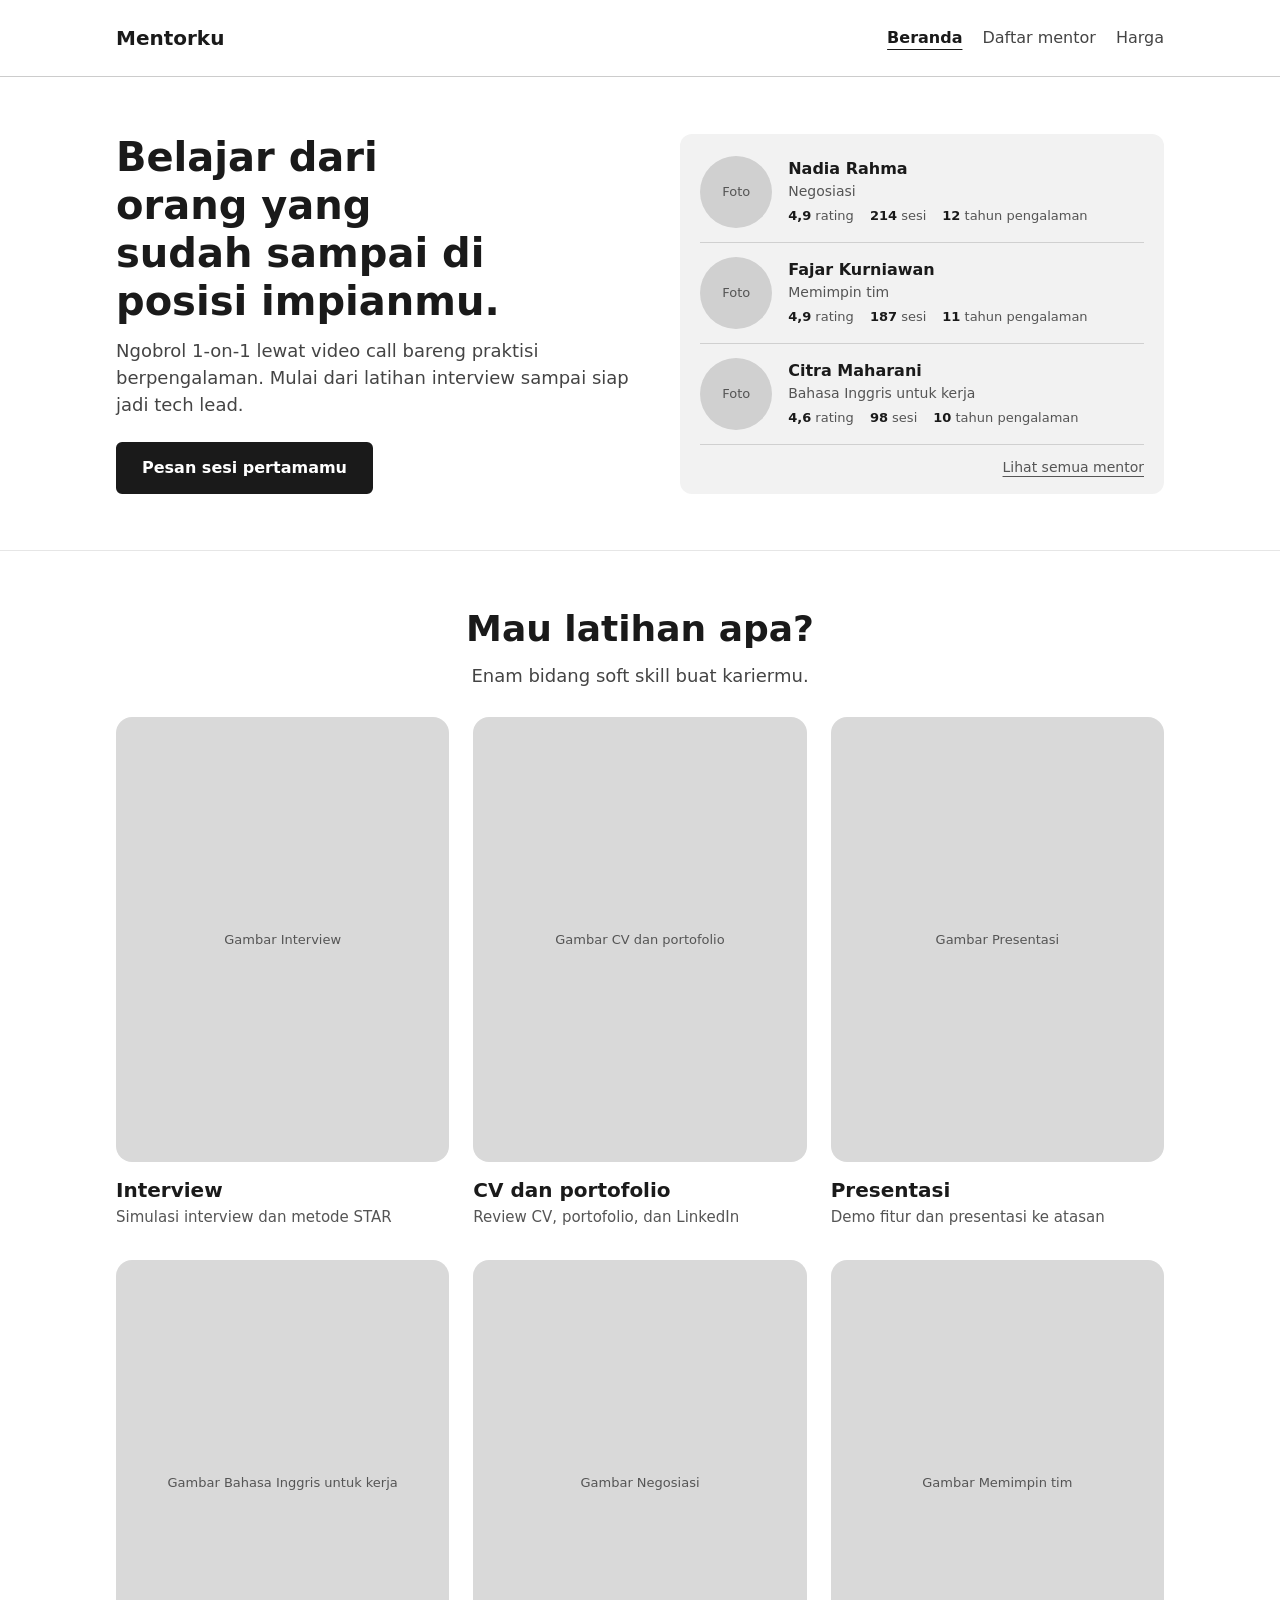
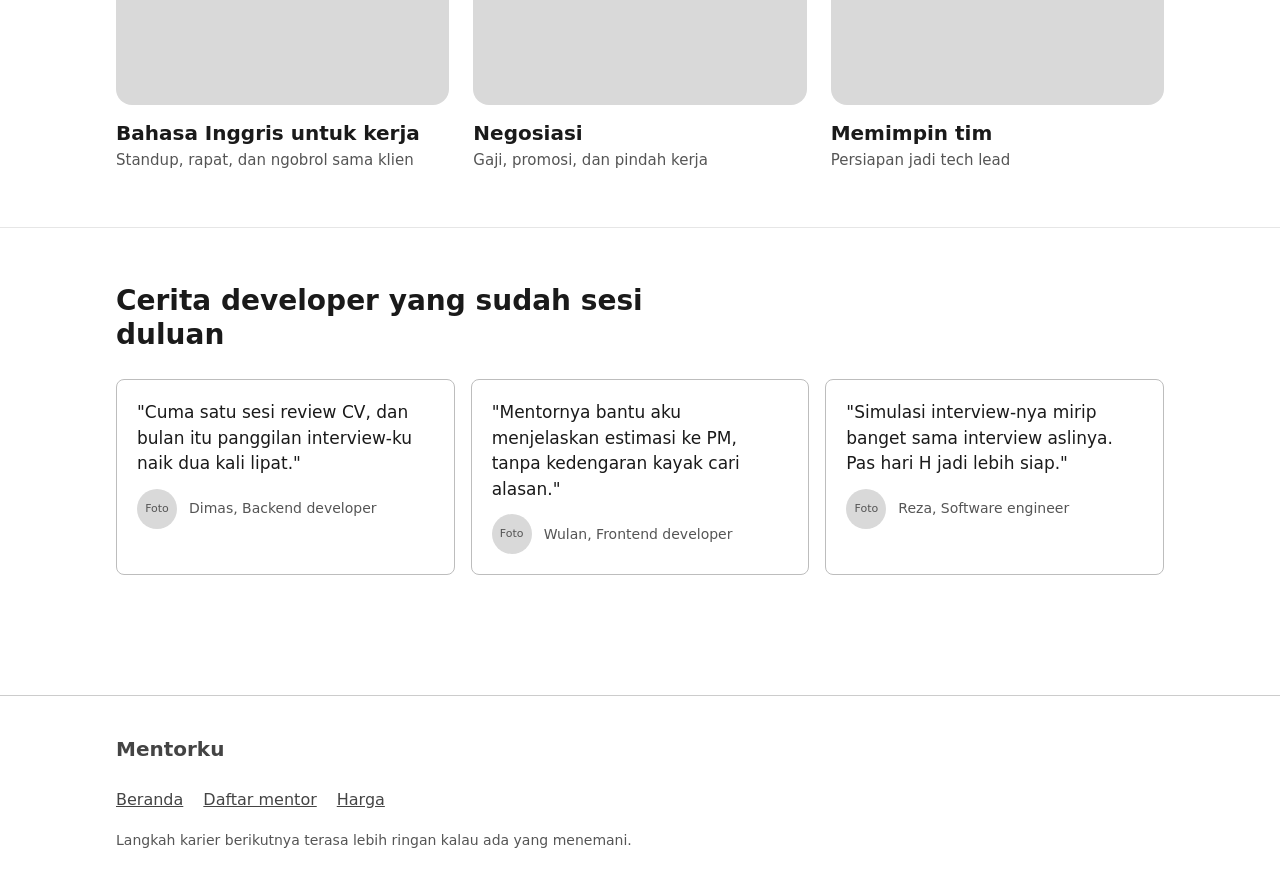
==== website/index.html @ c1381885 "Pekan 2: rencana halaman, wireframe Beranda, Daftar mentor, Harga, laporan Co-Authored-By: Claude Op" ====
<!doctype html>
<html lang="id">
<head>
  <meta charset="utf-8">
  <meta name="viewport" content="width=device-width, initial-scale=1">
  <title>Mentorku: belajar dari yang sudah sampai di sana</title>
  <link rel="stylesheet" href="../tokens.css">
  <link rel="stylesheet" href="style.css">
</head>
<body>
  <header class="site-header">
    <div class="container">
      <a class="logo" href="index.html">Mentorku</a>
      <button type="button" class="nav-toggle" aria-expanded="false" aria-controls="nav-menu" aria-label="Buka menu">
        <span class="nav-toggle-bars" aria-hidden="true"></span>
      </button>
      <div class="nav-backdrop" hidden></div>
      <nav class="nav" id="nav-menu" aria-label="Navigasi utama">
        <button type="button" class="nav-close" aria-label="Tutup menu">✕</button>
        <ul>
          <li><a href="index.html" aria-current="page">Beranda</a></li>
          <li><a href="mentor.html">Daftar mentor</a></li>
          <li><a href="harga.html">Harga</a></li>
        </ul>
      </nav>
    </div>
  </header>

  <main>
    <!-- 1. Hero: slogan + tombol Pesan sesi (aksi utama) + tiga mentor dengan rating, sesi, dan pengalaman (M1, M3) + link Lihat semua mentor -->
    <section class="section hero" aria-labelledby="hero-title">
      <div class="container">
        <div>
          <h1 id="hero-title">Belajar dari orang yang sudah sampai di posisi impianmu.</h1>
          <p class="lead">Ngobrol 1-on-1 lewat video call bareng praktisi berpengalaman. Mulai dari latihan interview sampai siap jadi tech lead.</p>
          <a class="btn hero-cta" href="../app/daftar.html">Pesan sesi pertamamu</a>
        </div>

        <div class="hero-side">
        <ul class="hero-mentors" aria-label="Beberapa mentor di Mentorku">
          <li class="hero-mentor">
            <div class="ph ph-avatar" aria-hidden="true">Foto</div>
            <div>
              <p><strong>Nadia Rahma</strong></p>
              <p class="muted">Negosiasi</p>
              <ul class="stats hero-stats">
                <li><strong>4,9</strong> rating</li>
                <li><strong>214</strong> sesi</li>
                <li><strong>12</strong> tahun pengalaman</li>
              </ul>
            </div>
          </li>
          <li class="hero-mentor">
            <div class="ph ph-avatar" aria-hidden="true">Foto</div>
            <div>
              <p><strong>Fajar Kurniawan</strong></p>
              <p class="muted">Memimpin tim</p>
              <ul class="stats hero-stats">
                <li><strong>4,9</strong> rating</li>
                <li><strong>187</strong> sesi</li>
                <li><strong>11</strong> tahun pengalaman</li>
              </ul>
            </div>
          </li>
          <li class="hero-mentor">
            <div class="ph ph-avatar" aria-hidden="true">Foto</div>
            <div>
              <p><strong>Citra Maharani</strong></p>
              <p class="muted">Bahasa Inggris untuk kerja</p>
              <ul class="stats hero-stats">
                <li><strong>4,6</strong> rating</li>
                <li><strong>98</strong> sesi</li>
                <li><strong>10</strong> tahun pengalaman</li>
              </ul>
            </div>
          </li>
        </ul>
        <a class="hero-more" href="mentor.html">Lihat semua mentor</a>
        </div>
      </div>
    </section>

    <!-- 2. Bidang: enam bidang dan apa yang dilatih di sesinya (ref. Categories skillex) · M1, M2 -->
    <section class="section" aria-labelledby="bidang-title">
      <div class="container">
        <div class="section-head section-head-center">
          <h2 id="bidang-title" class="h2-lg">Mau latihan apa?</h2>
          <p class="lead">Enam bidang soft skill buat kariermu.</p>
        </div>
        <ul class="bidang-list plain-list">
          <li>
            <a class="bidang-tile" href="mentor.html?bidang=Interview">
              <div class="ph bidang-img" aria-hidden="true">Gambar Interview</div>
              <h3>Interview</h3>
              <p class="muted">Simulasi interview dan metode STAR</p>
            </a>
          </li>
          <li>
            <a class="bidang-tile" href="mentor.html?bidang=CV%20dan%20portofolio">
              <div class="ph bidang-img" aria-hidden="true">Gambar CV dan portofolio</div>
              <h3>CV dan portofolio</h3>
              <p class="muted">Review CV, portofolio, dan LinkedIn</p>
            </a>
          </li>
          <li>
            <a class="bidang-tile" href="mentor.html?bidang=Presentasi">
              <div class="ph bidang-img" aria-hidden="true">Gambar Presentasi</div>
              <h3>Presentasi</h3>
              <p class="muted">Demo fitur dan presentasi ke atasan</p>
            </a>
          </li>
          <li>
            <a class="bidang-tile" href="mentor.html?bidang=Bahasa%20Inggris%20untuk%20kerja">
              <div class="ph bidang-img" aria-hidden="true">Gambar Bahasa Inggris untuk kerja</div>
              <h3>Bahasa Inggris untuk kerja</h3>
              <p class="muted">Standup, rapat, dan ngobrol sama klien</p>
            </a>
          </li>
          <li>
            <a class="bidang-tile" href="mentor.html?bidang=Negosiasi">
              <div class="ph bidang-img" aria-hidden="true">Gambar Negosiasi</div>
              <h3>Negosiasi</h3>
              <p class="muted">Gaji, promosi, dan pindah kerja</p>
            </a>
          </li>
          <li>
            <a class="bidang-tile" href="mentor.html?bidang=Memimpin%20tim">
              <div class="ph bidang-img" aria-hidden="true">Gambar Memimpin tim</div>
              <h3>Memimpin tim</h3>
              <p class="muted">Persiapan jadi tech lead</p>
            </a>
          </li>
        </ul>
      </div>
    </section>

    <!-- 3. Cerita User: testimoni user Mentorku · M3 -->
    <section class="section" aria-labelledby="cerita-title">
      <div class="container">
        <div class="section-head">
          <h2 id="cerita-title">Cerita developer yang sudah sesi duluan</h2>
        </div>

        <div class="grid grid-3">
          <figure class="card quote">
            <blockquote>
              <p>"Cuma satu sesi review CV, dan bulan itu panggilan interview-ku naik dua kali lipat."</p>
            </blockquote>
            <figcaption class="quote-by"><div class="ph ph-avatar ph-avatar-sm" aria-hidden="true">Foto</div><span class="muted">Dimas, Backend developer</span></figcaption>
          </figure>
          <figure class="card quote">
            <blockquote>
              <p>"Mentornya bantu aku menjelaskan estimasi ke PM, tanpa kedengaran kayak cari alasan."</p>
            </blockquote>
            <figcaption class="quote-by"><div class="ph ph-avatar ph-avatar-sm" aria-hidden="true">Foto</div><span class="muted">Wulan, Frontend developer</span></figcaption>
          </figure>
          <figure class="card quote">
            <blockquote>
              <p>"Simulasi interview-nya mirip banget sama interview aslinya. Pas hari H jadi lebih siap."</p>
            </blockquote>
            <figcaption class="quote-by"><div class="ph ph-avatar ph-avatar-sm" aria-hidden="true">Foto</div><span class="muted">Reza, Software engineer</span></figcaption>
          </figure>
        </div>
      </div>
    </section>

  </main>

  <footer class="site-footer">
    <div class="container">
      <a class="logo" href="index.html">Mentorku</a>
      <ul>
        <li><a href="index.html">Beranda</a></li>
        <li><a href="mentor.html">Daftar mentor</a></li>
        <li><a href="harga.html">Harga</a></li>
      </ul>
      <p class="muted">Langkah karier berikutnya terasa lebih ringan kalau ada yang menemani.</p>
    </div>
  </footer>
  <script src="nav.js"></script>
</body>
</html>
---- tokens.css ----
/* Design token kedua project (website/ dan app/).
   Kosong sampai pekan 4. Di pekan 4, pindahkan warna, ukuran, spacing, dan radius
   yang dipakai berulang ke sini, lalu pakai lewat var(--nama-token). */

:root {
}
---- website/style.css ----
/* Wireframe Mentorku (pekan 2).
   Aturan mode wireframe: grayscale, satu font sistem, gambar sebagai kotak abu-abu,
   tanpa bayangan, gradien, dan animasi. Nilai pindah ke tokens.css di pekan 4. */

*,
*::before,
*::after {
  box-sizing: border-box;
}

body {
  margin: 0;
  font-family: system-ui, sans-serif;
  font-size: 16px;
  line-height: 1.5;
  color: #1a1a1a;
  background: #ffffff;
}

img {
  max-width: 100%;
}

a {
  color: inherit;
}

:focus-visible {
  outline: 3px solid #1a1a1a;
  outline-offset: 2px;
}

.container {
  max-width: 1080px;
  margin: 0 auto;
  padding: 0 16px;
}

h1,
h2,
h3 {
  margin: 0 0 12px;
  line-height: 1.2;
}

h1 {
  font-size: 40px;
}

h2 {
  font-size: 28px;
}

h3 {
  font-size: 18px;
}

p {
  margin: 0 0 12px;
}

.lead {
  font-size: 18px;
  color: #444444;
}

.muted {
  color: #555555;
  font-size: 14px;
}

/* Header dan footer */

.site-header {
  border-bottom: 1px solid #cccccc;
}

.site-header .container {
  display: flex;
  flex-wrap: wrap;
  align-items: center;
  justify-content: space-between;
  gap: 8px 24px;
  padding-top: 16px;
  padding-bottom: 16px;
}

.logo {
  font-weight: 700;
  font-size: 20px;
  text-decoration: none;
}

.nav ul {
  display: flex;
  flex-wrap: wrap;
  gap: 4px 20px;
  margin: 0;
  padding: 0;
  list-style: none;
}

.nav a {
  display: inline-block;
  padding: 10px 0;
  text-decoration: none;
  color: #444444;
}

.nav a[aria-current="page"] {
  color: #1a1a1a;
  font-weight: 700;
  text-decoration: underline;
  text-underline-offset: 6px;
}

.site-footer {
  margin-top: 64px;
  border-top: 1px solid #cccccc;
  padding: 32px 0;
}

.site-footer .container {
  display: grid;
  gap: 12px;
}

.site-footer ul {
  display: flex;
  flex-wrap: wrap;
  gap: 4px 20px;
  margin: 0;
  padding: 0;
  list-style: none;
}

.site-footer a {
  display: inline-block;
  padding: 6px 0;
  color: #444444;
}

/* Section */

.section {
  padding: 56px 0;
}

.section + .section {
  border-top: 1px solid #e6e6e6;
}

.section-head {
  max-width: 640px;
  margin-bottom: 28px;
}

/* Placeholder gambar */

.ph {
  display: flex;
  align-items: center;
  justify-content: center;
  background: #d9d9d9;
  color: #555555;
  font-size: 13px;
  text-align: center;
  padding: 8px;
}

.ph-avatar {
  width: 72px;
  height: 72px;
  border-radius: 50%;
  flex-shrink: 0;
}

.ph-avatar-lg {
  width: 96px;
  height: 96px;
}

/* Tombol */

.btn {
  display: inline-flex;
  align-items: center;
  justify-content: center;
  min-height: 48px;
  padding: 12px 24px;
  border: 2px solid #1a1a1a;
  border-radius: 6px;
  background: #1a1a1a;
  color: #ffffff;
  font: inherit;
  font-weight: 700;
  text-decoration: none;
  cursor: pointer;
}

.btn-secondary {
  background: #ffffff;
  color: #1a1a1a;
}

.btn-text {
  min-height: 44px;
  padding: 8px 0;
  border: 0;
  background: none;
  font: inherit;
  text-decoration: underline;
  cursor: pointer;
}

/* Kartu */

.card {
  border: 1px solid #bdbdbd;
  border-radius: 8px;
  padding: 20px;
  background: #ffffff;
}

.grid {
  display: grid;
  gap: 16px;
}

@media (min-width: 720px) {
  .grid-2 {
    grid-template-columns: repeat(2, 1fr);
  }

  .grid-3 {
    grid-template-columns: repeat(3, 1fr);
  }
}

.tag {
  display: inline-block;
  padding: 2px 10px;
  border: 1px solid #8c8c8c;
  border-radius: 999px;
  font-size: 13px;
  color: #333333;
}

.tags {
  display: flex;
  flex-wrap: wrap;
  gap: 6px;
  margin: 0;
  padding: 0;
  list-style: none;
}

.stats {
  display: flex;
  flex-wrap: wrap;
  gap: 4px 16px;
  margin: 0;
  padding: 0;
  list-style: none;
  font-size: 14px;
  color: #333333;
}

.stats strong {
  color: #1a1a1a;
}

/* Beranda: hero */

.hero .container {
  display: grid;
  gap: 32px;
  align-items: center;
}

@media (min-width: 860px) {
  .hero .container {
    grid-template-columns: 1.1fr 1fr;
  }
}

.hero h1 {
  max-width: 14ch;
}

.hero-mentors {
  display: grid;
  gap: 12px;
  margin: 0;
  padding: 0;
  list-style: none;
}

.hero-mentor {
  display: flex;
  align-items: center;
  gap: 16px;
  border: 1px solid #bdbdbd;
  border-radius: 8px;
  padding: 12px 16px;
}

.hero-mentor p {
  margin: 0;
}

/* Beranda: list mentor */

.mentor-card {
  display: grid;
  gap: 12px;
  align-content: start;
}

.mentor-card-top {
  display: flex;
  align-items: center;
  gap: 16px;
}

.mentor-card-top p {
  margin: 0;
}

/* Beranda: cerita user */

.quote p {
  font-size: 17px;
}

.quote footer {
  font-size: 14px;
  color: #555555;
}

/* Ajakan */

.cta {
  text-align: center;
}

.cta .section-head {
  margin-left: auto;
  margin-right: auto;
}

/* Daftar mentor: pencarian */

.search {
  display: grid;
  gap: 16px;
  border: 1px solid #bdbdbd;
  border-radius: 8px;
  padding: 20px;
}

@media (min-width: 720px) {
  .search {
    grid-template-columns: 2fr 1fr;
    align-items: end;
  }
}

.field label {
  display: block;
  margin-bottom: 6px;
  font-weight: 600;
}

.field input,
.field select {
  width: 100%;
  min-height: 48px;
  padding: 10px 12px;
  border: 1px solid #757575;
  border-radius: 6px;
  font: inherit;
  background: #ffffff;
  color: #1a1a1a;
}

.result-count {
  margin: 24px 0 16px;
  font-weight: 600;
}

.empty {
  border: 1px dashed #8c8c8c;
  border-radius: 8px;
  padding: 32px 20px;
  text-align: center;
}

/* Daftar mentor: popup detail */

dialog {
  width: min(560px, calc(100% - 32px));
  max-height: calc(100% - 32px);
  padding: 0;
  border: 2px solid #1a1a1a;
  border-radius: 8px;
}

dialog::backdrop {
  background: rgba(0, 0, 0, 0.5);
}

.dialog-body {
  display: grid;
  gap: 16px;
  padding: 24px;
}

.dialog-head {
  display: flex;
  gap: 16px;
  align-items: center;
}

.dialog-head p {
  margin: 0;
}

.dialog-close {
  justify-self: end;
  margin: -8px -8px 0 0;
  min-width: 44px;
  min-height: 44px;
  border: 1px solid #8c8c8c;
  border-radius: 6px;
  background: #ffffff;
  font: inherit;
  cursor: pointer;
}

.detail-stats {
  display: grid;
  grid-template-columns: repeat(3, 1fr);
  gap: 8px;
  margin: 0;
}

.detail-stats div {
  border: 1px solid #bdbdbd;
  border-radius: 6px;
  padding: 10px;
  text-align: center;
}

.detail-stats dt {
  font-size: 13px;
  color: #555555;
}

.detail-stats dd {
  margin: 0;
  font-size: 20px;
  font-weight: 700;
}

/* Harga */

.benefits {
  display: grid;
  gap: 16px;
  margin: 0;
  padding: 0;
  list-style: none;
}

@media (min-width: 720px) {
  .benefits {
    grid-template-columns: repeat(2, 1fr);
  }
}

@media (min-width: 960px) {
  .benefits {
    grid-template-columns: repeat(4, 1fr);
  }
}

.benefit .ph {
  width: 48px;
  height: 48px;
  margin-bottom: 12px;
  font-size: 11px;
}

.plans {
  display: grid;
  gap: 16px;
  align-items: start;
}

@media (min-width: 760px) {
  .plans {
    grid-template-columns: 1.15fr 1fr;
  }
}

.plan {
  display: grid;
  gap: 12px;
}

.plan-main {
  border: 3px solid #1a1a1a;
  padding: 28px;
}

.plan-label {
  justify-self: start;
}

.plan-label-strong {
  background: #1a1a1a;
  border-color: #1a1a1a;
  color: #ffffff;
}

.price {
  margin: 0;
  font-size: 36px;
  font-weight: 700;
  line-height: 1.1;
}

.plan:not(.plan-main) .price {
  font-size: 28px;
}

.price span {
  font-size: 16px;
  font-weight: 400;
  color: #555555;
}

.plan ul {
  margin: 0;
  padding-left: 20px;
}

.plan li + li {
  margin-top: 4px;
}

@media (max-width: 480px) {
  h1 {
    font-size: 32px;
  }

  h2 {
    font-size: 24px;
  }

  .section {
    padding: 40px 0;
  }

  .btn {
    width: 100%;
  }
}

.plain-list {
  margin: 0;
  padding: 0;
  list-style: none;
}

.quote,
.quote blockquote {
  margin: 0;
}

.h3-size {
  font-size: 18px;
}

.mentor-card .tag {
  justify-self: start;
}

.ph-avatar-sm {
  width: 40px;
  height: 40px;
  font-size: 11px;
}

.quote-by {
  display: flex;
  align-items: center;
  gap: 12px;
}

.cta-card {
  display: grid;
  justify-items: center;
  gap: 4px;
  max-width: 720px;
  margin: 0 auto;
  padding: 40px 24px;
  border: 2px solid #1a1a1a;
  text-align: center;
}

.cta-card .lead {
  max-width: 520px;
  margin-bottom: 20px;
}

.mentor-card > .btn {
  align-self: end;
  margin-top: 4px;
}

.mentor-card .tags {
  margin-top: -4px;
}

/* Harga: kedua kartu harga sama ukuran, persegi panjang tegak dengan sudut rounded */

.plans {
  max-width: 760px;
  margin: 0 auto;
  align-items: stretch;
}

@media (min-width: 640px) {
  .plans {
    grid-template-columns: repeat(2, 1fr);
  }
}

.plan,
.plan-main {
  min-height: 460px;
  padding: 28px;
  border-radius: 16px;
  align-content: start;
}

.plan:not(.plan-main) {
  border: 3px solid #bdbdbd;
}

.plan:not(.plan-main) .price {
  font-size: 36px;
}

.section-head-center {
  margin-left: auto;
  margin-right: auto;
  text-align: center;
}

.tag-under-name {
  margin: -6px 0 6px;
}

/* Beranda, List Mentor: nama, bidang, dan jabatan jadi satu kelompok rapat (proximity),
   statistik diberi jarak lebih lebar supaya terbaca sebagai kelompok terpisah */

.mentor-card-top > div:has(.tag-under-name) {
  display: grid;
  gap: 2px;
}

.mentor-card-top > div:has(.tag-under-name) h3 {
  margin: 0;
}

.tag-under-name {
  justify-self: start;
  margin: 0;
  padding: 0;
  border: 0;
  border-radius: 0;
  font-size: 14px;
  font-weight: 600;
  color: #333333;
}

.mentor-card:has(.tag-under-name) .stats {
  margin-top: 8px;
  padding-top: 12px;
  border-top: 1px solid #e6e6e6;
}

.mentor-card:has(.tag-under-name) {
  align-content: space-between;
}

/* Beranda, List Mentor: jabatan diberi jarak dari nama + bidang */

.mentor-card-top > div:has(.tag-under-name) .muted {
  margin-top: 8px;
}

/* Statistik rata kiri-kanan, angka di atas dan keterangannya di bawah */

.stats-spread {
  display: flex;
  justify-content: space-between;
  gap: 8px;
}

.stats-spread li {
  display: grid;
  gap: 2px;
}

.stats-spread li:nth-child(2) {
  text-align: center;
}

.stats-spread li:last-child {
  text-align: right;
}

.stats-spread strong {
  font-size: 20px;
  line-height: 1.2;
}

.stats-spread span {
  font-size: 13px;
  color: #555555;
}

.stats-spread {
  flex-wrap: nowrap;
}

.stats-spread li {
  min-width: 0;
}

/* Statistik kembali satu baris per angka, tetap rata kiri-kanan */

.stats-spread li {
  display: block;
  white-space: nowrap;
}

.stats-spread strong {
  font-size: inherit;
  line-height: inherit;
}

/* Harga, Benefit: ikon, judul, dan isi sejajar antar kartu (subgrid) */

.benefits .benefit {
  display: grid;
  grid-row: span 3;
  grid-template-rows: subgrid;
  row-gap: 0;
  align-content: start;
}

.benefits .benefit .ph {
  margin-bottom: 12px;
}

.benefits .benefit h2 {
  align-self: start;
}

.benefits .benefit p {
  margin: 0;
}

/* Urutan: nama, jabatan, lalu bidang di bawah jabatan */

.mentor-card-top > div:has(.tag-under-name) .muted {
  margin-top: 0;
}

.mentor-card-top > div:has(.tag-under-name) .tag-under-name {
  margin-top: 6px;
}

/* ===== Daftar mentor: kartu mentor =====
   1 kolom di HP, 2 di tablet, 3 di desktop.
   Kartu tegak: foto persegi panjang penuh di atas.
   Isi kartu sejajar antar kartu dalam satu baris lewat subgrid:
   baris 1 identitas, 2 deskripsi, 3 topik, 4 statistik, 5 tombol.
   Hierarki: nama paling kuat, lalu jabatan + bidang, deskripsi, topik, statistik, tombol.
   Proximity: rapat di dalam kelompok, longgar antarkelompok. */

#mentor-list {
  grid-template-columns: 1fr;
  row-gap: 16px;
}

@media (min-width: 720px) {
  #mentor-list {
    grid-template-columns: repeat(2, 1fr);
  }
}

@media (min-width: 1000px) {
  #mentor-list {
    grid-template-columns: repeat(3, 1fr);
  }
}

#mentor-list .mentor-card {
  display: grid;
  grid-template-columns: 1fr;
  grid-row: span 5;
  grid-template-rows: subgrid;
  row-gap: 0;
  padding: 0 20px 20px;
  overflow: hidden;
}

/* baris 1: foto + identitas */
#mentor-list .mentor-card-top {
  display: flex;
  flex-direction: column;
  align-items: stretch;
  gap: 16px;
}

#mentor-list .ph-photo {
  aspect-ratio: 16 / 9;
  margin: 0 -20px;
}

#mentor-list .mentor-card-top > div {
  display: grid;
  gap: 2px;
}

#mentor-list .mentor-card-top h3 {
  margin: 0 0 2px;
  font-size: 20px;
}

#mentor-list .mentor-card-top .muted {
  margin: 0;
  font-size: 14px;
}

#mentor-list .tag-under-name {
  margin-top: 4px;
  font-size: 13px;
  color: #444444;
}

/* baris 2: deskripsi */
#mentor-list .mentor-card > p {
  margin: 16px 0 0;
  font-size: 15px;
  color: #333333;
}

/* baris 3: topik */
#mentor-list .mentor-card > div:not(.mentor-card-top) {
  display: grid;
  align-content: start;
  gap: 6px;
  margin: 12px 0 24px;
}

#mentor-list .mentor-card > div:not(.mentor-card-top) > .muted {
  margin: 0;
  font-size: 13px;
}

#mentor-list .tags .tag {
  font-size: 12px;
  color: #444444;
}

/* baris 4: statistik */
#mentor-list .stats-spread {
  flex-wrap: nowrap;
  align-self: end;
  padding-top: 12px;
  border-top: 1px solid #e6e6e6;
  font-size: 13px;
  color: #555555;
}

#mentor-list .stats-spread strong {
  font-size: 16px;
}

/* baris 5: tombol */
#mentor-list .mentor-card > .btn {
  align-self: end;
  margin-top: 12px;
  width: 100%;
  text-align: center;
}

.hero-cta {
  margin-top: 12px;
}

/* Daftar mentor (2.5/2.6): kartu sebagai aksi, seperti OLX.
   Tombol hitam diganti link teks kecil; seluruh kartu bisa diklik lewat link itu. */
#mentor-list .mentor-card-clickable {
  position: relative;
  cursor: pointer;
}

#mentor-list .mentor-card-clickable:hover {
  border-color: #1a1a1a;
}

#mentor-list .mentor-card-clickable:focus-within {
  outline: 3px solid #1a1a1a;
  outline-offset: 2px;
}

#mentor-list .card-link {
  align-self: end;
  margin-top: 12px;
  padding: 10px 0;
  font-weight: 600;
  font-size: 15px;
  text-decoration: underline;
  text-underline-offset: 4px;
}

#mentor-list .card-link:focus-visible {
  outline: none;
}

#mentor-list .card-link::after {
  content: "";
  position: absolute;
  inset: 0;
}

#mentor-list .card-link {
  font-size: 14px;
}

.sr-only {
  position: absolute;
  width: 1px;
  height: 1px;
  padding: 0;
  margin: -1px;
  overflow: hidden;
  clip: rect(0 0 0 0);
  white-space: nowrap;
  border: 0;
}

/* Kartu tanpa tulisan aksi: link tak terlihat, area kliknya tetap seluruh kartu */
#mentor-list .card-link-hidden {
  margin: 0;
  padding: 0;
  height: 0;
}

/* Beranda hero: bukti kualitas di kartu mentor + jalan ke Daftar mentor */
.hero-side {
  display: grid;
  gap: 12px;
}

.hero-stats {
  margin-top: 4px;
  font-size: 13px;
  color: #555555;
}

.hero-more {
  justify-self: end;
  padding: 10px 0;
  font-weight: 600;
  text-underline-offset: 4px;
}

/* Daftar mentor: chip bidang (ref. Categories skillex) */
.chips {
  display: flex;
  flex-wrap: wrap;
  gap: 8px;
  margin: 0;
  padding: 0;
  border: 0;
  grid-column: 1 / -1;
}

.chips legend {
  margin-bottom: 6px;
  padding: 0;
  font-weight: 600;
}

.chip {
  position: relative;
}

.chip input {
  position: absolute;
  opacity: 0;
  width: 1px;
  height: 1px;
}

.chip span {
  display: inline-flex;
  align-items: center;
  min-height: 44px;
  padding: 8px 16px;
  border: 1px solid #757575;
  border-radius: 999px;
  background: #ffffff;
  font-size: 14px;
  cursor: pointer;
}

.chip input:checked + span {
  background: #1a1a1a;
  border-color: #1a1a1a;
  color: #ffffff;
  font-weight: 600;
}

.chip input:focus-visible + span {
  outline: 3px solid #1a1a1a;
  outline-offset: 2px;
}

@media (min-width: 720px) {
  .search {
    grid-template-columns: 1fr;
  }
}

/* Beranda: section Bidang (ref. Skills skillex) */
.bidang-list {
  display: grid;
  gap: 24px 32px;
}

@media (min-width: 720px) {
  .bidang-list {
    grid-template-columns: repeat(2, 1fr);
  }
}

@media (min-width: 1000px) {
  .bidang-list {
    grid-template-columns: repeat(3, 1fr);
  }
}

.bidang-item {
  display: flex;
  gap: 16px;
  align-items: flex-start;
}

.bidang-item h3 {
  margin-bottom: 4px;
  font-size: 17px;
}

.bidang-item p {
  margin: 0;
}

.bidang-icon {
  width: 44px;
  height: 44px;
  flex-shrink: 0;
  font-size: 11px;
}

/* Beranda, Bidang (ref. Skills): judul besar kiri, penjelasan kanan, lalu daftar bidang */
.split-head {
  display: grid;
  gap: 12px 48px;
  margin-bottom: 40px;
}

@media (min-width: 860px) {
  .split-head {
    grid-template-columns: 1fr 1fr;
    align-items: start;
  }

  .split-head h2 {
    font-size: 36px;
  }
}

.split-head .lead {
  margin: 0;
}

.bidang-item {
  display: flex;
  gap: 16px;
  align-items: flex-start;
  height: 100%;
  padding: 16px;
  margin: -16px;
  border: 1px solid transparent;
  border-radius: 8px;
  text-decoration: none;
  color: inherit;
}

.bidang-item:hover {
  border-color: #1a1a1a;
}

.bidang-more {
  display: inline-block;
  margin-top: 8px;
  font-size: 14px;
  font-weight: 600;
  text-decoration: underline;
  text-underline-offset: 4px;
}

/* Daftar mentor, filter bidang (ref. Categories): label teks, yang aktif bergaris bawah */
.chip span {
  min-height: 44px;
  padding: 8px 4px;
  border: 0;
  border-bottom: 2px solid transparent;
  border-radius: 0;
  background: none;
  color: #444444;
}

.chip input:checked + span {
  background: none;
  color: #1a1a1a;
  border-bottom-color: #1a1a1a;
  font-weight: 700;
}

.chips {
  gap: 4px 20px;
}

/* Beranda, Bidang: setiap bidang jadi kartu yang bisa diklik, tanpa teks link */
.bidang-list {
  gap: 16px;
}

.bidang-card {
  margin: 0;
  padding: 20px;
  border: 1px solid #bdbdbd;
  border-radius: 8px;
  background: #ffffff;
}

.bidang-card:hover {
  border-color: #1a1a1a;
}

.bidang-list > li {
  display: flex;
}

.bidang-list > li > .bidang-card {
  flex: 1;
}

/* Beranda, Bidang: kartu gaya referensi Categories — gambar besar rounded,
   judul di bawahnya, satu baris deskripsi singkat. Tanpa garis kartu. */
.bidang-list {
  gap: 32px 24px;
}

.bidang-tile {
  display: block;
  width: 100%;
  color: inherit;
  text-decoration: none;
}

.bidang-img {
  aspect-ratio: 1 / 1;
  margin-bottom: 16px;
  border-radius: 16px;
}

.bidang-tile h3 {
  margin: 0 0 4px;
  font-size: 20px;
}

.bidang-tile p {
  margin: 0;
  font-size: 15px;
}

.bidang-tile:hover h3 {
  text-decoration: underline;
  text-underline-offset: 4px;
}

.bidang-tile:hover .bidang-img {
  outline: 2px solid #1a1a1a;
  outline-offset: 2px;
}

@media (max-width: 719px) {
  .bidang-list {
    grid-template-columns: repeat(2, 1fr);
    gap: 24px 12px;
  }

  .bidang-img {
    margin-bottom: 10px;
    border-radius: 12px;
    font-size: 11px;
  }

  .bidang-tile h3 {
    font-size: 16px;
  }

  .bidang-tile p {
    font-size: 13px;
  }
}

.h2-lg {
  font-size: 36px;
}

@media (max-width: 480px) {
  .h2-lg {
    font-size: 26px;
  }
}

/* Gambar bidang: persegi panjang mendatar 4:3 */
.bidang-img {
  aspect-ratio: 4 / 3;
}

/* Gambar bidang: persegi panjang tegak 3:4 */
.bidang-img {
  aspect-ratio: 3 / 4;
}

/* Navbar HP: tombol Menu, daftar halaman muncul di bawah header saat dibuka */
.nav-toggle {
  display: none;
}

@media (max-width: 719px) {
  .site-header .container {
    flex-wrap: wrap;
  }

  .nav-toggle {
    display: inline-flex;
    align-items: center;
    gap: 8px;
    min-height: 44px;
    padding: 8px 14px;
    border: 1px solid #757575;
    border-radius: 6px;
    background: #ffffff;
    color: #1a1a1a;
    font: inherit;
    font-weight: 600;
    cursor: pointer;
  }

  .nav-toggle-bars,
  .nav-toggle-bars::before,
  .nav-toggle-bars::after {
    display: block;
    width: 16px;
    height: 2px;
    background: #1a1a1a;
  }

  .nav-toggle-bars {
    position: relative;
  }

  .nav-toggle-bars::before,
  .nav-toggle-bars::after {
    content: "";
    position: absolute;
    left: 0;
  }

  .nav-toggle-bars::before {
    top: -5px;
  }

  .nav-toggle-bars::after {
    top: 5px;
  }

  .nav {
    flex-basis: 100%;
  }

  .nav ul {
    display: none;
    flex-direction: column;
    gap: 0;
    padding-top: 8px;
  }

  .nav ul.is-open {
    display: flex;
  }

  .nav ul li + li {
    border-top: 1px solid #e6e6e6;
  }

  .nav a {
    display: block;
    padding: 12px 0;
  }
}

/* Navbar HP v2: tombol ikon tanpa teks dan tanpa garis, menu jadi panel overlay dari kanan.
   Mode wireframe: tanpa animasi geser; panel langsung muncul. */
.nav-close,
.nav-backdrop {
  display: none;
}

@media (max-width: 719px) {
  .nav-toggle {
    justify-content: center;
    width: 44px;
    height: 44px;
    padding: 0;
    border: 0;
    background: none;
  }

  .nav-toggle-bars,
  .nav-toggle-bars::before,
  .nav-toggle-bars::after {
    width: 22px;
  }

  .nav-toggle-bars::before {
    top: -7px;
  }

  .nav-toggle-bars::after {
    top: 7px;
  }

  .nav {
    display: none;
    position: fixed;
    top: 0;
    right: 0;
    bottom: 0;
    z-index: 20;
    width: min(300px, 80vw);
    padding: 16px 24px;
    background: #ffffff;
    border-left: 1px solid #bdbdbd;
    overflow-y: auto;
  }

  .nav.is-open {
    display: block;
  }

  .nav ul,
  .nav ul.is-open {
    display: flex;
    flex-direction: column;
    padding-top: 8px;
  }

  .nav-close {
    display: flex;
    align-items: center;
    justify-content: center;
    width: 44px;
    height: 44px;
    margin-left: auto;
    border: 0;
    background: none;
    font: inherit;
    font-size: 20px;
    cursor: pointer;
  }

  .nav-backdrop:not([hidden]) {
    display: block;
    position: fixed;
    inset: 0;
    z-index: 10;
    background: rgba(0, 0, 0, 0.4);
  }

  body.nav-locked {
    overflow: hidden;
  }
}

/* Daftar mentor, filter bidang di HP: satu baris yang bisa digeser, bukan empat baris bertumpuk.
   Yang tergeser hanya baris filter, halaman tetap tidak scroll ke samping. */
@media (max-width: 719px) {
  .chips {
    flex-wrap: nowrap;
    gap: 16px;
    min-width: 0;
    overflow-x: auto;
    scrollbar-width: none;
    margin-right: -20px;
    padding-right: 20px;
  }

  .chips::-webkit-scrollbar {
    display: none;
  }

  .chip {
    flex-shrink: 0;
  }

  .chip span {
    white-space: nowrap;
  }

  .search {
    min-width: 0;
    overflow: hidden;
  }
}

/* Filter bidang: rata kiri dengan label "Bidang", dan baris geser berhenti di dalam kotak pencarian */
.chip span {
  padding-left: 0;
  padding-right: 0;
}

@media (max-width: 719px) {
  .chips {
    width: 100%;
    max-width: 100%;
    margin-right: 0;
    padding-right: 0;
  }

  .search {
    overflow: visible;
  }

  .search > * {
    min-width: 0;
  }
}

/* Filter bidang: judul "Bidang" didekatkan ke label-labelnya (sama dengan jarak label "Topik" ke kolomnya).
   Area ketuk tetap 44px, teks digeser ke atas area itu. */
.chips legend {
  margin-bottom: 4px;
}

.chip span {
  align-items: flex-start;
  padding-top: 2px;
  padding-bottom: 10px;
}

/* Garis bawah label aktif menempel ke teksnya; area ketuk 44px dipindah ke label pembungkus */
.chip {
  display: inline-flex;
  align-items: flex-start;
  min-height: 44px;
}

.chip span {
  min-height: 0;
  padding: 2px 0 6px;
}

/* Harga: tombol Daftar menyatu di kartu Per sesi, menempel di dasar kartu */
.plan {
  display: flex;
  flex-direction: column;
  gap: 12px;
}

.plan .plan-label {
  align-self: flex-start;
}

.plan-cta {
  margin-top: auto;
  width: 100%;
}

/* Harga, Benefit: 2 kolom × 2 baris, kartu mendatar (ikon kiri, teks kanan).
   Baris teks lebih panjang dan deskripsi lebih gelap supaya enak dibaca. */
.benefit-grid {
  display: grid;
  gap: 16px;
}

@media (min-width: 720px) {
  .benefit-grid {
    grid-template-columns: repeat(2, 1fr);
  }
}

.benefit-row {
  display: flex;
  gap: 20px;
  align-items: flex-start;
  padding: 24px;
  border-radius: 12px;
}

.benefit-icon {
  width: 56px;
  height: 56px;
  flex-shrink: 0;
  border-radius: 12px;
  font-size: 11px;
}

.benefit-row h2 {
  margin: 0 0 6px;
  font-size: 18px;
}

.benefit-row p {
  margin: 0;
  font-size: 16px;
  color: #333333;
}

/* Daftar mentor: penanda kartu bisa diklik, panah ↗ di kanan atas foto */
#mentor-list .ph-photo {
  position: relative;
}

.card-arrow {
  position: absolute;
  top: 12px;
  right: 12px;
  display: flex;
  align-items: center;
  justify-content: center;
  width: 36px;
  height: 36px;
  border-radius: 50%;
  background: #ffffff;
  color: #1a1a1a;
  font-size: 18px;
  font-weight: 700;
  line-height: 1;
}

#mentor-list .mentor-card-clickable:hover .card-arrow {
  background: #1a1a1a;
  color: #ffffff;
}

/* Panah ↗ hanya di HP (tanpa hover); di desktop penandanya hover pada kartu */
@media (min-width: 720px) {
  .card-arrow {
    display: none;
  }
}

/* Hero: link Lihat semua mentor sebagai info pendukung, tidak bersaing dengan slogan dan tombol */
.hero-more {
  justify-self: end;
  padding: 10px 0;
  font-size: 14px;
  font-weight: 400;
  color: #555555;
  text-decoration: underline;
  text-underline-offset: 4px;
}

.hero-more:hover {
  color: #1a1a1a;
}

/* Hero: mentor dan link "Lihat semua mentor" dikelompokkan dalam satu region (common region).
   Satu kotak latar abu muda; mentor jadi baris di dalamnya, dipisah garis tipis. */
.hero-side {
  gap: 0;
  padding: 8px 20px 4px;
  border-radius: 12px;
  background: #f2f2f2;
}

.hero-side .hero-mentors {
  gap: 0;
}

.hero-side .hero-mentor {
  border: 0;
  border-radius: 0;
  padding: 14px 0;
  background: none;
}

.hero-side .hero-mentor + .hero-mentor {
  border-top: 1px solid #d0d0d0;
}

.hero-side .hero-mentor .ph-avatar {
  background: #d0d0d0;
}

.hero-side .hero-more {
  border-top: 1px solid #d0d0d0;
  justify-self: stretch;
  text-align: right;
  padding: 12px 0;
}
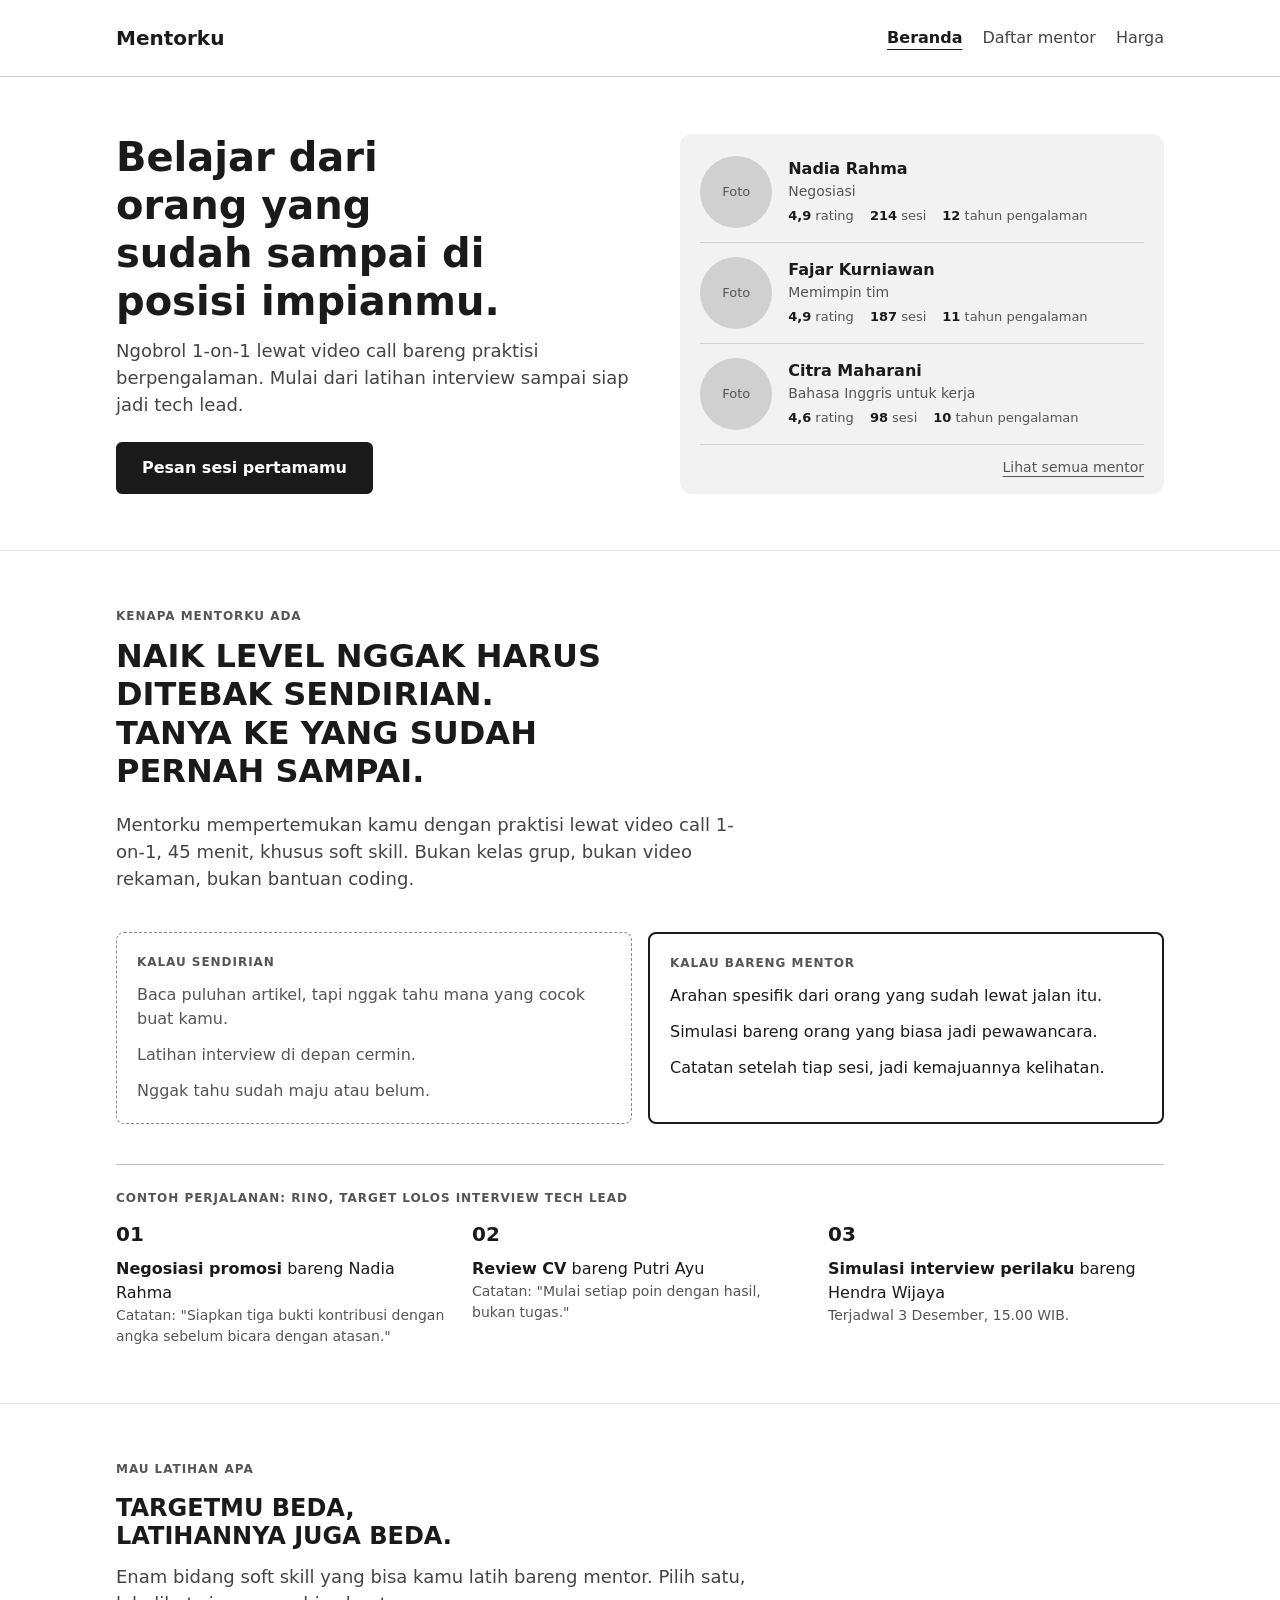
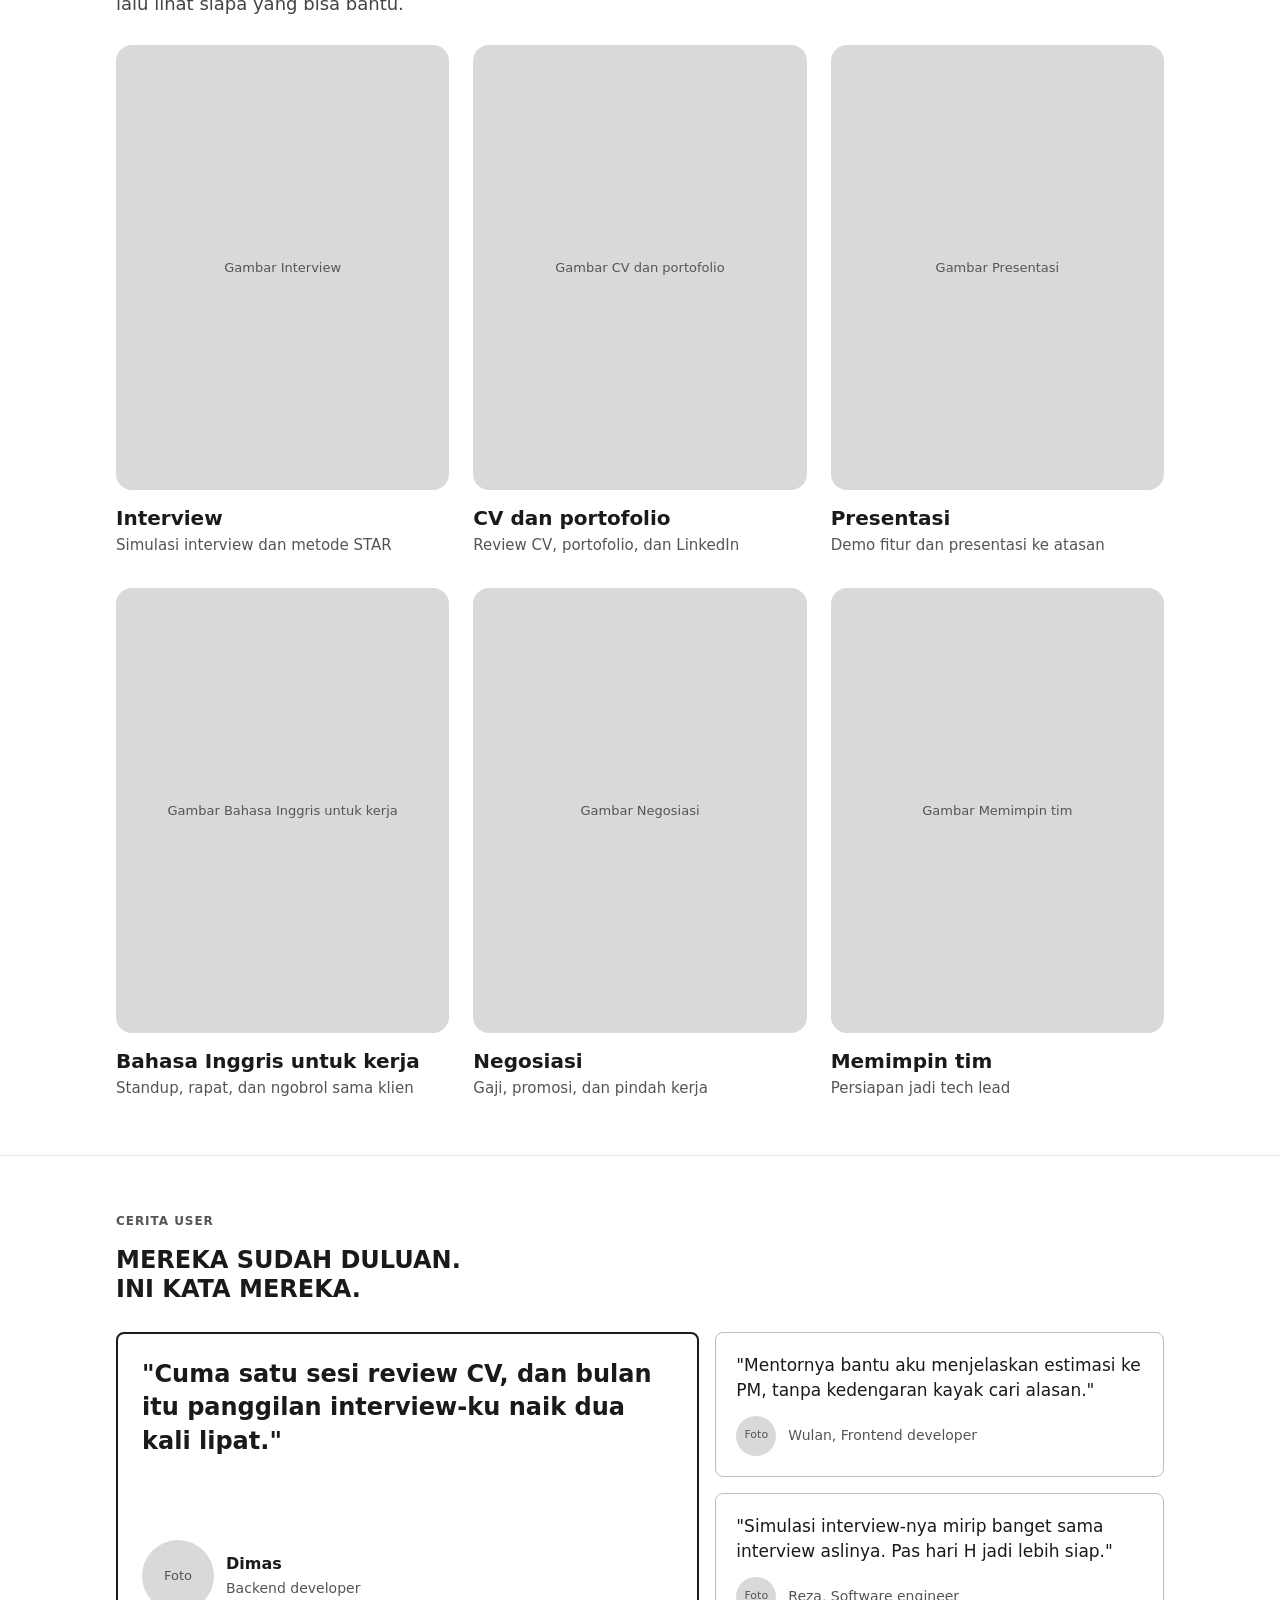
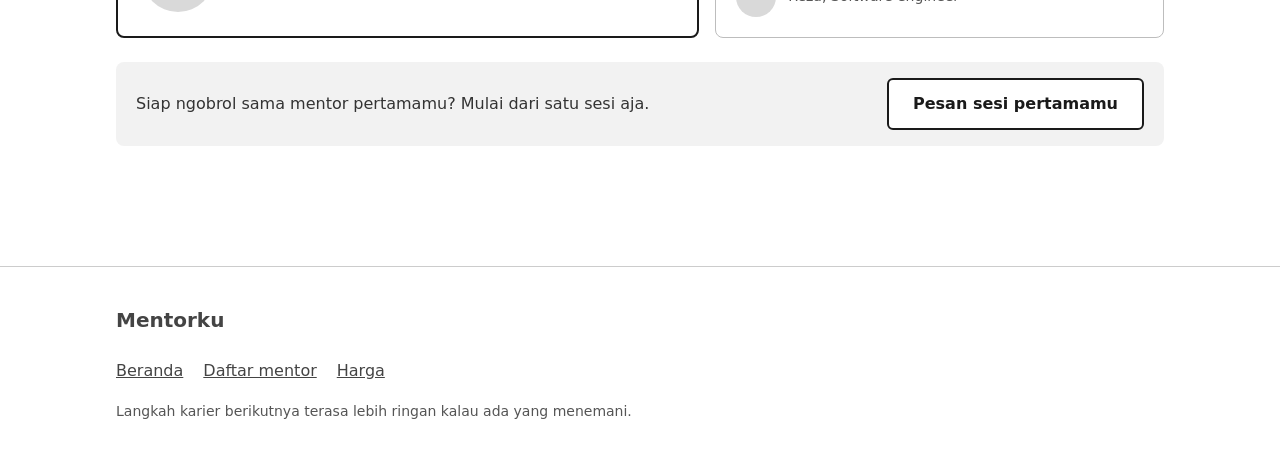
==== commit 151f0883: "Pekan 2: iterasi Beranda (About, penyelarasan section, kartu ajakan, versi HP), laporan diperbarui C" ====
--- a/website/index.html
+++ b/website/index.html
@@ -80,12 +80,73 @@
       </div>
     </section>
 
-    <!-- 2. Bidang: enam bidang dan apa yang dilatih di sesinya (ref. Categories skillex) · M1, M2 -->
+    <!-- About: identitas Mentorku lewat manifesto, kontras sebelum/sesudah, dan contoh perjalanan Rino (data/user.json) · atas permintaan peserta -->
+    <section class="section about" aria-labelledby="about-title">
+      <div class="container">
+        <p class="about-kicker">Kenapa Mentorku ada</p>
+        <h2 id="about-title" class="about-manifesto">
+          <span>Naik level nggak harus</span>
+          <span>ditebak sendirian.</span>
+          <span>Tanya ke yang sudah</span>
+          <span>pernah sampai.</span>
+        </h2>
+        <p class="lead about-lead">Mentorku mempertemukan kamu dengan praktisi lewat video call 1-on-1, 45 menit, khusus soft skill. Bukan kelas grup, bukan video rekaman, bukan bantuan coding.</p>
+
+        <div class="about-contrast">
+          <div class="about-col">
+            <p class="about-label">Kalau sendirian</p>
+            <ul class="plain-list">
+              <li>Baca puluhan artikel, tapi nggak tahu mana yang cocok buat kamu.</li>
+              <li>Latihan interview di depan cermin.</li>
+              <li>Nggak tahu sudah maju atau belum.</li>
+            </ul>
+          </div>
+          <div class="about-col about-col-strong">
+            <p class="about-label">Kalau bareng mentor</p>
+            <ul class="plain-list">
+              <li>Arahan spesifik dari orang yang sudah lewat jalan itu.</li>
+              <li>Simulasi bareng orang yang biasa jadi pewawancara.</li>
+              <li>Catatan setelah tiap sesi, jadi kemajuannya kelihatan.</li>
+            </ul>
+          </div>
+        </div>
+
+        <!-- Hanya di HP: pengganti contoh perjalanan Rino, mengarah ke testimoni -->
+        <a class="about-jump show-mobile" href="#cerita">Dengarkan dari yang sudah coba <span aria-hidden="true">→</span></a>
+
+        <figure class="about-story hide-mobile">
+          <figcaption class="about-label">Contoh perjalanan: Rino, target lolos interview tech lead</figcaption>
+          <ol class="plain-list about-steps">
+            <li>
+              <span class="about-num">01</span>
+              <p><strong>Negosiasi promosi</strong> bareng Nadia Rahma</p>
+              <p class="muted hide-mobile">Catatan: "Siapkan tiga bukti kontribusi dengan angka sebelum bicara dengan atasan."</p>
+            </li>
+            <li>
+              <span class="about-num">02</span>
+              <p><strong>Review CV</strong> bareng Putri Ayu</p>
+              <p class="muted hide-mobile">Catatan: "Mulai setiap poin dengan hasil, bukan tugas."</p>
+            </li>
+            <li>
+              <span class="about-num">03</span>
+              <p><strong>Simulasi interview perilaku</strong> bareng Hendra Wijaya</p>
+              <p class="muted hide-mobile">Terjadwal 3 Desember, 15.00 WIB.</p>
+            </li>
+          </ol>
+        </figure>
+      </div>
+    </section>
+
+    <!-- 2. Bidang:enam bidang dan apa yang dilatih di sesinya (ref. Categories skillex) · M1, M2 -->
     <section class="section" aria-labelledby="bidang-title">
       <div class="container">
-        <div class="section-head section-head-center">
-          <h2 id="bidang-title" class="h2-lg">Mau latihan apa?</h2>
-          <p class="lead">Enam bidang soft skill buat kariermu.</p>
+        <div class="section-head">
+          <p class="about-kicker">Mau latihan apa</p>
+          <h2 id="bidang-title" class="story-title">
+            <span>Targetmu beda,</span>
+            <span>latihannya juga beda.</span>
+          </h2>
+          <p class="lead hide-mobile">Enam bidang soft skill yang bisa kamu latih bareng mentor. Pilih satu, lalu lihat siapa yang bisa bantu.</p>
         </div>
         <ul class="bidang-list plain-list">
           <li>
@@ -134,32 +195,44 @@
       </div>
     </section>
 
-    <!-- 3. Cerita User: testimoni user Mentorku · M3 -->
-    <section class="section" aria-labelledby="cerita-title">
+    <!-- 3. Cerita User: testimoni user Mentorku · M3. Satu kutipan besar sebagai sorotan, dua lainnya di sampingnya -->
+    <section class="section" id="cerita" aria-labelledby="cerita-title">
       <div class="container">
         <div class="section-head">
-          <h2 id="cerita-title">Cerita developer yang sudah sesi duluan</h2>
-        </div>
-
-        <div class="grid grid-3">
-          <figure class="card quote">
+          <p class="about-kicker">Cerita user</p>
+          <h2 id="cerita-title" class="story-title">
+            <span>Mereka sudah duluan.</span>
+            <span>Ini kata mereka.</span>
+          </h2>
+        </div>
+
+        <div class="quote-layout">
+          <figure class="quote quote-feature">
             <blockquote>
               <p>"Cuma satu sesi review CV, dan bulan itu panggilan interview-ku naik dua kali lipat."</p>
             </blockquote>
-            <figcaption class="quote-by"><div class="ph ph-avatar ph-avatar-sm" aria-hidden="true">Foto</div><span class="muted">Dimas, Backend developer</span></figcaption>
+            <figcaption class="quote-by"><div class="ph ph-avatar" aria-hidden="true">Foto</div><span><strong>Dimas</strong><br><span class="muted">Backend developer</span></span></figcaption>
           </figure>
-          <figure class="card quote">
-            <blockquote>
-              <p>"Mentornya bantu aku menjelaskan estimasi ke PM, tanpa kedengaran kayak cari alasan."</p>
-            </blockquote>
-            <figcaption class="quote-by"><div class="ph ph-avatar ph-avatar-sm" aria-hidden="true">Foto</div><span class="muted">Wulan, Frontend developer</span></figcaption>
-          </figure>
-          <figure class="card quote">
-            <blockquote>
-              <p>"Simulasi interview-nya mirip banget sama interview aslinya. Pas hari H jadi lebih siap."</p>
-            </blockquote>
-            <figcaption class="quote-by"><div class="ph ph-avatar ph-avatar-sm" aria-hidden="true">Foto</div><span class="muted">Reza, Software engineer</span></figcaption>
-          </figure>
+          <div class="quote-side">
+            <figure class="card quote">
+              <blockquote>
+                <p>"Mentornya bantu aku menjelaskan estimasi ke PM, tanpa kedengaran kayak cari alasan."</p>
+              </blockquote>
+              <figcaption class="quote-by"><div class="ph ph-avatar ph-avatar-sm" aria-hidden="true">Foto</div><span class="muted">Wulan, Frontend developer</span></figcaption>
+            </figure>
+            <figure class="card quote">
+              <blockquote>
+                <p>"Simulasi interview-nya mirip banget sama interview aslinya. Pas hari H jadi lebih siap."</p>
+              </blockquote>
+              <figcaption class="quote-by"><div class="ph ph-avatar ph-avatar-sm" aria-hidden="true">Foto</div><span class="muted">Reza, Software engineer</span></figcaption>
+            </figure>
+          </div>
+        </div>
+
+        <!-- Kartu ajakan kecil di bawah testimoni: kalimat kiri, tombol kanan · aksi utama -->
+        <div class="cta-strip">
+          <p>Siap ngobrol sama mentor pertamamu? Mulai dari satu sesi aja.</p>
+          <a class="btn btn-secondary" href="../app/daftar.html">Pesan sesi pertamamu</a>
         </div>
       </div>
     </section>
--- a/website/style.css
+++ b/website/style.css
@@ -1635,3 +1635,280 @@
   text-align: right;
   padding: 12px 0;
 }
+
+/* Beranda: kartu ajakan kecil di bawah testimoni */
+.cta-strip {
+  display: flex;
+  flex-direction: column;
+  align-items: flex-start;
+  gap: 16px;
+  margin-top: 24px;
+  padding: 16px 20px;
+  border-radius: 8px;
+  background: #f2f2f2;
+}
+
+.cta-strip p {
+  margin: 0;
+  font-size: 16px;
+  color: #333333;
+}
+
+@media (min-width: 720px) {
+  .cta-strip {
+    flex-direction: row;
+    align-items: center;
+    justify-content: space-between;
+  }
+
+  .cta-strip .btn {
+    flex-shrink: 0;
+  }
+}
+
+/* Beranda: About dengan manifesto, kontras, dan contoh perjalanan */
+.about-kicker,
+.about-label {
+  margin: 0 0 12px;
+  font-size: 12px;
+  font-weight: 700;
+  letter-spacing: 0.08em;
+  text-transform: uppercase;
+  color: #555555;
+}
+
+.about-manifesto {
+  display: grid;
+  margin: 0 0 20px;
+  font-size: 24px;
+  line-height: 1.2;
+  text-transform: uppercase;
+}
+
+.about-lead {
+  max-width: 640px;
+  margin-bottom: 40px;
+}
+
+.about-contrast {
+  display: grid;
+  gap: 16px;
+  margin-bottom: 40px;
+}
+
+.about-col {
+  padding: 20px;
+  border: 1px dashed #8c8c8c;
+  border-radius: 8px;
+  color: #555555;
+}
+
+.about-col-strong {
+  border: 2px solid #1a1a1a;
+  color: #1a1a1a;
+}
+
+.about-col li + li {
+  margin-top: 12px;
+}
+
+.about-story {
+  margin: 0;
+  padding-top: 24px;
+  border-top: 1px solid #bdbdbd;
+}
+
+.about-steps {
+  display: grid;
+  gap: 20px;
+}
+
+.about-steps p {
+  margin: 0;
+}
+
+.about-num {
+  display: block;
+  margin-bottom: 8px;
+  font-size: 20px;
+  font-weight: 700;
+}
+
+@media (min-width: 720px) {
+  .about-manifesto {
+    font-size: 32px;
+  }
+
+  .about-contrast {
+    grid-template-columns: 1fr 1fr;
+  }
+
+  .about-steps {
+    grid-template-columns: repeat(3, 1fr);
+  }
+}
+
+/* Beranda: satu gaya cerita untuk About, Bidang, dan Cerita user */
+.kicker-num {
+  margin-right: 8px;
+  padding: 0 4px;
+  border: 1px solid #1a1a1a;
+  color: #1a1a1a;
+}
+
+.section-head .about-kicker {
+  margin-bottom: 16px;
+}
+
+.story-title {
+  display: grid;
+  font-size: 20px;
+  line-height: 1.2;
+  text-transform: uppercase;
+}
+
+.bidang-tile h3 {
+  margin-bottom: 4px;
+  font-size: 20px;
+}
+
+
+.quote-layout {
+  display: grid;
+  gap: 16px;
+}
+
+.quote-feature {
+  display: grid;
+  align-content: space-between;
+  gap: 24px;
+  padding: 24px;
+  border: 2px solid #1a1a1a;
+  border-radius: 8px;
+}
+
+.quote-feature blockquote p {
+  font-size: 20px;
+  font-weight: 700;
+  line-height: 1.4;
+}
+
+.quote-side {
+  display: grid;
+  gap: 16px;
+}
+
+@media (min-width: 720px) {
+  .story-title {
+    font-size: 24px;
+  }
+
+  .quote-layout {
+    grid-template-columns: 1.3fr 1fr;
+  }
+
+  .quote-feature blockquote p {
+    font-size: 24px;
+  }
+}
+
+/* Beranda di HP: lebih ringkas supaya cerita tetap mengalir saat di-scroll */
+@media (max-width: 719px) {
+  .hero h1 {
+    font-size: 32px;
+  }
+
+  .about-lead {
+    font-size: 16px;
+    margin-bottom: 24px;
+  }
+
+  .about-contrast {
+    gap: 12px;
+    margin-bottom: 32px;
+  }
+
+  .about-col {
+    padding: 16px;
+  }
+
+  .about-col li + li {
+    margin-top: 8px;
+  }
+
+  /* Langkah Rino: nomor di kiri, teks di kanan, bukan nomor di baris sendiri */
+  .about-steps > li {
+    display: grid;
+    grid-template-columns: 32px 1fr;
+    column-gap: 12px;
+  }
+
+  .about-steps .about-num {
+    grid-row: span 2;
+    margin: 0;
+    font-size: 16px;
+  }
+
+  /* Gambar bidang lebih pendek supaya enam kartu nggak terlalu panjang */
+  .bidang-list {
+    gap: 24px 16px;
+  }
+
+  .bidang-img {
+    aspect-ratio: 4 / 3;
+    margin-bottom: 12px;
+    border-radius: 12px;
+  }
+
+  .bidang-tile h3 {
+    font-size: 16px;
+  }
+
+  .quote-feature {
+    gap: 16px;
+    padding: 20px;
+  }
+
+  .quote-feature .ph-avatar {
+    width: 48px;
+    height: 48px;
+  }
+}
+
+/* Beranda di HP: sembunyikan bagian yang mengulang, supaya teksnya nggak menumpuk */
+@media (max-width: 719px) {
+  .hide-mobile {
+    display: none;
+  }
+
+  .about-steps > li {
+    align-items: baseline;
+  }
+}
+
+/* Link ke testimoni, hanya tampil di HP */
+.show-mobile {
+  display: none;
+}
+
+@media (max-width: 719px) {
+  .show-mobile {
+    display: inline-flex;
+  }
+
+  /* Dekatkan link ke kolom kontras: satu kelompok dengan "Kalau bareng mentor" */
+  .about-contrast:has(+ .about-jump),
+  .about-contrast {
+    margin-bottom: 8px;
+  }
+
+  .about-jump {
+    display: inline-block;
+    padding: 12px 0;
+    min-height: 44px;
+    font-size: 16px;
+    font-weight: 400;
+    color: #555555;
+    text-underline-offset: 4px;
+  }
+}
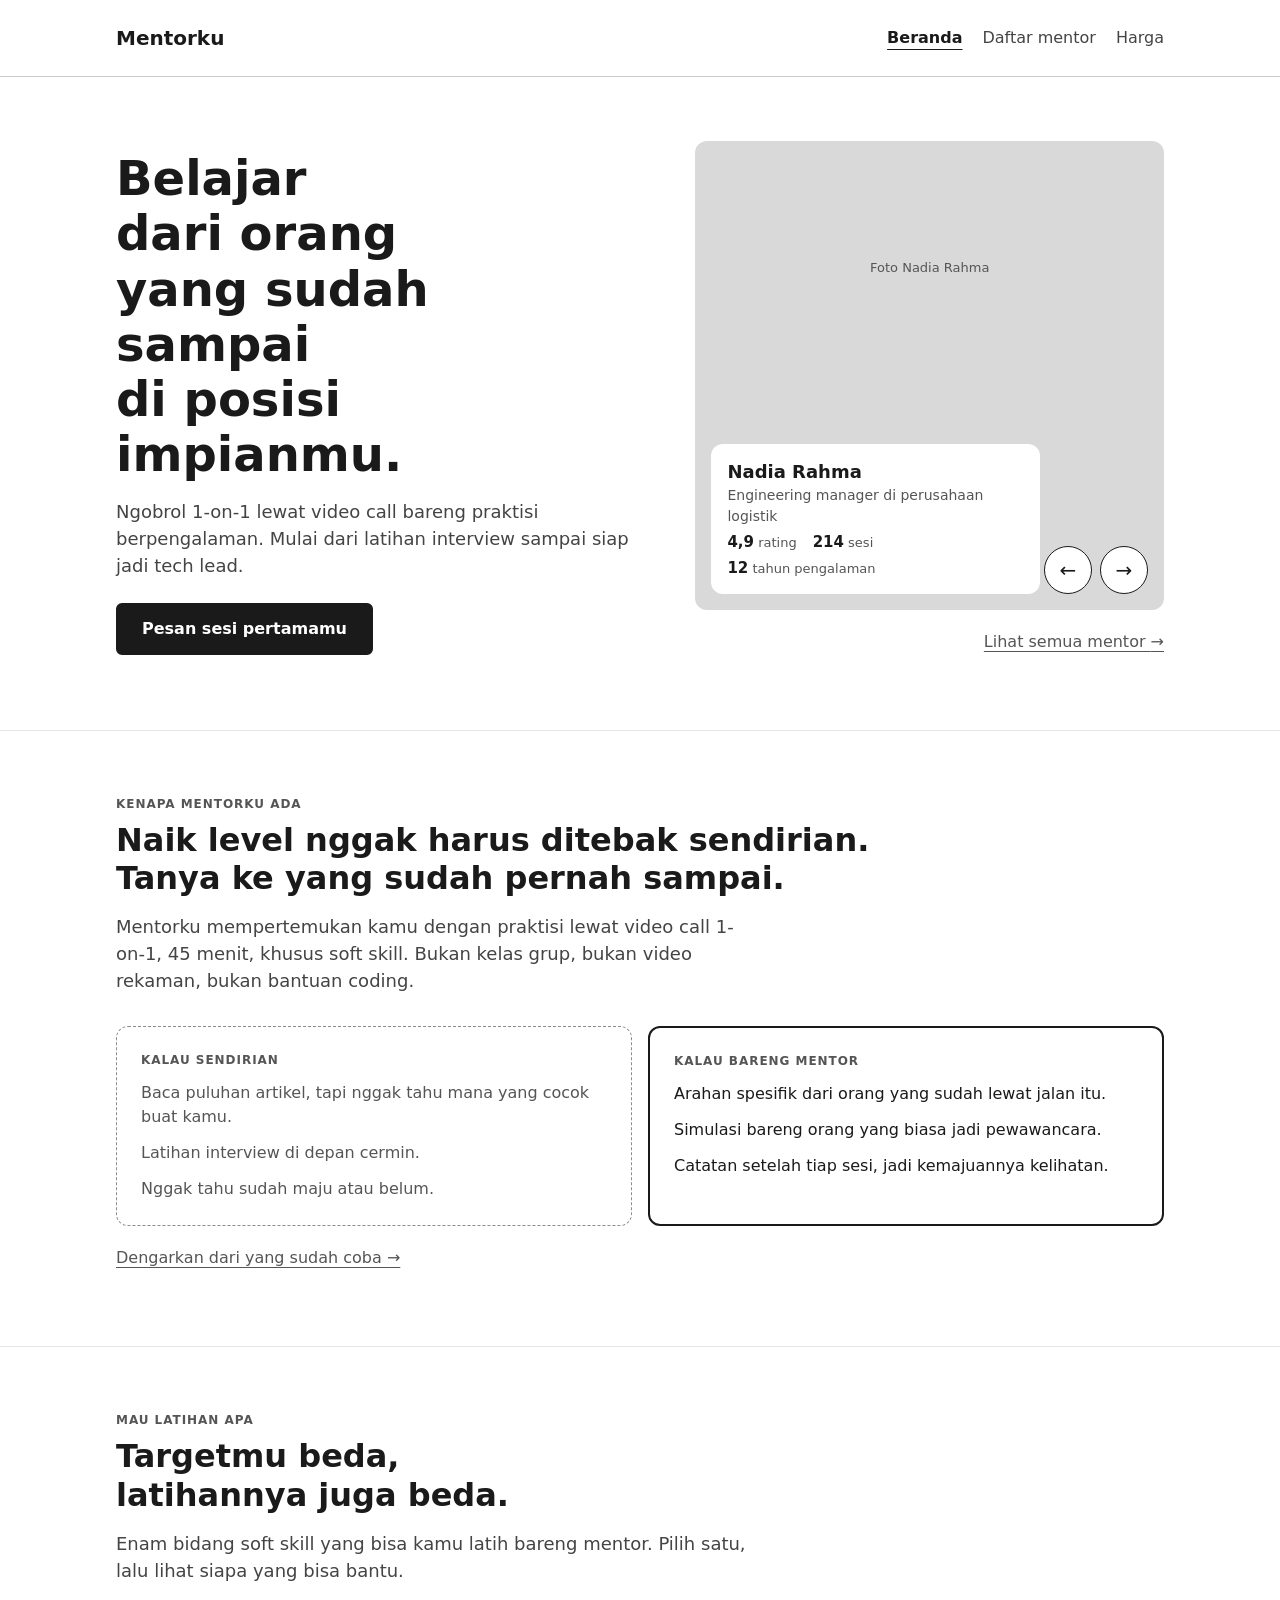
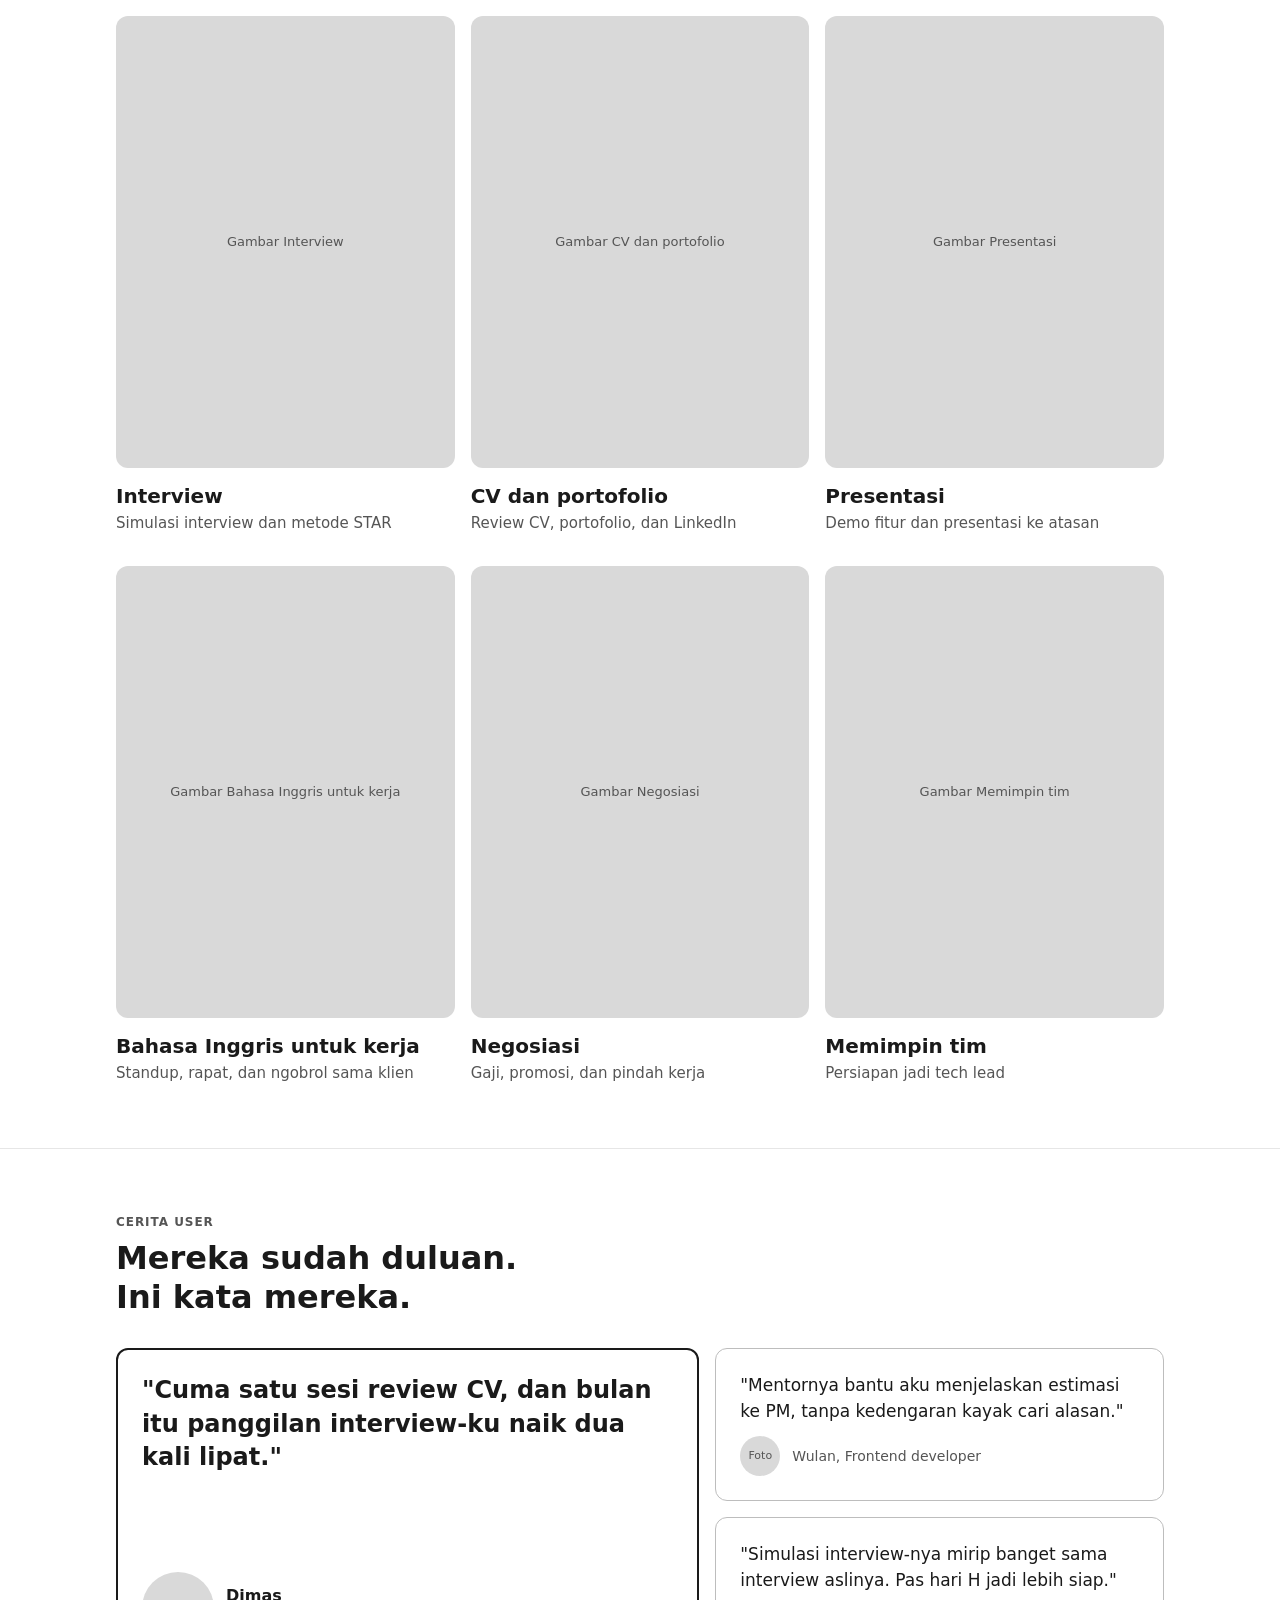
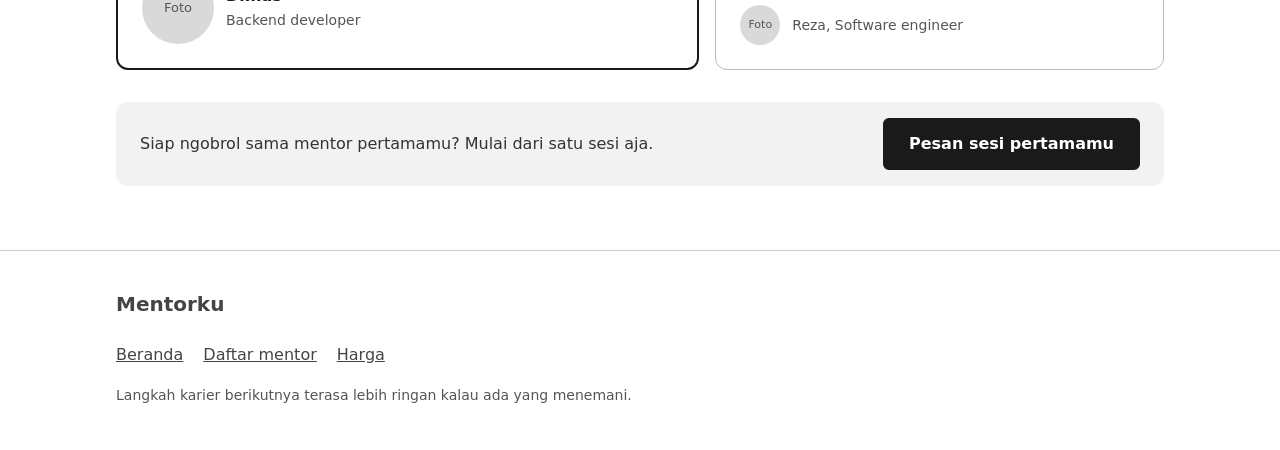
==== commit 8630be87: "Pekan 2: iterasi wireframe ketiga halaman (hierarchy judul, Hero kartu foto, similarity dan proximit" ====
--- a/website/index.html
+++ b/website/index.html
@@ -27,68 +27,45 @@
   </header>
 
   <main>
-    <!-- 1. Hero: slogan + tombol Pesan sesi (aksi utama) + tiga mentor dengan rating, sesi, dan pengalaman (M1, M3) + link Lihat semua mentor -->
+    <!-- 1. Hero (ref. kartu foto Topmate): slogan + tombol Pesan sesi (aksi utama) di kiri;
+         kartu foto besar di kanan, satu mentor per bidang bergantian lewat tombol panah, dengan rating, sesi, dan pengalaman (M1, M3) -->
     <section class="section hero" aria-labelledby="hero-title">
-      <div class="container">
-        <div>
-          <h1 id="hero-title">Belajar dari orang yang sudah sampai di posisi impianmu.</h1>
+      <div class="container hero-grid">
+        <div class="hero-text">
+          <h1 id="hero-title" class="title-lines"><span>Belajar dari orang</span> <span>yang sudah sampai</span> <span>di posisi impianmu.</span></h1>
           <p class="lead">Ngobrol 1-on-1 lewat video call bareng praktisi berpengalaman. Mulai dari latihan interview sampai siap jadi tech lead.</p>
           <a class="btn hero-cta" href="../app/daftar.html">Pesan sesi pertamamu</a>
         </div>
 
-        <div class="hero-side">
-        <ul class="hero-mentors" aria-label="Beberapa mentor di Mentorku">
-          <li class="hero-mentor">
-            <div class="ph ph-avatar" aria-hidden="true">Foto</div>
-            <div>
-              <p><strong>Nadia Rahma</strong></p>
-              <p class="muted">Negosiasi</p>
-              <ul class="stats hero-stats">
-                <li><strong>4,9</strong> rating</li>
-                <li><strong>214</strong> sesi</li>
-                <li><strong>12</strong> tahun pengalaman</li>
-              </ul>
-            </div>
-          </li>
-          <li class="hero-mentor">
-            <div class="ph ph-avatar" aria-hidden="true">Foto</div>
-            <div>
-              <p><strong>Fajar Kurniawan</strong></p>
-              <p class="muted">Memimpin tim</p>
-              <ul class="stats hero-stats">
-                <li><strong>4,9</strong> rating</li>
-                <li><strong>187</strong> sesi</li>
-                <li><strong>11</strong> tahun pengalaman</li>
-              </ul>
-            </div>
-          </li>
-          <li class="hero-mentor">
-            <div class="ph ph-avatar" aria-hidden="true">Foto</div>
-            <div>
-              <p><strong>Citra Maharani</strong></p>
-              <p class="muted">Bahasa Inggris untuk kerja</p>
-              <ul class="stats hero-stats">
-                <li><strong>4,6</strong> rating</li>
-                <li><strong>98</strong> sesi</li>
-                <li><strong>10</strong> tahun pengalaman</li>
-              </ul>
-            </div>
-          </li>
-        </ul>
-        <a class="hero-more" href="mentor.html">Lihat semua mentor</a>
-        </div>
-      </div>
-    </section>
-
-    <!-- About: identitas Mentorku lewat manifesto, kontras sebelum/sesudah, dan contoh perjalanan Rino (data/user.json) · atas permintaan peserta -->
+        <div class="hero-photo">
+          <div class="hero-frame">
+          <div class="ph hero-photo-img" aria-hidden="true" id="hero-photo-label">Foto Nadia Rahma</div>
+          <div class="hero-photo-card" aria-live="polite">
+            <p class="hero-photo-name" id="hero-photo-name">Nadia Rahma</p>
+            <p class="muted" id="hero-photo-title">Engineering manager di perusahaan logistik</p>
+            <ul class="stats hero-stats" id="hero-photo-stats">
+              <li><strong>4,9</strong> rating</li>
+              <li><strong>214</strong> sesi</li>
+              <li><strong>12</strong> tahun pengalaman</li>
+            </ul>
+          </div>
+          <div class="hero-photo-nav">
+            <button type="button" class="hero-arrow" id="hero-prev" aria-label="Mentor sebelumnya">&larr;</button>
+            <button type="button" class="hero-arrow" id="hero-next" aria-label="Mentor berikutnya">&rarr;</button>
+          </div>
+          </div>
+          <a class="hero-more" href="mentor.html">Lihat semua mentor <span aria-hidden="true">→</span></a>
+        </div>
+      </div>
+    </section>
+
+    <!-- About: identitas Mentorku lewat manifesto dan kontras sebelum/sesudah, lalu link ke Cerita user · atas permintaan peserta -->
     <section class="section about" aria-labelledby="about-title">
       <div class="container">
         <p class="about-kicker">Kenapa Mentorku ada</p>
         <h2 id="about-title" class="about-manifesto">
-          <span>Naik level nggak harus</span>
-          <span>ditebak sendirian.</span>
-          <span>Tanya ke yang sudah</span>
-          <span>pernah sampai.</span>
+          <span>Naik level nggak harus ditebak sendirian.</span>
+          <span>Tanya ke yang sudah pernah sampai.</span>
         </h2>
         <p class="lead about-lead">Mentorku mempertemukan kamu dengan praktisi lewat video call 1-on-1, 45 menit, khusus soft skill. Bukan kelas grup, bukan video rekaman, bukan bantuan coding.</p>
 
@@ -111,29 +88,9 @@
           </div>
         </div>
 
-        <!-- Hanya di HP: pengganti contoh perjalanan Rino, mengarah ke testimoni -->
-        <a class="about-jump show-mobile" href="#cerita">Dengarkan dari yang sudah coba <span aria-hidden="true">→</span></a>
-
-        <figure class="about-story hide-mobile">
-          <figcaption class="about-label">Contoh perjalanan: Rino, target lolos interview tech lead</figcaption>
-          <ol class="plain-list about-steps">
-            <li>
-              <span class="about-num">01</span>
-              <p><strong>Negosiasi promosi</strong> bareng Nadia Rahma</p>
-              <p class="muted hide-mobile">Catatan: "Siapkan tiga bukti kontribusi dengan angka sebelum bicara dengan atasan."</p>
-            </li>
-            <li>
-              <span class="about-num">02</span>
-              <p><strong>Review CV</strong> bareng Putri Ayu</p>
-              <p class="muted hide-mobile">Catatan: "Mulai setiap poin dengan hasil, bukan tugas."</p>
-            </li>
-            <li>
-              <span class="about-num">03</span>
-              <p><strong>Simulasi interview perilaku</strong> bareng Hendra Wijaya</p>
-              <p class="muted hide-mobile">Terjadwal 3 Desember, 15.00 WIB.</p>
-            </li>
-          </ol>
-        </figure>
+        <!-- Link ke testimoni, menggantikan contoh perjalanan Rino (dihapus karena redundan) -->
+        <a class="about-jump" href="#cerita">Dengarkan dari yang sudah coba <span aria-hidden="true">→</span></a>
+
       </div>
     </section>
 
@@ -232,7 +189,7 @@
         <!-- Kartu ajakan kecil di bawah testimoni: kalimat kiri, tombol kanan · aksi utama -->
         <div class="cta-strip">
           <p>Siap ngobrol sama mentor pertamamu? Mulai dari satu sesi aja.</p>
-          <a class="btn btn-secondary" href="../app/daftar.html">Pesan sesi pertamamu</a>
+          <a class="btn" href="../app/daftar.html">Pesan sesi pertamamu</a>
         </div>
       </div>
     </section>
@@ -250,6 +207,7 @@
       <p class="muted">Langkah karier berikutnya terasa lebih ringan kalau ada yang menemani.</p>
     </div>
   </footer>
+  <script src="hero.js"></script>
   <script src="nav.js"></script>
 </body>
 </html>
--- a/website/style.css
+++ b/website/style.css
@@ -41,18 +41,40 @@
 h3 {
   margin: 0 0 12px;
   line-height: 1.2;
-}
-
+  /* Baris judul dipotong seimbang, supaya nggak ada satu kata yatim di baris terakhir */
+  text-wrap: balance;
+}
+
+/* Satu skala judul untuk semua halaman website:
+   h1 = judul halaman, h2 = judul section, h3 = judul kartu.
+   Semua judul huruf biasa; hanya label kecil di atas judul yang kapital. */
 h1 {
-  font-size: 40px;
+  font-size: 48px;
+  line-height: 1.15;
 }
 
 h2 {
-  font-size: 28px;
-}
-
-h3 {
-  font-size: 18px;
+  font-size: 32px;
+}
+
+h3,
+.h3-size {
+  font-size: 20px;
+}
+
+@media (max-width: 719px) {
+  h1 {
+    font-size: 36px;
+  }
+
+  h2 {
+    font-size: 24px;
+  }
+
+  h3,
+  .h3-size {
+    font-size: 18px;
+  }
 }
 
 p {
@@ -551,14 +573,6 @@
 }
 
 @media (max-width: 480px) {
-  h1 {
-    font-size: 32px;
-  }
-
-  h2 {
-    font-size: 24px;
-  }
-
   .section {
     padding: 40px 0;
   }
@@ -577,10 +591,6 @@
 .quote,
 .quote blockquote {
   margin: 0;
-}
-
-.h3-size {
-  font-size: 18px;
 }
 
 .mentor-card .tag {
@@ -841,7 +851,6 @@
 
 #mentor-list .mentor-card-top h3 {
   margin: 0 0 2px;
-  font-size: 20px;
 }
 
 #mentor-list .mentor-card-top .muted {
@@ -1093,10 +1102,6 @@
   .split-head {
     grid-template-columns: 1fr 1fr;
     align-items: start;
-  }
-
-  .split-head h2 {
-    font-size: 36px;
   }
 }
 
@@ -1198,7 +1203,6 @@
 
 .bidang-tile h3 {
   margin: 0 0 4px;
-  font-size: 20px;
 }
 
 .bidang-tile p {
@@ -1228,24 +1232,11 @@
     font-size: 11px;
   }
 
-  .bidang-tile h3 {
-    font-size: 16px;
-  }
-
   .bidang-tile p {
     font-size: 13px;
   }
 }
 
-.h2-lg {
-  font-size: 36px;
-}
-
-@media (max-width: 480px) {
-  .h2-lg {
-    font-size: 26px;
-  }
-}
 
 /* Gambar bidang: persegi panjang mendatar 4:3 */
 .bidang-img {
@@ -1543,7 +1534,6 @@
 
 .benefit-row h2 {
   margin: 0 0 6px;
-  font-size: 18px;
 }
 
 .benefit-row p {
@@ -1680,9 +1670,6 @@
 .about-manifesto {
   display: grid;
   margin: 0 0 20px;
-  font-size: 24px;
-  line-height: 1.2;
-  text-transform: uppercase;
 }
 
 .about-lead {
@@ -1735,10 +1722,6 @@
 }
 
 @media (min-width: 720px) {
-  .about-manifesto {
-    font-size: 32px;
-  }
-
   .about-contrast {
     grid-template-columns: 1fr 1fr;
   }
@@ -1762,14 +1745,6 @@
 
 .story-title {
   display: grid;
-  font-size: 20px;
-  line-height: 1.2;
-  text-transform: uppercase;
-}
-
-.bidang-tile h3 {
-  margin-bottom: 4px;
-  font-size: 20px;
 }
 
 
@@ -1799,10 +1774,6 @@
 }
 
 @media (min-width: 720px) {
-  .story-title {
-    font-size: 24px;
-  }
-
   .quote-layout {
     grid-template-columns: 1.3fr 1fr;
   }
@@ -1814,10 +1785,6 @@
 
 /* Beranda di HP: lebih ringkas supaya cerita tetap mengalir saat di-scroll */
 @media (max-width: 719px) {
-  .hero h1 {
-    font-size: 32px;
-  }
-
   .about-lead {
     font-size: 16px;
     margin-bottom: 24px;
@@ -1858,10 +1825,6 @@
     aspect-ratio: 4 / 3;
     margin-bottom: 12px;
     border-radius: 12px;
-  }
-
-  .bidang-tile h3 {
-    font-size: 16px;
   }
 
   .quote-feature {
@@ -1912,3 +1875,517 @@
     text-underline-offset: 4px;
   }
 }
+
+/* Hero (ref. kartu foto Topmate): teks di kiri, kartu foto mentor di kanan.
+   Di HP: teks dulu, lalu kartu foto. */
+.hero .hero-grid {
+  display: grid;
+  gap: 32px;
+  align-items: center;
+}
+
+@media (min-width: 860px) {
+  .hero .hero-grid {
+    grid-template-columns: 1.1fr 1fr;
+    column-gap: 64px;
+  }
+}
+
+.hero-arrow:focus-visible {
+  outline: 3px solid #1a1a1a;
+  outline-offset: 2px;
+}
+
+.hero-photo .hero-more {
+  display: block;
+  margin-top: 8px;
+  text-align: right;
+}
+
+.hero-frame {
+  position: relative;
+}
+
+.hero-photo-img {
+  aspect-ratio: 1 / 1;
+  border-radius: 16px;
+  align-items: flex-start;
+  padding-top: 25%;
+}
+
+/* HP: kartu foto lebih pendek supaya section berikutnya cepat terlihat */
+@media (max-width: 719px) {
+  .hero-photo-img {
+    aspect-ratio: 4 / 3;
+    padding-top: 15%;
+  }
+}
+
+.hero-photo-card {
+  position: absolute;
+  left: 16px;
+  bottom: 16px;
+  max-width: calc(100% - 140px);
+  padding: 14px 16px;
+  border-radius: 12px;
+  background: #ffffff;
+}
+
+.hero-photo-card p {
+  margin: 0;
+}
+
+.hero-photo-name {
+  font-weight: 700;
+  font-size: 18px;
+}
+
+.hero-photo-nav {
+  position: absolute;
+  right: 16px;
+  bottom: 16px;
+  display: flex;
+  gap: 8px;
+}
+
+.hero-arrow {
+  width: 48px;
+  height: 48px;
+  border: 1px solid #1a1a1a;
+  border-radius: 50%;
+  background: #ffffff;
+  color: #1a1a1a;
+  font: inherit;
+  font-size: 20px;
+  cursor: pointer;
+}
+
+@media (max-width: 719px) {
+  /* HP: foto lebih pendek dengan tombol panah di pojok foto; info mentor jadi teks biasa
+     di bawah foto (tanpa kotak putih), selebar layar. Nama, jabatan, dan rating tetap terbaca (M3). */
+  .hero-frame {
+    display: grid;
+    grid-template-areas:
+      "img"
+      "card";
+    gap: 12px;
+  }
+
+  .hero-photo-img {
+    grid-area: img;
+    aspect-ratio: 16 / 10;
+    padding-top: 0;
+    align-items: center;
+  }
+
+  .hero-photo-card {
+    grid-area: card;
+    position: static;
+    max-width: none;
+    padding: 0;
+    border-radius: 0;
+    background: none;
+  }
+
+  .hero-photo-card .hero-stats {
+    margin-top: 6px;
+  }
+
+  .hero-photo-nav {
+    grid-area: img;
+    position: static;
+    align-self: end;
+    justify-self: end;
+    margin: 12px;
+  }
+
+  .hero-arrow {
+    width: 44px;
+    height: 44px;
+  }
+}
+
+/* Judul yang dipotong per frasa: setiap span satu baris */
+.title-lines span {
+  display: block;
+}
+
+/* Daftar mentor: jumlah hasil pencarian sebagai info, bukan judul section besar */
+.result-count {
+  font-size: 18px;
+  font-weight: 700;
+}
+
+/* ===== Tampilan HP (≤719px) ===== */
+@media (max-width: 719px) {
+  /* Daftar mentor: foto jadi kotak kecil di samping nama, bukan gambar lebar di atas.
+     Kartu jauh lebih pendek, detail (ringkasan, topik, rating) tetap utuh. */
+  #mentor-list .mentor-card {
+    grid-row: auto;
+    grid-template-rows: none;
+    row-gap: 12px;
+    padding: 16px;
+  }
+
+  #mentor-list .mentor-card-top {
+    flex-direction: row;
+    align-items: center;
+    gap: 14px;
+    padding-right: 40px;
+  }
+
+  #mentor-list .ph-photo {
+    position: static;
+    width: 72px;
+    height: 72px;
+    aspect-ratio: auto;
+    margin: 0;
+    flex-shrink: 0;
+    border-radius: 12px;
+    font-size: 0;
+  }
+
+  #mentor-list .card-arrow {
+    top: 16px;
+    right: 16px;
+    width: 32px;
+    height: 32px;
+    border: 1px solid #bdbdbd;
+    font-size: 16px;
+  }
+
+  #mentor-list .mentor-card > p {
+    margin: 0;
+  }
+
+  #mentor-list .mentor-card > div:not(.mentor-card-top) {
+    margin: 0;
+  }
+
+  #mentor-list .card-link-hidden {
+    position: static;
+  }
+
+  /* Harga: kartu harga setinggi isinya, tanpa ruang kosong di atas tombol */
+  .plan,
+  .plan-main {
+    min-height: 0;
+    padding: 20px;
+  }
+
+  .plan-cta {
+    margin-top: 8px;
+  }
+
+  /* Harga, Benefit: kartu lebih ringkas supaya harga cepat terlihat */
+  .benefit-grid {
+    gap: 12px;
+  }
+
+  .benefit-row {
+    gap: 14px;
+    padding: 16px;
+  }
+
+  .benefit-icon {
+    width: 40px;
+    height: 40px;
+    border-radius: 10px;
+    font-size: 10px;
+  }
+
+  .benefit-row p {
+    font-size: 15px;
+  }
+}
+
+/* About: link ke Cerita user tampil di semua ukuran layar, dekat dengan kolom kontras */
+.about-contrast {
+  margin-bottom: 8px;
+}
+
+.about-jump {
+  display: inline-block;
+  padding: 12px 0;
+  min-height: 44px;
+  font-size: 16px;
+  color: #555555;
+  text-underline-offset: 4px;
+}
+
+.about-jump:hover {
+  color: #1a1a1a;
+}
+
+/* ===== Kelompok elemen: fungsi sama, tampilan sama (similarity) =====
+   Ditaruh paling akhir supaya menimpa ukuran lepas di atas. */
+
+/* 1. Kartu isi: semua kartu pakai sudut, garis, dan jarak dalam yang sama.
+      Kartu biasa: garis tipis abu. Kartu yang disorot: garis tebal hitam. */
+.card,
+.search,
+.about-col,
+.quote-feature,
+.benefit-row,
+.plan,
+.plan-main,
+.empty,
+#mentor-list .mentor-card {
+  border-radius: 12px;
+}
+
+.card,
+.search,
+.about-col,
+.quote-feature,
+.benefit-row,
+.plan,
+.plan-main,
+.empty {
+  padding: 24px;
+}
+
+.card,
+.search,
+.benefit-row,
+.plan:not(.plan-main),
+#mentor-list .mentor-card {
+  border: 1px solid #bdbdbd;
+}
+
+.about-col-strong,
+.quote-feature,
+.plan-main {
+  border: 2px solid #1a1a1a;
+}
+
+#mentor-list .mentor-card {
+  padding: 0 24px 24px;
+}
+
+#mentor-list .ph-photo {
+  margin: 0 -24px;
+}
+
+.cta-strip {
+  border-radius: 12px;
+  padding: 16px 24px;
+}
+
+/* 2. Gambar dan foto: sudut sama di semua halaman (avatar tetap bulat) */
+.hero-photo-img,
+.bidang-img,
+.benefit-icon {
+  border-radius: 12px;
+}
+
+/* 3. Link teks pendukung: satu gaya, selalu dengan panah */
+.hero-more,
+.about-jump {
+  display: inline-block;
+  min-height: 44px;
+  padding: 12px 0;
+  font-size: 16px;
+  font-weight: 400;
+  color: #555555;
+  text-decoration: underline;
+  text-underline-offset: 4px;
+}
+
+.hero-more:hover,
+.about-jump:hover {
+  color: #1a1a1a;
+}
+
+/* 4. Angka statistik mentor (rating, sesi, pengalaman): ukuran sama di Hero dan Daftar mentor */
+.stats {
+  font-size: 13px;
+  color: #555555;
+}
+
+.stats strong,
+#mentor-list .stats-spread strong {
+  font-size: 15px;
+  color: #1a1a1a;
+}
+
+@media (max-width: 719px) {
+  .card,
+  .search,
+  .about-col,
+  .quote-feature,
+  .benefit-row,
+  .plan,
+  .plan-main,
+  .empty {
+    padding: 16px;
+  }
+
+  #mentor-list .mentor-card {
+    padding: 16px;
+  }
+
+  #mentor-list .ph-photo {
+    margin: 0;
+  }
+
+  .cta-strip {
+    padding: 16px;
+  }
+}
+
+/* ===== Jarak antar kelompok (proximity) =====
+   Skala jarak: 4, 8, 16, 24, 32, 48, 64.
+   Makin dekat hubungannya, makin rapat jaraknya:
+   - 4–8   : baris dalam satu info (nama–jabatan–bidang, label–judul)
+   - 16    : antar bagian di dalam satu kelompok (judul–paragraf, antar kartu sejenis)
+   - 24    : sebelum aksi di dalam kelompok (paragraf–tombol, isi kartu–tombol)
+   - 32    : kepala section ke isinya, antar kelompok di dalam section
+   - 64/48 : antar section (desktop/HP) */
+
+/* Antar section */
+.section {
+  padding: 64px 0;
+}
+
+.site-footer {
+  margin-top: 0;
+}
+
+/* Kepala section: label, judul, dan paragraf jadi satu kelompok; isi section 32px di bawahnya */
+.about-kicker,
+.section-head .about-kicker {
+  margin-bottom: 8px;
+}
+
+.section-head h1,
+.section-head h2,
+.about-manifesto {
+  margin-bottom: 16px;
+}
+
+.section-head .lead {
+  margin: 0;
+}
+
+.section-head,
+.about-lead {
+  margin-bottom: 32px;
+}
+
+/* Hero: judul–paragraf 16, paragraf–tombol 24 */
+.hero h1 {
+  margin-bottom: 16px;
+}
+
+.hero .lead {
+  margin: 0 0 24px;
+}
+
+.hero-cta {
+  margin-top: 0;
+}
+
+/* Kartu sejenis dalam satu kelompok: jarak 16 */
+.about-contrast,
+.benefit-grid,
+.plans,
+#mentor-list,
+.quote-layout,
+.quote-side {
+  gap: 16px;
+}
+
+/* Kartu bidang tanpa garis: jarak antar baris lebih lebar supaya judul tidak menempel ke gambar di bawahnya */
+.bidang-list {
+  gap: 32px 16px;
+}
+
+/* Link pendukung menempel ke kelompok yang dia lengkapi */
+.about-contrast {
+  margin-bottom: 8px;
+}
+
+.hero-photo .hero-more {
+  margin-top: 8px;
+}
+
+/* Ajakan di bawah testimoni: kelompok terpisah, 32 dari kartu testimoni */
+.cta-strip {
+  margin-top: 32px;
+}
+
+/* Daftar mentor: kotak pencarian – jumlah hasil 32, jumlah hasil – kartu 16 */
+.result-count {
+  margin: 32px 0 16px;
+}
+
+/* Di dalam kartu mentor: identitas rapat (4), blok berbeda 16 */
+#mentor-list .mentor-card-top {
+  gap: 16px;
+}
+
+#mentor-list .mentor-card-top > div {
+  gap: 4px;
+}
+
+#mentor-list .mentor-card > p {
+  margin: 16px 0 0;
+}
+
+#mentor-list .mentor-card > div:not(.mentor-card-top) {
+  gap: 8px;
+  margin: 16px 0;
+}
+
+#mentor-list .stats-spread {
+  padding-top: 16px;
+}
+
+/* Kartu harga: label–nama–harga rapat (8), daftar isi 16, tombol 24 */
+.plan,
+.plan-main {
+  gap: 8px;
+}
+
+.plan ul {
+  margin: 8px 0 16px;
+}
+
+/* Tombol tetap menempel di dasar kartu supaya sejajar; minimal 24 dari daftar isi (16 + 8) */
+.plan-cta,
+.plan .btn {
+  margin-top: auto;
+}
+
+/* Kartu benefit dan testimoni: judul–teks rapat */
+.benefit-row h2 {
+  margin-bottom: 4px;
+}
+
+@media (max-width: 719px) {
+  .section {
+    padding: 48px 0;
+  }
+
+  .section-head,
+  .about-lead {
+    margin-bottom: 24px;
+  }
+
+  .bidang-list {
+    gap: 24px 16px;
+  }
+
+  #mentor-list .mentor-card > p {
+    margin: 0;
+  }
+
+  #mentor-list .mentor-card > div:not(.mentor-card-top) {
+    margin: 0;
+  }
+
+  #mentor-list .mentor-card {
+    row-gap: 16px;
+  }
+}
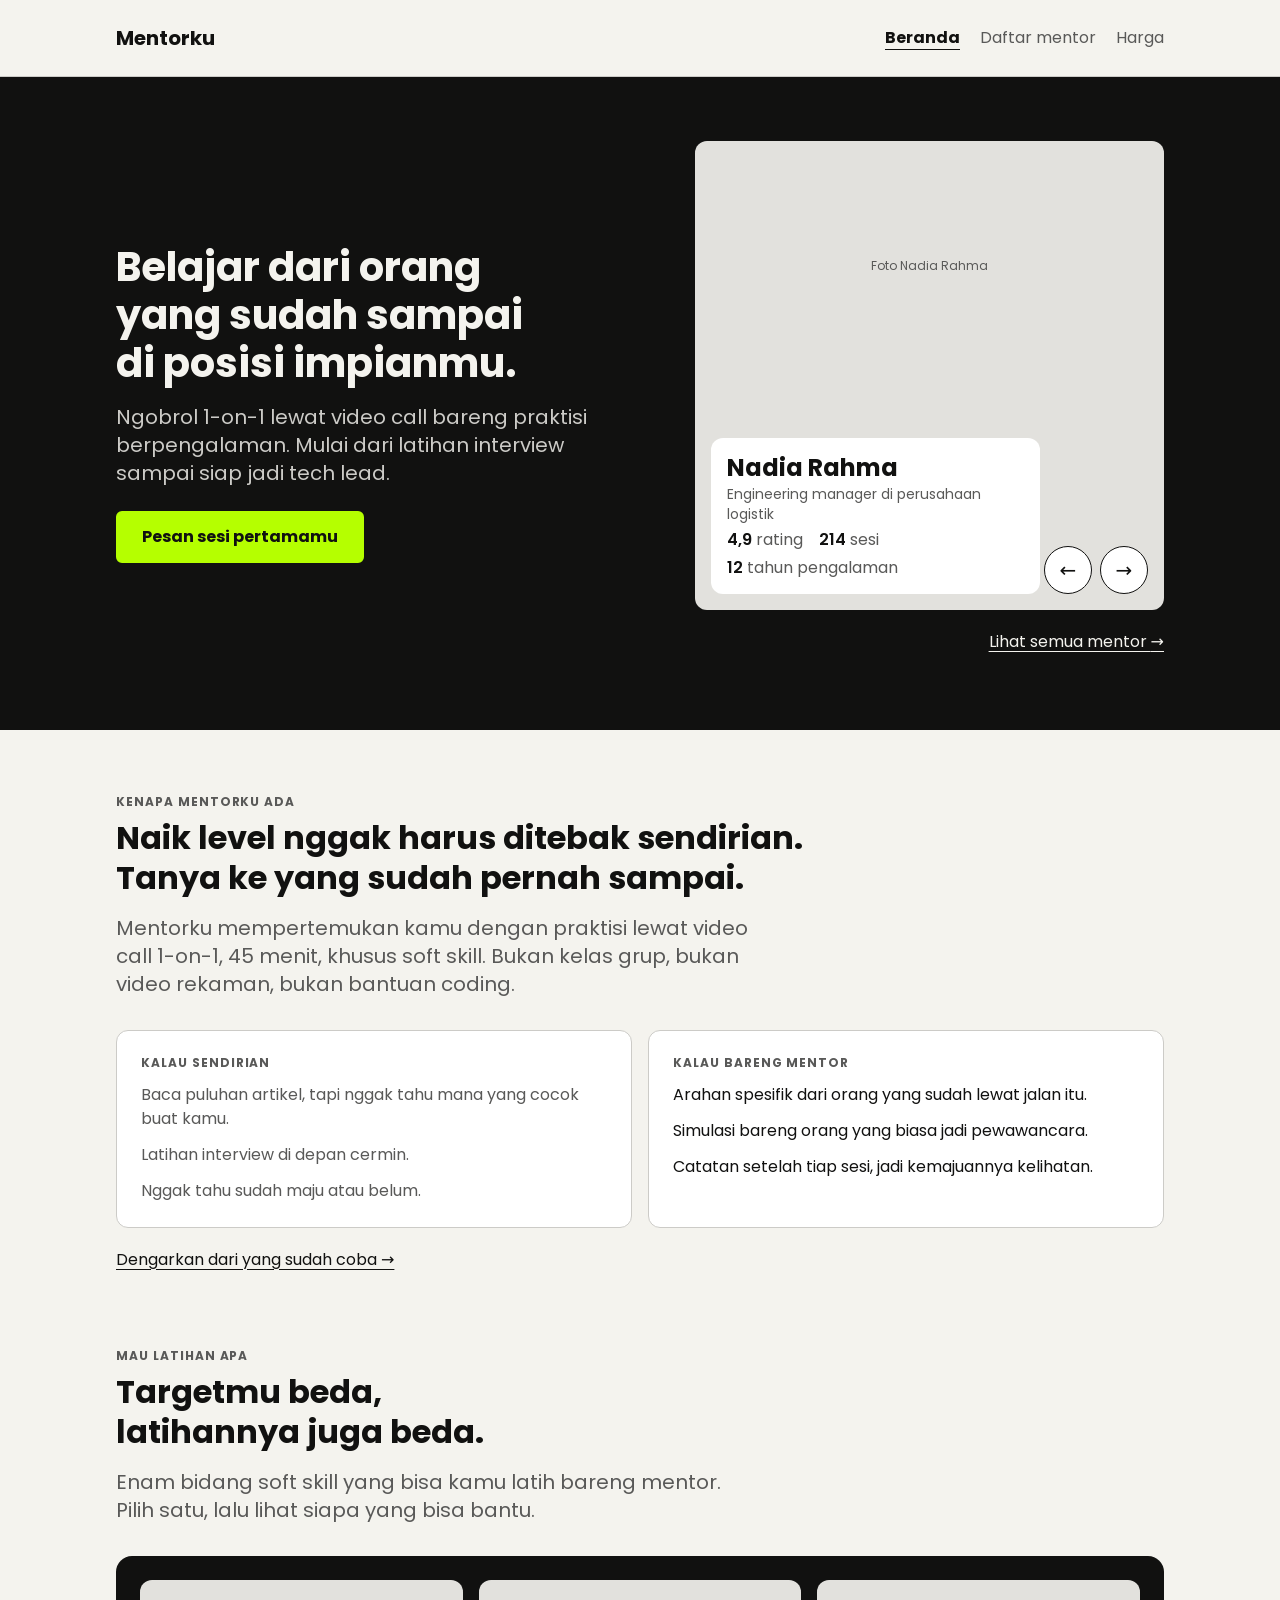
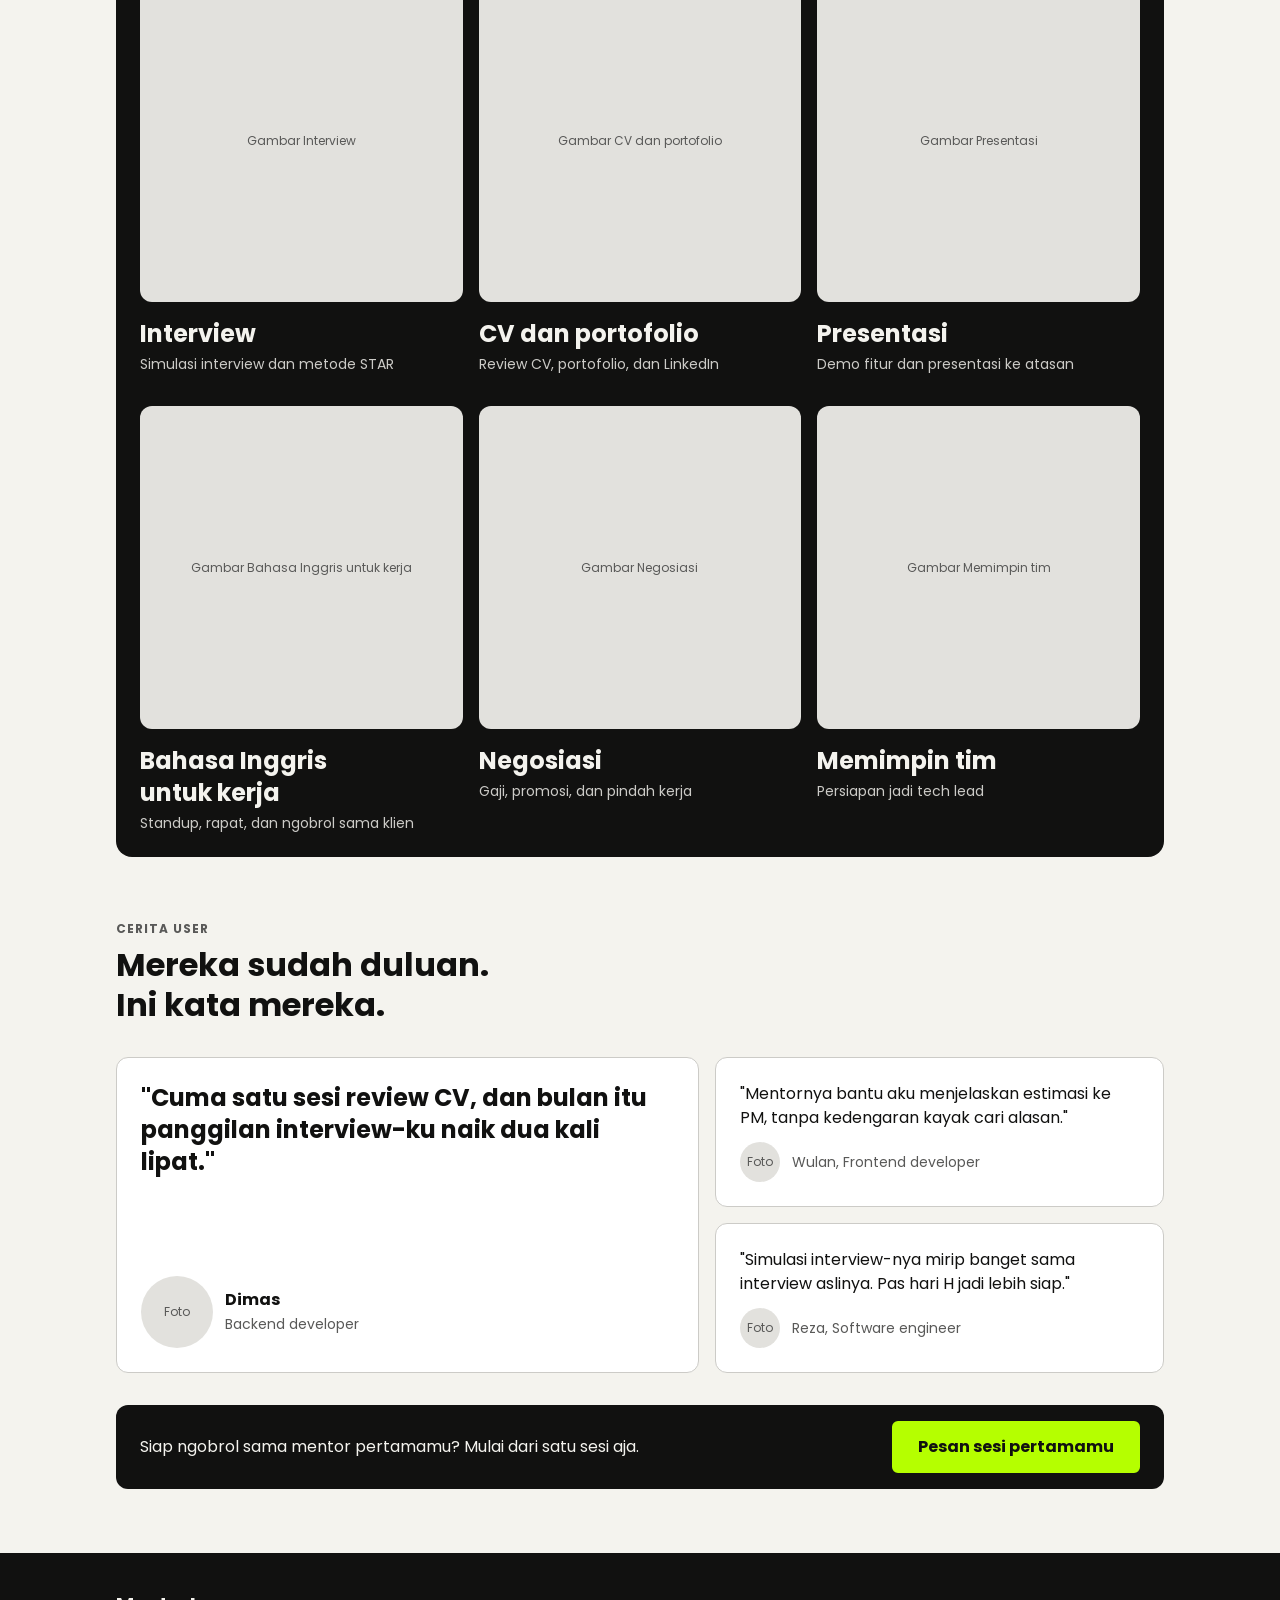
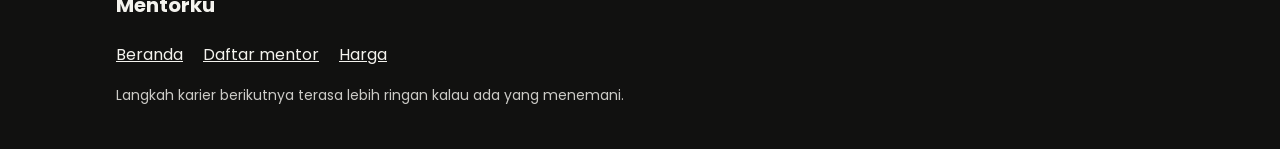
==== commit 7198037a: "Pekan 3: typography dan warna (Poppins, type scale, palet), high fidelity ketiga halaman, polish dan" ====
--- a/website/index.html
+++ b/website/index.html
@@ -4,6 +4,9 @@
   <meta charset="utf-8">
   <meta name="viewport" content="width=device-width, initial-scale=1">
   <title>Mentorku: belajar dari yang sudah sampai di sana</title>
+  <link rel="preconnect" href="https://fonts.googleapis.com">
+  <link rel="preconnect" href="https://fonts.gstatic.com" crossorigin>
+  <link rel="stylesheet" href="https://fonts.googleapis.com/css2?family=Poppins:wght@400;500;600;700&display=swap">
   <link rel="stylesheet" href="../tokens.css">
   <link rel="stylesheet" href="style.css">
 </head>
@@ -105,50 +108,57 @@
           </h2>
           <p class="lead hide-mobile">Enam bidang soft skill yang bisa kamu latih bareng mentor. Pilih satu, lalu lihat siapa yang bisa bantu.</p>
         </div>
-        <ul class="bidang-list plain-list">
+        <div class="bidang-wrap">
+          <ul class="bidang-list plain-list" id="bidang-list">
           <li>
             <a class="bidang-tile" href="mentor.html?bidang=Interview">
-              <div class="ph bidang-img" aria-hidden="true">Gambar Interview</div>
+              <div class="ph bidang-img" aria-hidden="true">Gambar Interview<span class="card-arrow">↗</span></div>
               <h3>Interview</h3>
               <p class="muted">Simulasi interview dan metode STAR</p>
             </a>
           </li>
           <li>
             <a class="bidang-tile" href="mentor.html?bidang=CV%20dan%20portofolio">
-              <div class="ph bidang-img" aria-hidden="true">Gambar CV dan portofolio</div>
+              <div class="ph bidang-img" aria-hidden="true">Gambar CV dan portofolio<span class="card-arrow">↗</span></div>
               <h3>CV dan portofolio</h3>
               <p class="muted">Review CV, portofolio, dan LinkedIn</p>
             </a>
           </li>
           <li>
             <a class="bidang-tile" href="mentor.html?bidang=Presentasi">
-              <div class="ph bidang-img" aria-hidden="true">Gambar Presentasi</div>
+              <div class="ph bidang-img" aria-hidden="true">Gambar Presentasi<span class="card-arrow">↗</span></div>
               <h3>Presentasi</h3>
               <p class="muted">Demo fitur dan presentasi ke atasan</p>
             </a>
           </li>
           <li>
             <a class="bidang-tile" href="mentor.html?bidang=Bahasa%20Inggris%20untuk%20kerja">
-              <div class="ph bidang-img" aria-hidden="true">Gambar Bahasa Inggris untuk kerja</div>
+              <div class="ph bidang-img" aria-hidden="true">Gambar Bahasa Inggris untuk kerja<span class="card-arrow">↗</span></div>
               <h3>Bahasa Inggris untuk kerja</h3>
               <p class="muted">Standup, rapat, dan ngobrol sama klien</p>
             </a>
           </li>
           <li>
             <a class="bidang-tile" href="mentor.html?bidang=Negosiasi">
-              <div class="ph bidang-img" aria-hidden="true">Gambar Negosiasi</div>
+              <div class="ph bidang-img" aria-hidden="true">Gambar Negosiasi<span class="card-arrow">↗</span></div>
               <h3>Negosiasi</h3>
               <p class="muted">Gaji, promosi, dan pindah kerja</p>
             </a>
           </li>
           <li>
             <a class="bidang-tile" href="mentor.html?bidang=Memimpin%20tim">
-              <div class="ph bidang-img" aria-hidden="true">Gambar Memimpin tim</div>
+              <div class="ph bidang-img" aria-hidden="true">Gambar Memimpin tim<span class="card-arrow">↗</span></div>
               <h3>Memimpin tim</h3>
               <p class="muted">Persiapan jadi tech lead</p>
             </a>
           </li>
         </ul>
+          <!-- Hanya di HP: geser ke bidang sebelumnya atau berikutnya, seperti tombol panah di Hero -->
+          <div class="bidang-nav">
+            <button type="button" class="hero-arrow" id="bidang-prev" aria-label="Bidang sebelumnya" aria-controls="bidang-list">&larr;</button>
+            <button type="button" class="hero-arrow" id="bidang-next" aria-label="Bidang berikutnya" aria-controls="bidang-list">&rarr;</button>
+          </div>
+        </div>
       </div>
     </section>
 
@@ -208,6 +218,7 @@
     </div>
   </footer>
   <script src="hero.js"></script>
+  <script src="bidang.js"></script>
   <script src="nav.js"></script>
 </body>
 </html>
--- a/website/style.css
+++ b/website/style.css
@@ -10,11 +10,11 @@
 
 body {
   margin: 0;
-  font-family: system-ui, sans-serif;
+  font-family: "Poppins", system-ui, sans-serif;
   font-size: 16px;
   line-height: 1.5;
-  color: #1a1a1a;
-  background: #ffffff;
+  color: #111110;
+  background: #FFFFFF;
 }
 
 img {
@@ -26,7 +26,7 @@
 }
 
 :focus-visible {
-  outline: 3px solid #1a1a1a;
+  outline: 3px solid #111110;
   outline-offset: 2px;
 }
 
@@ -83,18 +83,18 @@
 
 .lead {
   font-size: 18px;
-  color: #444444;
+  color: #595958;
 }
 
 .muted {
-  color: #555555;
+  color: #595958;
   font-size: 14px;
 }
 
 /* Header dan footer */
 
 .site-header {
-  border-bottom: 1px solid #cccccc;
+  border-bottom: 1px solid #CCCBC7;
 }
 
 .site-header .container {
@@ -126,11 +126,11 @@
   display: inline-block;
   padding: 10px 0;
   text-decoration: none;
-  color: #444444;
+  color: #595958;
 }
 
 .nav a[aria-current="page"] {
-  color: #1a1a1a;
+  color: #111110;
   font-weight: 700;
   text-decoration: underline;
   text-underline-offset: 6px;
@@ -138,7 +138,7 @@
 
 .site-footer {
   margin-top: 64px;
-  border-top: 1px solid #cccccc;
+  border-top: 1px solid #CCCBC7;
   padding: 32px 0;
 }
 
@@ -159,7 +159,7 @@
 .site-footer a {
   display: inline-block;
   padding: 6px 0;
-  color: #444444;
+  color: #595958;
 }
 
 /* Section */
@@ -169,7 +169,7 @@
 }
 
 .section + .section {
-  border-top: 1px solid #e6e6e6;
+  border-top: 1px solid #CCCBC7;
 }
 
 .section-head {
@@ -183,8 +183,8 @@
   display: flex;
   align-items: center;
   justify-content: center;
-  background: #d9d9d9;
-  color: #555555;
+  background: #CCCBC7;
+  color: #595958;
   font-size: 13px;
   text-align: center;
   padding: 8px;
@@ -210,10 +210,10 @@
   justify-content: center;
   min-height: 48px;
   padding: 12px 24px;
-  border: 2px solid #1a1a1a;
+  border: 2px solid #111110;
   border-radius: 6px;
-  background: #1a1a1a;
-  color: #ffffff;
+  background: #111110;
+  color: #FFFFFF;
   font: inherit;
   font-weight: 700;
   text-decoration: none;
@@ -221,8 +221,8 @@
 }
 
 .btn-secondary {
-  background: #ffffff;
-  color: #1a1a1a;
+  background: #FFFFFF;
+  color: #111110;
 }
 
 .btn-text {
@@ -238,10 +238,10 @@
 /* Kartu */
 
 .card {
-  border: 1px solid #bdbdbd;
+  border: 1px solid #CCCBC7;
   border-radius: 8px;
   padding: 20px;
-  background: #ffffff;
+  background: #FFFFFF;
 }
 
 .grid {
@@ -262,10 +262,10 @@
 .tag {
   display: inline-block;
   padding: 2px 10px;
-  border: 1px solid #8c8c8c;
+  border: 1px solid #595958;
   border-radius: 999px;
   font-size: 13px;
-  color: #333333;
+  color: #595958;
 }
 
 .tags {
@@ -285,11 +285,11 @@
   padding: 0;
   list-style: none;
   font-size: 14px;
-  color: #333333;
+  color: #595958;
 }
 
 .stats strong {
-  color: #1a1a1a;
+  color: #111110;
 }
 
 /* Beranda: hero */
@@ -322,7 +322,7 @@
   display: flex;
   align-items: center;
   gap: 16px;
-  border: 1px solid #bdbdbd;
+  border: 1px solid #CCCBC7;
   border-radius: 8px;
   padding: 12px 16px;
 }
@@ -357,7 +357,7 @@
 
 .quote footer {
   font-size: 14px;
-  color: #555555;
+  color: #595958;
 }
 
 /* Ajakan */
@@ -376,7 +376,7 @@
 .search {
   display: grid;
   gap: 16px;
-  border: 1px solid #bdbdbd;
+  border: 1px solid #CCCBC7;
   border-radius: 8px;
   padding: 20px;
 }
@@ -399,11 +399,11 @@
   width: 100%;
   min-height: 48px;
   padding: 10px 12px;
-  border: 1px solid #757575;
+  border: 1px solid #595958;
   border-radius: 6px;
   font: inherit;
-  background: #ffffff;
-  color: #1a1a1a;
+  background: #FFFFFF;
+  color: #111110;
 }
 
 .result-count {
@@ -412,7 +412,7 @@
 }
 
 .empty {
-  border: 1px dashed #8c8c8c;
+  border: 1px dashed #595958;
   border-radius: 8px;
   padding: 32px 20px;
   text-align: center;
@@ -424,7 +424,7 @@
   width: min(560px, calc(100% - 32px));
   max-height: calc(100% - 32px);
   padding: 0;
-  border: 2px solid #1a1a1a;
+  border: 2px solid #111110;
   border-radius: 8px;
 }
 
@@ -453,9 +453,9 @@
   margin: -8px -8px 0 0;
   min-width: 44px;
   min-height: 44px;
-  border: 1px solid #8c8c8c;
+  border: 1px solid #595958;
   border-radius: 6px;
-  background: #ffffff;
+  background: #FFFFFF;
   font: inherit;
   cursor: pointer;
 }
@@ -468,7 +468,7 @@
 }
 
 .detail-stats div {
-  border: 1px solid #bdbdbd;
+  border: 1px solid #CCCBC7;
   border-radius: 6px;
   padding: 10px;
   text-align: center;
@@ -476,7 +476,7 @@
 
 .detail-stats dt {
   font-size: 13px;
-  color: #555555;
+  color: #595958;
 }
 
 .detail-stats dd {
@@ -532,7 +532,7 @@
 }
 
 .plan-main {
-  border: 3px solid #1a1a1a;
+  border: 3px solid #111110;
   padding: 28px;
 }
 
@@ -541,9 +541,9 @@
 }
 
 .plan-label-strong {
-  background: #1a1a1a;
-  border-color: #1a1a1a;
-  color: #ffffff;
+  background: #111110;
+  border-color: #111110;
+  color: #FFFFFF;
 }
 
 .price {
@@ -560,7 +560,7 @@
 .price span {
   font-size: 16px;
   font-weight: 400;
-  color: #555555;
+  color: #595958;
 }
 
 .plan ul {
@@ -616,7 +616,7 @@
   max-width: 720px;
   margin: 0 auto;
   padding: 40px 24px;
-  border: 2px solid #1a1a1a;
+  border: 2px solid #111110;
   text-align: center;
 }
 
@@ -657,7 +657,7 @@
 }
 
 .plan:not(.plan-main) {
-  border: 3px solid #bdbdbd;
+  border: 3px solid #CCCBC7;
 }
 
 .plan:not(.plan-main) .price {
@@ -694,13 +694,13 @@
   border-radius: 0;
   font-size: 14px;
   font-weight: 600;
-  color: #333333;
+  color: #595958;
 }
 
 .mentor-card:has(.tag-under-name) .stats {
   margin-top: 8px;
   padding-top: 12px;
-  border-top: 1px solid #e6e6e6;
+  border-top: 1px solid #CCCBC7;
 }
 
 .mentor-card:has(.tag-under-name) {
@@ -741,7 +741,7 @@
 
 .stats-spread span {
   font-size: 13px;
-  color: #555555;
+  color: #595958;
 }
 
 .stats-spread {
@@ -861,14 +861,14 @@
 #mentor-list .tag-under-name {
   margin-top: 4px;
   font-size: 13px;
-  color: #444444;
+  color: #595958;
 }
 
 /* baris 2: deskripsi */
 #mentor-list .mentor-card > p {
   margin: 16px 0 0;
   font-size: 15px;
-  color: #333333;
+  color: #595958;
 }
 
 /* baris 3: topik */
@@ -886,7 +886,7 @@
 
 #mentor-list .tags .tag {
   font-size: 12px;
-  color: #444444;
+  color: #595958;
 }
 
 /* baris 4: statistik */
@@ -894,9 +894,9 @@
   flex-wrap: nowrap;
   align-self: end;
   padding-top: 12px;
-  border-top: 1px solid #e6e6e6;
+  border-top: 1px solid #CCCBC7;
   font-size: 13px;
-  color: #555555;
+  color: #595958;
 }
 
 #mentor-list .stats-spread strong {
@@ -923,11 +923,11 @@
 }
 
 #mentor-list .mentor-card-clickable:hover {
-  border-color: #1a1a1a;
+  border-color: #111110;
 }
 
 #mentor-list .mentor-card-clickable:focus-within {
-  outline: 3px solid #1a1a1a;
+  outline: 3px solid #111110;
   outline-offset: 2px;
 }
 
@@ -983,7 +983,7 @@
 .hero-stats {
   margin-top: 4px;
   font-size: 13px;
-  color: #555555;
+  color: #595958;
 }
 
 .hero-more {
@@ -1026,22 +1026,22 @@
   align-items: center;
   min-height: 44px;
   padding: 8px 16px;
-  border: 1px solid #757575;
+  border: 1px solid #595958;
   border-radius: 999px;
-  background: #ffffff;
+  background: #FFFFFF;
   font-size: 14px;
   cursor: pointer;
 }
 
 .chip input:checked + span {
-  background: #1a1a1a;
-  border-color: #1a1a1a;
-  color: #ffffff;
+  background: #111110;
+  border-color: #111110;
+  color: #FFFFFF;
   font-weight: 600;
 }
 
 .chip input:focus-visible + span {
-  outline: 3px solid #1a1a1a;
+  outline: 3px solid #111110;
   outline-offset: 2px;
 }
 
@@ -1123,7 +1123,7 @@
 }
 
 .bidang-item:hover {
-  border-color: #1a1a1a;
+  border-color: #111110;
 }
 
 .bidang-more {
@@ -1143,13 +1143,13 @@
   border-bottom: 2px solid transparent;
   border-radius: 0;
   background: none;
-  color: #444444;
+  color: #595958;
 }
 
 .chip input:checked + span {
   background: none;
-  color: #1a1a1a;
-  border-bottom-color: #1a1a1a;
+  color: #111110;
+  border-bottom-color: #111110;
   font-weight: 700;
 }
 
@@ -1165,13 +1165,13 @@
 .bidang-card {
   margin: 0;
   padding: 20px;
-  border: 1px solid #bdbdbd;
+  border: 1px solid #CCCBC7;
   border-radius: 8px;
-  background: #ffffff;
+  background: #FFFFFF;
 }
 
 .bidang-card:hover {
-  border-color: #1a1a1a;
+  border-color: #111110;
 }
 
 .bidang-list > li {
@@ -1216,7 +1216,7 @@
 }
 
 .bidang-tile:hover .bidang-img {
-  outline: 2px solid #1a1a1a;
+  outline: 2px solid #111110;
   outline-offset: 2px;
 }
 
@@ -1264,10 +1264,10 @@
     gap: 8px;
     min-height: 44px;
     padding: 8px 14px;
-    border: 1px solid #757575;
+    border: 1px solid #595958;
     border-radius: 6px;
-    background: #ffffff;
-    color: #1a1a1a;
+    background: #FFFFFF;
+    color: #111110;
     font: inherit;
     font-weight: 600;
     cursor: pointer;
@@ -1279,7 +1279,7 @@
     display: block;
     width: 16px;
     height: 2px;
-    background: #1a1a1a;
+    background: #111110;
   }
 
   .nav-toggle-bars {
@@ -1317,7 +1317,7 @@
   }
 
   .nav ul li + li {
-    border-top: 1px solid #e6e6e6;
+    border-top: 1px solid #CCCBC7;
   }
 
   .nav a {
@@ -1366,8 +1366,8 @@
     z-index: 20;
     width: min(300px, 80vw);
     padding: 16px 24px;
-    background: #ffffff;
-    border-left: 1px solid #bdbdbd;
+    background: #FFFFFF;
+    border-left: 1px solid #CCCBC7;
     overflow-y: auto;
   }
 
@@ -1539,7 +1539,7 @@
 .benefit-row p {
   margin: 0;
   font-size: 16px;
-  color: #333333;
+  color: #595958;
 }
 
 /* Daftar mentor: penanda kartu bisa diklik, panah ↗ di kanan atas foto */
@@ -1557,16 +1557,16 @@
   width: 36px;
   height: 36px;
   border-radius: 50%;
-  background: #ffffff;
-  color: #1a1a1a;
+  background: #FFFFFF;
+  color: #111110;
   font-size: 18px;
   font-weight: 700;
   line-height: 1;
 }
 
 #mentor-list .mentor-card-clickable:hover .card-arrow {
-  background: #1a1a1a;
-  color: #ffffff;
+  background: #111110;
+  color: #FFFFFF;
 }
 
 /* Panah ↗ hanya di HP (tanpa hover); di desktop penandanya hover pada kartu */
@@ -1582,13 +1582,13 @@
   padding: 10px 0;
   font-size: 14px;
   font-weight: 400;
-  color: #555555;
+  color: #595958;
   text-decoration: underline;
   text-underline-offset: 4px;
 }
 
 .hero-more:hover {
-  color: #1a1a1a;
+  color: #111110;
 }
 
 /* Hero: mentor dan link "Lihat semua mentor" dikelompokkan dalam satu region (common region).
@@ -1597,7 +1597,7 @@
   gap: 0;
   padding: 8px 20px 4px;
   border-radius: 12px;
-  background: #f2f2f2;
+  background: #CCCBC7;
 }
 
 .hero-side .hero-mentors {
@@ -1612,15 +1612,15 @@
 }
 
 .hero-side .hero-mentor + .hero-mentor {
-  border-top: 1px solid #d0d0d0;
+  border-top: 1px solid #CCCBC7;
 }
 
 .hero-side .hero-mentor .ph-avatar {
-  background: #d0d0d0;
+  background: #CCCBC7;
 }
 
 .hero-side .hero-more {
-  border-top: 1px solid #d0d0d0;
+  border-top: 1px solid #CCCBC7;
   justify-self: stretch;
   text-align: right;
   padding: 12px 0;
@@ -1635,13 +1635,13 @@
   margin-top: 24px;
   padding: 16px 20px;
   border-radius: 8px;
-  background: #f2f2f2;
+  background: #CCCBC7;
 }
 
 .cta-strip p {
   margin: 0;
   font-size: 16px;
-  color: #333333;
+  color: #595958;
 }
 
 @media (min-width: 720px) {
@@ -1664,7 +1664,7 @@
   font-weight: 700;
   letter-spacing: 0.08em;
   text-transform: uppercase;
-  color: #555555;
+  color: #595958;
 }
 
 .about-manifesto {
@@ -1685,14 +1685,14 @@
 
 .about-col {
   padding: 20px;
-  border: 1px dashed #8c8c8c;
+  border: 1px dashed #595958;
   border-radius: 8px;
-  color: #555555;
+  color: #595958;
 }
 
 .about-col-strong {
-  border: 2px solid #1a1a1a;
-  color: #1a1a1a;
+  border: 2px solid #111110;
+  color: #111110;
 }
 
 .about-col li + li {
@@ -1702,7 +1702,7 @@
 .about-story {
   margin: 0;
   padding-top: 24px;
-  border-top: 1px solid #bdbdbd;
+  border-top: 1px solid #CCCBC7;
 }
 
 .about-steps {
@@ -1735,8 +1735,8 @@
 .kicker-num {
   margin-right: 8px;
   padding: 0 4px;
-  border: 1px solid #1a1a1a;
-  color: #1a1a1a;
+  border: 1px solid #111110;
+  color: #111110;
 }
 
 .section-head .about-kicker {
@@ -1758,7 +1758,7 @@
   align-content: space-between;
   gap: 24px;
   padding: 24px;
-  border: 2px solid #1a1a1a;
+  border: 2px solid #111110;
   border-radius: 8px;
 }
 
@@ -1871,7 +1871,7 @@
     min-height: 44px;
     font-size: 16px;
     font-weight: 400;
-    color: #555555;
+    color: #595958;
     text-underline-offset: 4px;
   }
 }
@@ -1892,7 +1892,7 @@
 }
 
 .hero-arrow:focus-visible {
-  outline: 3px solid #1a1a1a;
+  outline: 3px solid #111110;
   outline-offset: 2px;
 }
 
@@ -1928,7 +1928,7 @@
   max-width: calc(100% - 140px);
   padding: 14px 16px;
   border-radius: 12px;
-  background: #ffffff;
+  background: #FFFFFF;
 }
 
 .hero-photo-card p {
@@ -1951,10 +1951,10 @@
 .hero-arrow {
   width: 48px;
   height: 48px;
-  border: 1px solid #1a1a1a;
+  border: 1px solid #111110;
   border-radius: 50%;
-  background: #ffffff;
-  color: #1a1a1a;
+  background: #FFFFFF;
+  color: #111110;
   font: inherit;
   font-size: 20px;
   cursor: pointer;
@@ -2050,7 +2050,7 @@
     right: 16px;
     width: 32px;
     height: 32px;
-    border: 1px solid #bdbdbd;
+    border: 1px solid #CCCBC7;
     font-size: 16px;
   }
 
@@ -2109,12 +2109,12 @@
   padding: 12px 0;
   min-height: 44px;
   font-size: 16px;
-  color: #555555;
+  color: #595958;
   text-underline-offset: 4px;
 }
 
 .about-jump:hover {
-  color: #1a1a1a;
+  color: #111110;
 }
 
 /* ===== Kelompok elemen: fungsi sama, tampilan sama (similarity) =====
@@ -2150,13 +2150,13 @@
 .benefit-row,
 .plan:not(.plan-main),
 #mentor-list .mentor-card {
-  border: 1px solid #bdbdbd;
+  border: 1px solid #CCCBC7;
 }
 
 .about-col-strong,
 .quote-feature,
 .plan-main {
-  border: 2px solid #1a1a1a;
+  border: 2px solid #111110;
 }
 
 #mentor-list .mentor-card {
@@ -2187,26 +2187,26 @@
   padding: 12px 0;
   font-size: 16px;
   font-weight: 400;
-  color: #555555;
+  color: #595958;
   text-decoration: underline;
   text-underline-offset: 4px;
 }
 
 .hero-more:hover,
 .about-jump:hover {
-  color: #1a1a1a;
+  color: #111110;
 }
 
 /* 4. Angka statistik mentor (rating, sesi, pengalaman): ukuran sama di Hero dan Daftar mentor */
 .stats {
   font-size: 13px;
-  color: #555555;
+  color: #595958;
 }
 
 .stats strong,
 #mentor-list .stats-spread strong {
   font-size: 15px;
-  color: #1a1a1a;
+  color: #111110;
 }
 
 @media (max-width: 719px) {
@@ -2389,3 +2389,950 @@
     row-gap: 16px;
   }
 }
+
+/* ===== Skala ukuran huruf (kelipatan 4), sama di HP dan desktop =====
+   12 : label kecil dan keterangan (label di atas judul, jabatan, bidang, topik, satuan statistik)
+   16 : teks isi (paragraf, daftar, tombol, link, angka statistik)
+   20 : judul kartu (nama mentor, nama bidang, nama paket, judul benefit, kutipan utama)
+   24 : judul section
+   28 : judul halaman dan harga */
+
+/* 28 */
+h1,
+.price,
+.plan:not(.plan-main) .price {
+  font-size: 28px;
+}
+
+/* 24 */
+h2 {
+  font-size: 24px;
+}
+
+/* 20 */
+h3,
+.h3-size,
+.benefit-row h2,
+.hero-photo-name,
+.quote-feature blockquote p,
+.logo {
+  font-size: 20px;
+}
+
+/* 16 */
+body,
+p,
+.lead,
+.about-lead,
+.quote p,
+.cta-strip p,
+.benefit-row p,
+#mentor-list .mentor-card > p,
+.result-count,
+.chip span,
+.hero-more,
+.about-jump,
+.price span,
+.stats strong,
+#mentor-list .stats-spread strong {
+  font-size: 16px;
+}
+
+/* 12 */
+.about-kicker,
+.about-label,
+.muted,
+.tag,
+#mentor-list .tags .tag,
+.tag-under-name,
+#mentor-list .tag-under-name,
+#mentor-list .mentor-card-top .muted,
+#mentor-list .mentor-card > div:not(.mentor-card-top) > .muted,
+.stats,
+.hero-stats,
+#mentor-list .stats-spread,
+.bidang-tile p,
+.quote footer,
+.ph,
+.bidang-img,
+.benefit-icon,
+.ph-avatar-sm {
+  font-size: 12px;
+}
+
+@media (max-width: 719px) {
+  h1,
+  .price,
+  .plan:not(.plan-main) .price {
+    font-size: 28px;
+  }
+
+  h2 {
+    font-size: 24px;
+  }
+
+  h3,
+  .h3-size,
+  .benefit-row h2 {
+    font-size: 20px;
+  }
+
+  .about-lead,
+  .benefit-row p {
+    font-size: 16px;
+  }
+
+  .bidang-tile p,
+  .bidang-img,
+  .benefit-icon {
+    font-size: 12px;
+  }
+}
+
+/* Harga: kartu harga selebar halaman dan mulai dari garis kiri judul, sama seperti kartu di halaman lain.
+   Tinggi kartu mengikuti isinya, jadi tidak ada ruang kosong di atas tombol. Harga 24px (skala v2). */
+.plans {
+  max-width: none;
+  margin: 0;
+  align-items: stretch;
+}
+
+.plan,
+.plan-main {
+  min-height: 0;
+}
+
+/* Kedua kartu sama tinggi; tombol menempel di dasar kartu supaya sejajar */
+.plan-cta,
+.plan .btn {
+  margin-top: auto;
+}
+
+.plan h3 {
+  margin-bottom: 4px;
+}
+
+.price,
+.plan:not(.plan-main) .price {
+  font-size: 24px;
+}
+
+@media (max-width: 719px) {
+  .price,
+  .plan:not(.plan-main) .price {
+    font-size: 24px;
+  }
+}
+
+/* ===== Skala ukuran huruf v2: keterbacaan =====
+   12 : hanya label kapital dan tag topik
+   16 : teks isi dan keterangan (jabatan, deskripsi bidang, rating, catatan harga); keterangan dibedakan lewat warna abu
+   20 : judul kartu dan paragraf pembuka di bawah judul
+   24 : judul section
+   32 : judul halaman */
+
+h1 {
+  font-size: 32px;
+}
+
+.lead,
+.about-lead,
+.section-head .lead,
+.hero .lead {
+  font-size: 20px;
+}
+
+.muted,
+.tag-under-name,
+#mentor-list .tag-under-name,
+#mentor-list .mentor-card-top .muted,
+#mentor-list .mentor-card > div:not(.mentor-card-top) > .muted,
+.stats,
+.hero-stats,
+#mentor-list .stats-spread,
+.bidang-tile p,
+.quote footer {
+  font-size: 16px;
+}
+
+/* tetap 12: label kapital dan tag topik */
+.about-kicker,
+.about-label,
+.tag,
+#mentor-list .tags .tag {
+  font-size: 12px;
+}
+
+@media (max-width: 719px) {
+  h1 {
+    font-size: 32px;
+  }
+
+  .lead,
+  .about-lead,
+  .section-head .lead,
+  .hero .lead {
+    font-size: 20px;
+  }
+
+  .bidang-tile p {
+    font-size: 16px;
+  }
+}
+
+/* Statistik kartu mentor: boleh turun baris supaya teks 16px tidak keluar dari kartu */
+#mentor-list .stats-spread {
+  flex-wrap: wrap;
+  justify-content: flex-start;
+  gap: 4px 16px;
+}
+
+/* Harga: catatan "Hemat 12%" menempel ke harganya, jarak ke daftar isi sama dengan kartu Per sesi */
+.plan .muted {
+  margin: 0;
+}
+
+/* Judul: semua judul section dan judul halaman 24px; hanya judul Hero Beranda 32px */
+h1 {
+  font-size: 24px;
+  line-height: 1.2;
+}
+
+.hero h1 {
+  font-size: 32px;
+}
+
+@media (max-width: 719px) {
+  h1 {
+    font-size: 24px;
+  }
+
+  .hero h1 {
+    font-size: 32px;
+  }
+}
+
+
+/* ===================================================================
+   HIGH FIDELITY (pekan 3): typography dan warna dari CLAUDE.md bagian 5
+   Font  : Poppins
+   Palet : versi kedua (latar #F4F3EE, keterangan #595958, garis input #868582,
+           garis kartu #CCCBC7, placeholder #E2E1DD, sukses #2E7D32, error #C0392B)
+           dengan aksen hitam #111110 dan hijau neon #B5FF00:
+           hitam untuk teks, garis tombol, dan section tegas (Hero, kotak ajakan, footer);
+           hijau untuk tombol utama, label pilihan utama, dan menu aktif, selalu dengan teks hitam
+   =================================================================== */
+
+body {
+  background: #FFFFFF;
+  color: #111110;
+  font-family: "Poppins", system-ui, sans-serif;
+}
+
+/* --- Type scale (ukuran / line-height) --- */
+
+/* Judul halaman: hanya Hero */
+.hero h1 {
+  font-size: 40px;
+  line-height: 48px;
+}
+
+/* Judul section */
+h1,
+h2 {
+  font-size: 32px;
+  line-height: 40px;
+}
+
+/* Subjudul: judul kartu, harga, kutipan utama */
+h3,
+.h3-size,
+.benefit-row h2,
+.hero-photo-name,
+.price,
+.plan:not(.plan-main) .price,
+.quote-feature blockquote p {
+  font-size: 24px;
+  line-height: 32px;
+}
+
+/* Teks pembuka */
+.lead,
+.about-lead,
+.section-head .lead,
+.hero .lead,
+.logo {
+  font-size: 20px;
+  line-height: 28px;
+}
+
+/* Body */
+body,
+p,
+li,
+.btn,
+.quote p,
+.cta-strip p,
+.benefit-row p,
+#mentor-list .mentor-card > p,
+.result-count,
+.chip span,
+.hero-more,
+.about-jump,
+.stats strong,
+#mentor-list .stats-spread strong {
+  font-size: 16px;
+  line-height: 24px;
+}
+
+/* Teks kecil: keterangan */
+.muted,
+.stats,
+.hero-stats,
+#mentor-list .stats-spread,
+.tag-under-name,
+#mentor-list .tag-under-name,
+#mentor-list .mentor-card-top .muted,
+#mentor-list .mentor-card > div:not(.mentor-card-top) > .muted,
+.bidang-tile p,
+.quote footer,
+.price span {
+  font-size: 14px;
+  line-height: 20px;
+}
+
+/* Label */
+.about-kicker,
+.about-label,
+.tag,
+#mentor-list .tags .tag,
+.plan-label,
+.ph,
+.bidang-img,
+.benefit-icon {
+  font-size: 12px;
+  line-height: 16px;
+}
+
+/* Judul tetap memakai line-height di atas, angka statistik tetap tebal */
+.stats strong,
+#mentor-list .stats-spread strong {
+  font-weight: 600;
+}
+
+@media (max-width: 719px) {
+  .hero h1 {
+    font-size: 32px;
+    line-height: 40px;
+  }
+
+  h1,
+  h2 {
+    font-size: 24px;
+    line-height: 32px;
+  }
+
+  h3,
+  .h3-size,
+  .benefit-row h2,
+  .hero-photo-name,
+  .price,
+  .plan:not(.plan-main) .price,
+  .quote-feature blockquote p {
+    font-size: 20px;
+    line-height: 28px;
+  }
+
+  .lead,
+  .about-lead,
+  .section-head .lead,
+  .hero .lead,
+  .benefit-row p {
+    font-size: 20px;
+    line-height: 28px;
+  }
+
+  .benefit-row p {
+    font-size: 16px;
+    line-height: 24px;
+  }
+
+  .bidang-tile p {
+    font-size: 14px;
+    line-height: 20px;
+  }
+}
+
+/* Hero: baris judul diatur per frasa, tidak dibatasi lebar karakter (Poppins lebih lebar dari font sistem) */
+.hero h1 {
+  max-width: none;
+}
+
+
+/* --- Palet: latar, dan aksen lime hanya untuk aksi utama --- */
+body {
+  background: #F4F3EE;
+  color: #111110;
+}
+
+.site-header,
+.nav {
+  background: #F4F3EE;
+}
+
+/* Tombol utama: lime dengan garis dan teks #111110 (15,6:1) */
+.btn {
+  background: #B5FF00;
+  border: 2px solid #111110;
+  color: #111110;
+}
+
+.btn:hover {
+  background: #111110;
+  border-color: #111110;
+  color: #B5FF00;
+}
+
+/* Tombol sekunder: tanpa lime, cukup garis #111110 */
+.btn-secondary {
+  background: #FFFFFF;
+  border: 2px solid #111110;
+  color: #111110;
+}
+
+.btn-secondary:hover {
+  background: #CCCBC7;
+  color: #111110;
+}
+
+/* Link: lime tidak terbaca sebagai teks (1,03:1), jadi link memakai warna teks dengan garis bawah */
+.hero-more,
+.about-jump {
+  color: #111110;
+  text-decoration-thickness: 1px;
+}
+
+.hero-more:hover,
+.about-jump:hover {
+  color: #111110;
+  text-decoration-thickness: 2px;
+}
+
+/* Kartu Per sesi: pilihan utama di Harga */
+.plan-main {
+  border: 2px solid #111110;
+}
+
+.plan-label-strong {
+  background: #B5FF00;
+  border: 1px solid #111110;
+  color: #111110;
+}
+
+/* Fokus keyboard memakai warna teks, karena lime tidak terlihat di atas latar */
+:focus-visible,
+.chip input:focus-visible + span,
+.hero-arrow:focus-visible,
+#mentor-list .mentor-card-clickable:focus-within {
+  outline-color: #111110;
+}
+
+/* Tombol panah Hero */
+.hero-arrow {
+  border: 1px solid #111110;
+  background: #FFFFFF;
+  color: #111110;
+}
+
+.hero-arrow:hover {
+  background: #B5FF00;
+}
+
+/* Kartu mentor bisa diklik */
+#mentor-list .mentor-card-clickable:hover {
+  border-color: #111110;
+}
+
+.card-arrow {
+  border: 1px solid #111110;
+  color: #111110;
+}
+
+#mentor-list .mentor-card-clickable:hover .card-arrow {
+  background: #B5FF00;
+  color: #111110;
+}
+
+
+/* --- Palet Paper Cream: variasi section --- */
+
+/* Garis input: Warm Brown supaya kolom terlihat (5,9:1); Paper Shadow hanya untuk garis dekoratif */
+input,
+.field input {
+  border-color: #868582;
+}
+
+
+/* Section tegas: latar Vinyl Black */
+.hero,
+.site-footer {
+  background: #111110;
+  color: #F4F3EE;
+}
+
+.hero h1,
+.hero .lead,
+.hero .hero-more,
+.site-footer .logo,
+.site-footer a {
+  color: #F4F3EE;
+}
+
+.hero .lead,
+.site-footer .muted {
+  color: #CCCBC7;
+}
+
+.hero .btn,
+.cta-strip .btn {
+  border-color: #B5FF00;
+}
+
+.hero .btn:hover,
+.cta-strip .btn:hover {
+  background: #F4F3EE;
+  border-color: #F4F3EE;
+  color: #111110;
+}
+
+.hero .hero-more:hover,
+.site-footer a:hover {
+  color: #B5FF00;
+}
+
+.hero :focus-visible,
+.site-footer :focus-visible,
+.cta-strip :focus-visible {
+  outline-color: #B5FF00;
+}
+
+.site-footer {
+  border-top: 0;
+}
+
+/* Kotak ajakan di bawah testimoni: blok hitam, tombol lime */
+.cta-strip {
+  background: #111110;
+}
+
+.cta-strip p {
+  color: #F4F3EE;
+}
+
+
+/* Section berwarna tidak butuh garis pemisah */
+.section + .section,
+.hero + .section {
+  border-top: 0;
+}
+
+/* Desktop: kartu info mentor di Hero tetap putih dengan teks hitam */
+.hero .hero-photo-card,
+.hero .hero-photo-card .stats strong {
+  color: #111110;
+}
+
+.hero .hero-photo-card .muted,
+.hero .hero-photo-card .hero-stats {
+  color: #595958;
+}
+
+/* HP: info mentor Hero berada di bawah foto, di atas latar hitam */
+@media (max-width: 719px) {
+  .hero .hero-photo-card,
+  .hero .hero-photo-card .hero-stats,
+  .hero .hero-photo-card .stats strong {
+    color: #F4F3EE;
+  }
+
+  .hero .hero-photo-card .muted {
+    color: #CCCBC7;
+  }
+}
+
+/* Versi kedua: placeholder foto dan gambar lebih terang dari garis kartu */
+.ph,
+.bidang-img,
+.benefit-icon,
+.ph-avatar {
+  background: #E2E1DD;
+}
+
+/* ===== Hover: semuanya hijau neon #B5FF00 =====
+   Di atas latar hitam, hijau tampil sebagai warna teks (15,5:1).
+   Di atas latar terang juga teks hijau neon (pilihan peserta; kontras 1,03:1, dicek di 3.5). */
+
+/* Tombol utama: hijau jadi garis dan teks di atas hitam */
+.btn:hover,
+.hero .btn:hover,
+.cta-strip .btn:hover {
+  background: #111110;
+  border-color: #B5FF00;
+  color: #B5FF00;
+}
+
+/* Tombol sekunder dan tombol panah: latar hijau, teks hitam */
+.btn-secondary:hover,
+.hero-arrow:hover {
+  background: #B5FF00;
+  border-color: #111110;
+  color: #111110;
+}
+
+/* Link di latar hitam: teks hijau */
+.hero .hero-more:hover,
+.site-footer a:hover {
+  color: #B5FF00;
+}
+
+/* Link dan menu di latar terang: hanya warna teks yang berubah.
+   Cek kontras 3.5: hijau neon di latar terang 1,09:1 (tidak lolos), diganti peserta ke #4F7000 (5,2:1). */
+.about-jump:hover,
+.nav a:hover {
+  background: none;
+  color: #4F7000;
+}
+
+/* Kartu mentor dan kartu bidang: penanda hijau saat di-hover */
+#mentor-list .mentor-card-clickable:hover .card-arrow {
+  background: #B5FF00;
+  color: #111110;
+}
+
+.bidang-tile:hover h3 {
+  background: none;
+  color: #4F7000;
+  text-decoration: none;
+}
+
+.bidang-tile:hover .bidang-img {
+  outline: 2px solid #111110;
+}
+
+/* Hover: garis di latar terang memakai warna yang sama dengan hover teks di latar terang (#4F7000) */
+.btn-secondary:hover,
+.hero-arrow:hover,
+#mentor-list .mentor-card-clickable:hover,
+#mentor-list .mentor-card-clickable:hover .card-arrow {
+  border-color: #4F7000;
+}
+
+.bidang-tile:hover .bidang-img {
+  outline-color: #4F7000;
+}
+
+.hero-more:hover,
+.site-footer a:hover {
+  text-decoration-color: #B5FF00;
+}
+
+.about-jump:hover {
+  text-decoration-color: #4F7000;
+}
+
+/* Cerita user: layout tetap (satu testimoni besar, dua di samping), warna kartu besar disamakan dengan kartu Wulan */
+.quote-feature {
+  background: #FFFFFF;
+  border: 1px solid #CCCBC7;
+}
+
+/* About: kedua kolom kontras memakai warna kartu yang sama (latar putih, garis tipis) */
+.about-col,
+.about-col-strong {
+  background: #FFFFFF;
+  border: 1px solid #CCCBC7;
+}
+
+
+
+/* About (polish 3.4): label kolom kembali jadi label teks biasa seperti "KENAPA MENTORKU ADA",
+   supaya tidak bersaing dengan judul section (hierarchy). Hijau neon hanya untuk aksi utama. */
+.about-col .about-label {
+  color: #595958;
+}
+
+/* Audit 3.4: nilai di luar type scale dan palet dikembalikan ke keputusan bagian 5 */
+#mentor-list .card-arrow {
+  font-size: 16px;
+  line-height: 24px;
+}
+
+.hero-arrow,
+.nav-close {
+  font-size: 20px;
+  line-height: 28px;
+}
+
+.nav-toggle,
+.nav-close,
+input,
+button {
+  color: #111110;
+}
+
+.nav-toggle,
+.nav-close {
+  border-color: #111110;
+}
+
+/* Beranda, Bidang
+   Desktop: grid 3 kolom, gambar persegi panjang mendatar 16:10 supaya section tidak terlalu tinggi.
+   HP: satu baris kartu yang bisa digeser ke samping (seperti filter bidang di Daftar mentor),
+   kartu berikutnya terlihat sebagian sebagai tanda bisa digeser. */
+.bidang-img,
+.bidang-tile .bidang-img {
+  aspect-ratio: 16 / 10;
+  margin-bottom: 12px;
+}
+
+@media (min-width: 720px) {
+  .bidang-list,
+  .bidang-list.plain-list {
+    display: grid;
+    grid-template-columns: repeat(3, 1fr);
+    gap: 32px 16px;
+  }
+}
+
+@media (max-width: 719px) {
+  .bidang-list,
+  .bidang-list.plain-list {
+    display: flex;
+    flex-wrap: nowrap;
+    gap: 16px;
+    overflow-x: auto;
+    scroll-snap-type: x mandatory;
+    margin-right: -16px;
+    padding-right: 16px;
+    padding-bottom: 12px;
+    scrollbar-width: none;
+  }
+
+  .bidang-list::-webkit-scrollbar {
+    display: none;
+  }
+
+  .bidang-list > li {
+    flex: 0 0 70%;
+    scroll-snap-align: start;
+  }
+
+  .bidang-img,
+  .bidang-tile .bidang-img {
+    aspect-ratio: 4 / 3;
+  }
+}
+
+/* Beranda, Bidang: semua kartu bidang dikelompokkan dalam satu wadah hitam.
+   Di dalamnya, setiap kartu (gambar, nama, keterangan) tanpa latar sendiri.
+   Desktop: gambar 1:1. HP: wadah hitam dengan baris kartu yang bisa digeser. */
+.bidang-list,
+.bidang-list.plain-list {
+  padding: 24px;
+  border-radius: 16px;
+  background: #111110;
+}
+
+.bidang-tile {
+  display: block;
+  border-radius: 12px;
+  color: #F4F3EE;
+  text-decoration: none;
+}
+
+.bidang-tile h3 {
+  color: #F4F3EE;
+}
+
+.bidang-tile p,
+.bidang-tile .muted {
+  color: #CCCBC7;
+}
+
+.bidang-tile .bidang-img {
+  margin-bottom: 16px;
+}
+
+@media (min-width: 720px) {
+  .bidang-img,
+  .bidang-tile .bidang-img {
+    aspect-ratio: 1 / 1;
+  }
+}
+
+@media (max-width: 719px) {
+  .bidang-list,
+  .bidang-list.plain-list {
+    margin-right: 0;
+    padding: 16px;
+    scroll-padding: 0 16px;
+  }
+}
+
+/* Hover di wadah hitam: hijau neon (15,5:1) */
+.bidang-tile:hover h3 {
+  color: #B5FF00;
+}
+
+.bidang-tile:hover .bidang-img {
+  outline: 2px solid #B5FF00;
+  outline-offset: 2px;
+}
+
+.bidang-tile:focus-visible {
+  outline: 3px solid #B5FF00;
+  outline-offset: 4px;
+}
+
+/* Beranda, Bidang di HP: satu bidang selebar wadah hitam, dengan tombol panah seperti di Hero */
+.bidang-wrap {
+  position: relative;
+}
+
+.bidang-nav {
+  display: none;
+}
+
+@media (max-width: 719px) {
+  .bidang-list > li {
+    flex: 0 0 100%;
+  }
+
+  .bidang-list,
+  .bidang-list.plain-list {
+    padding-bottom: 80px;
+  }
+
+  .bidang-nav {
+    position: absolute;
+    right: 16px;
+    bottom: 16px;
+    display: flex;
+    gap: 8px;
+  }
+}
+
+/* Jarak antar section: dua section berlatar sama yang bersebelahan tidak menjumlahkan jaraknya (64 + 64 = 128).
+   Jarak antar isi section jadi sama di mana pun: 64px di desktop, 48px di HP,
+   sama dengan jarak dari tepi section hitam (Hero, footer) ke isi section terang. */
+.section:not(.hero) + .section {
+  padding-top: 0;
+}
+
+/* Daftar mentor: list mentor berisi aksi utama (Pesan sesi), jadi dikelompokkan dalam wadah hitam seperti Bidang di Beranda.
+   Kartu di dalamnya tanpa latar sendiri, dipisah garis #595958. Teks terang #F4F3EE (17:1), keterangan #CCCBC7 (11,6:1). */
+.mentor-wrap {
+  margin-top: 32px;
+  padding: 24px;
+  border-radius: 16px;
+  background: #111110;
+}
+
+/* Jumlah hasil di dalam wadah hitam, hijau neon (15,5:1) */
+.mentor-wrap .result-count {
+  margin: 0 0 16px;
+  color: #B5FF00;
+}
+
+#mentor-list .mentor-card {
+  background: transparent;
+  border: 1px solid #595958;
+  color: #F4F3EE;
+}
+
+#mentor-list .mentor-card h3,
+#mentor-list .mentor-card > p,
+#mentor-list .stats-spread strong,
+#mentor-list .stats strong {
+  color: #F4F3EE;
+}
+
+#mentor-list .mentor-card .muted,
+#mentor-list .mentor-card-top .muted,
+#mentor-list .mentor-card > div:not(.mentor-card-top) > .muted,
+#mentor-list .tag-under-name,
+#mentor-list .stats-spread,
+#mentor-list .stats {
+  color: #CCCBC7;
+}
+
+#mentor-list .tags .tag {
+  border-color: #CCCBC7;
+  color: #F4F3EE;
+}
+
+#mentor-list .stats-spread {
+  border-top-color: #595958;
+}
+
+/* Hover dan fokus di wadah hitam: hijau neon (15,5:1) */
+#mentor-list .mentor-card-clickable:hover,
+#mentor-list .mentor-card-clickable:focus-within {
+  border-color: #B5FF00;
+  outline-color: #B5FF00;
+}
+
+#mentor-list .mentor-card-clickable:hover h3 {
+  color: #B5FF00;
+}
+
+#mentor-list .card-arrow {
+  border-color: #111110;
+}
+
+#mentor-list .mentor-card-clickable:hover .card-arrow {
+  background: #B5FF00;
+  border-color: #B5FF00;
+  color: #111110;
+}
+
+@media (max-width: 719px) {
+  .mentor-wrap {
+    padding: 16px;
+  }
+}
+
+/* Beranda, Bidang: panah ↗ di kanan atas gambar (seperti kartu di Daftar mentor) sebagai tanda kartu bisa diklik.
+   Tampil di desktop dan HP. */
+.bidang-img {
+  position: relative;
+}
+
+.bidang-tile .card-arrow {
+  display: flex;
+  position: absolute;
+  top: 12px;
+  right: 12px;
+  width: 36px;
+  height: 36px;
+  border: 1px solid #111110;
+  border-radius: 50%;
+  background: #FFFFFF;
+  color: #111110;
+  font-size: 16px;
+  line-height: 24px;
+  font-weight: 700;
+}
+
+.bidang-tile:hover .card-arrow {
+  background: #B5FF00;
+  border-color: #B5FF00;
+  color: #111110;
+}
+
+/* Panah ↗ di kartu bidang hanya di HP, sama seperti kartu di Daftar mentor; di desktop penandanya hover */
+@media (min-width: 720px) {
+  .bidang-tile .card-arrow {
+    display: none;
+  }
+}
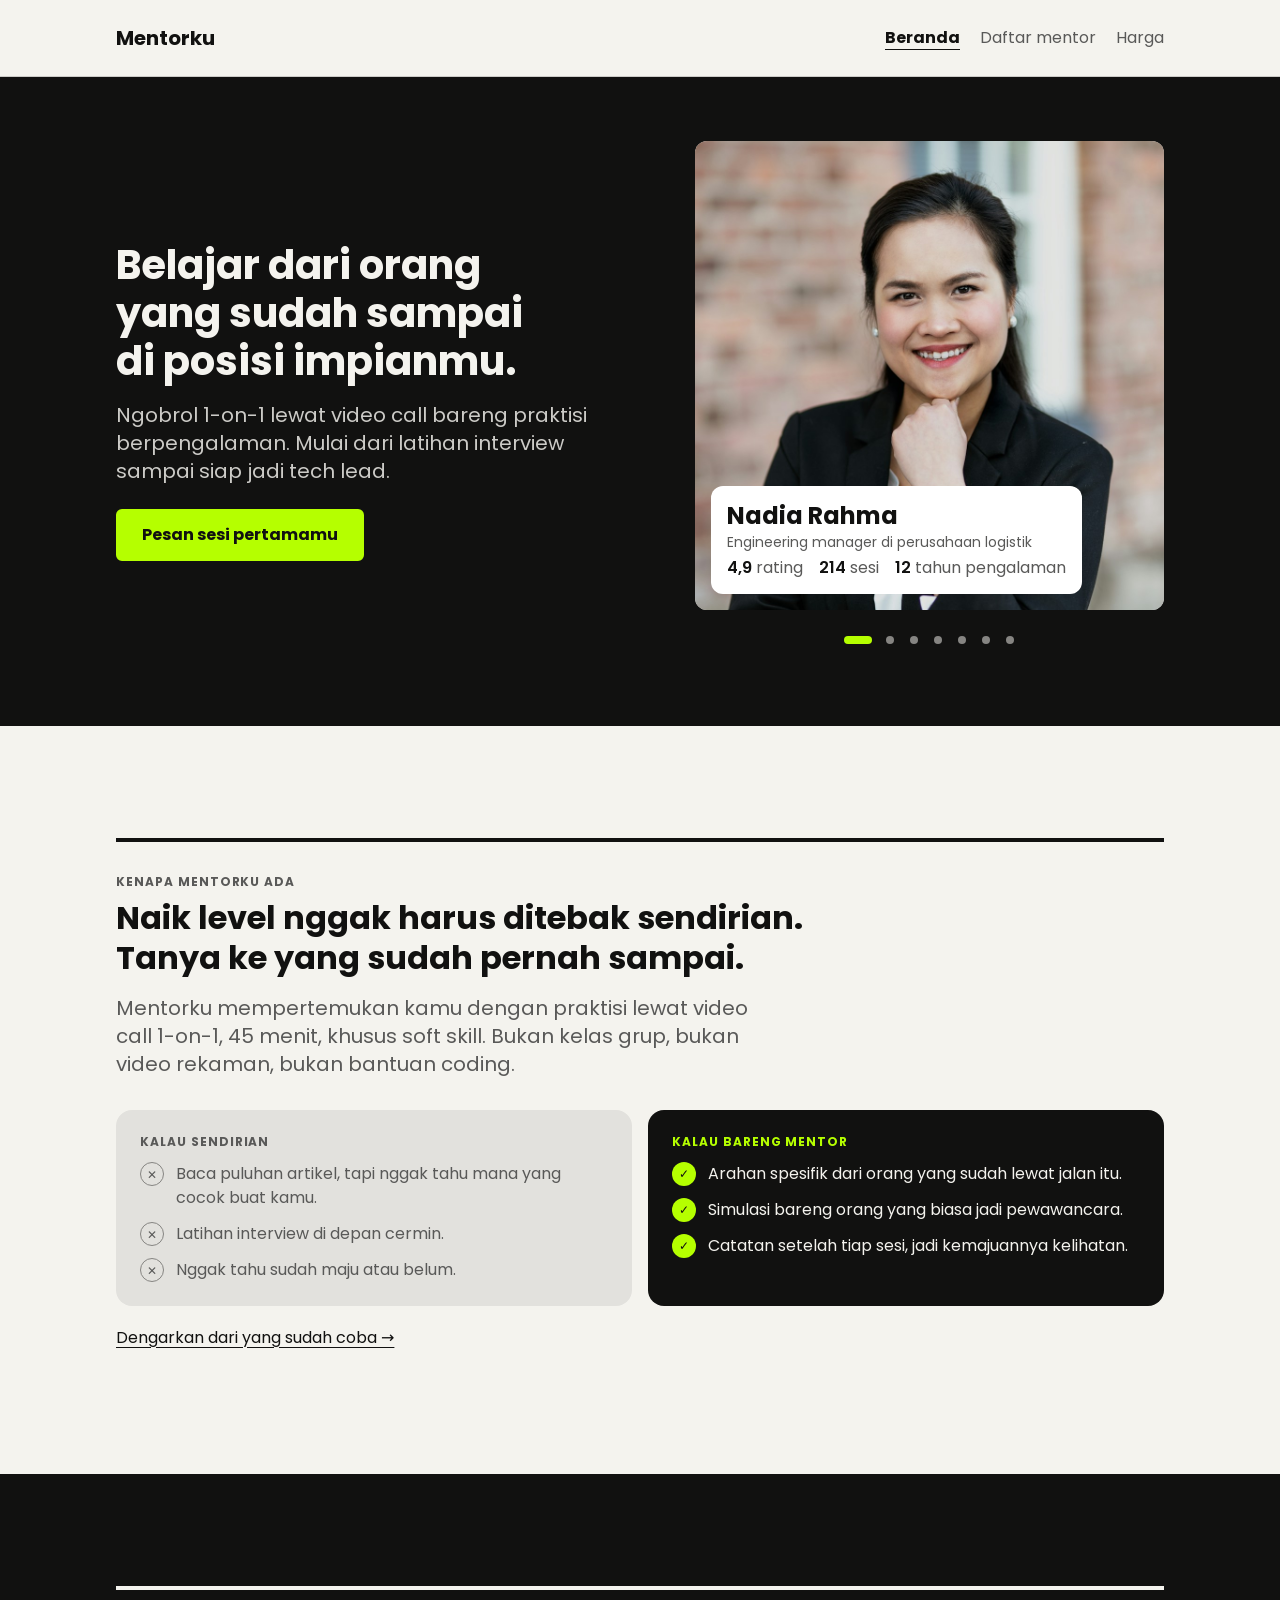
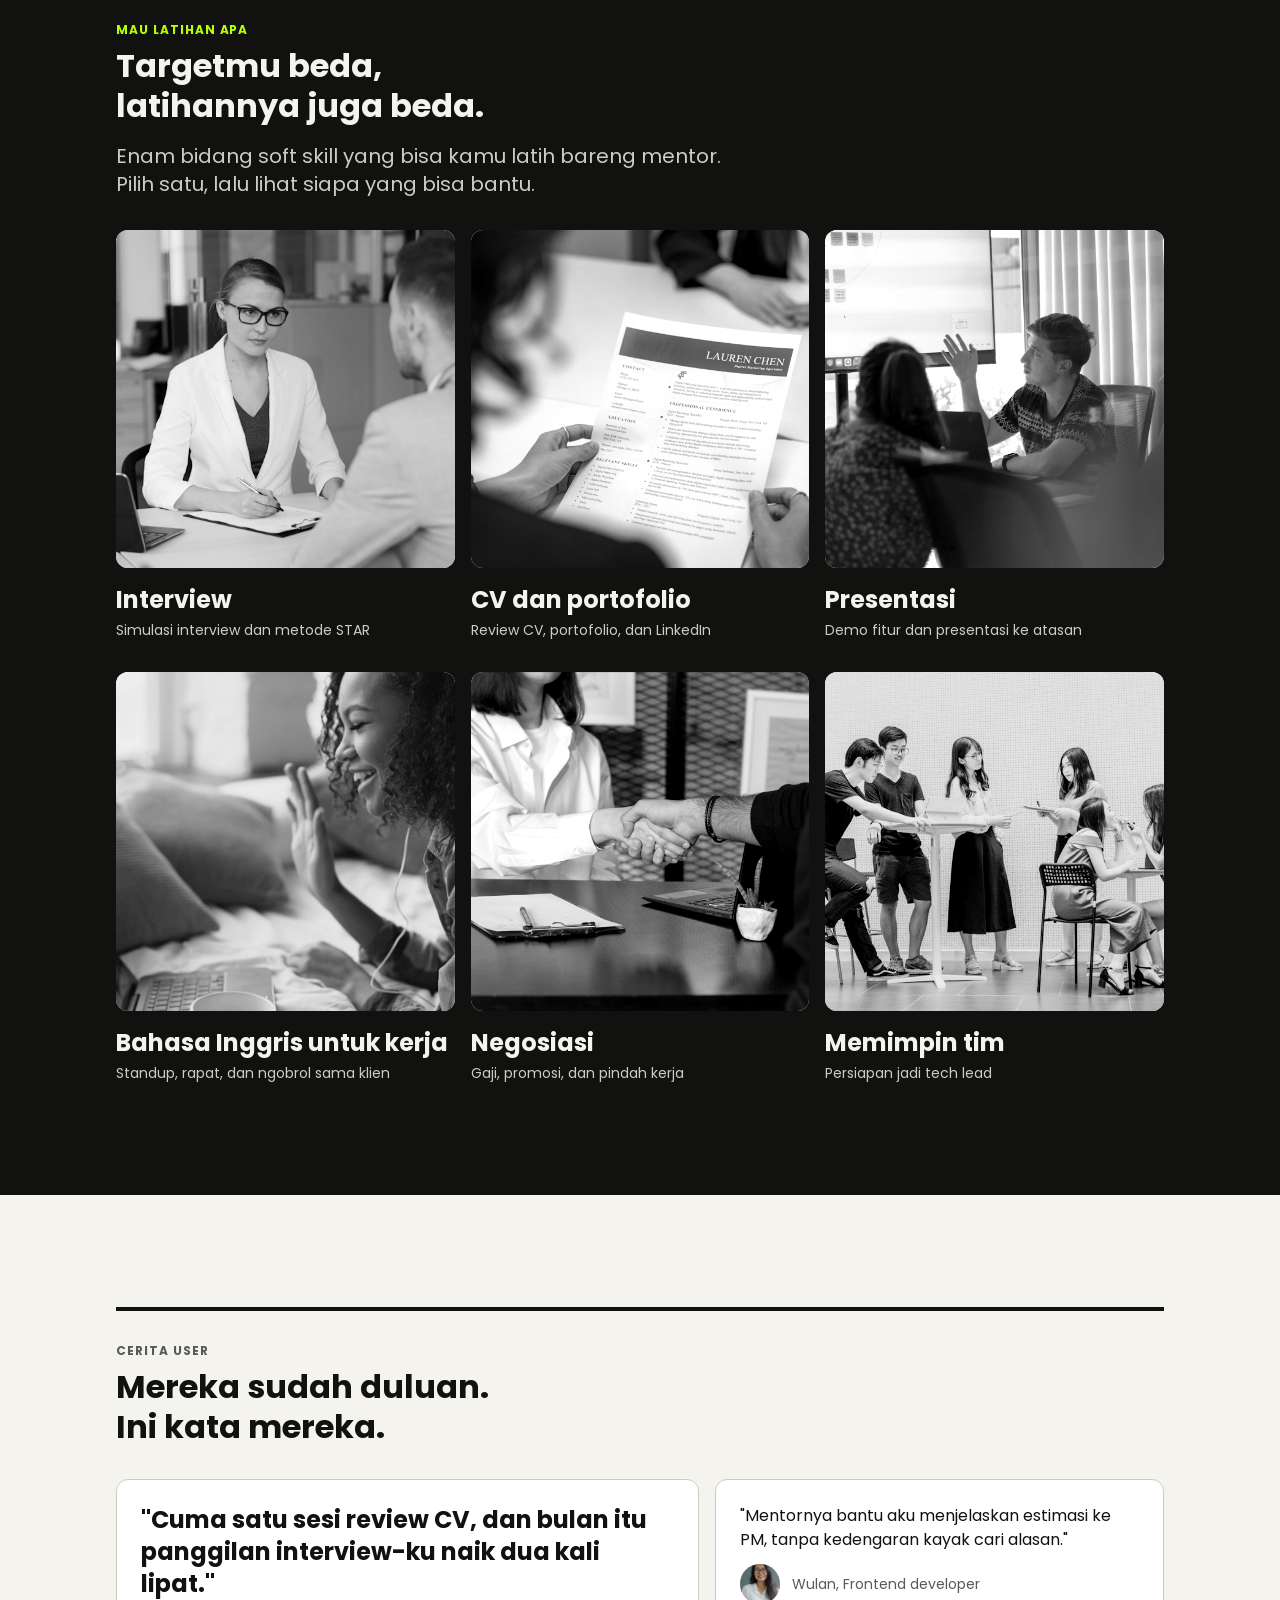
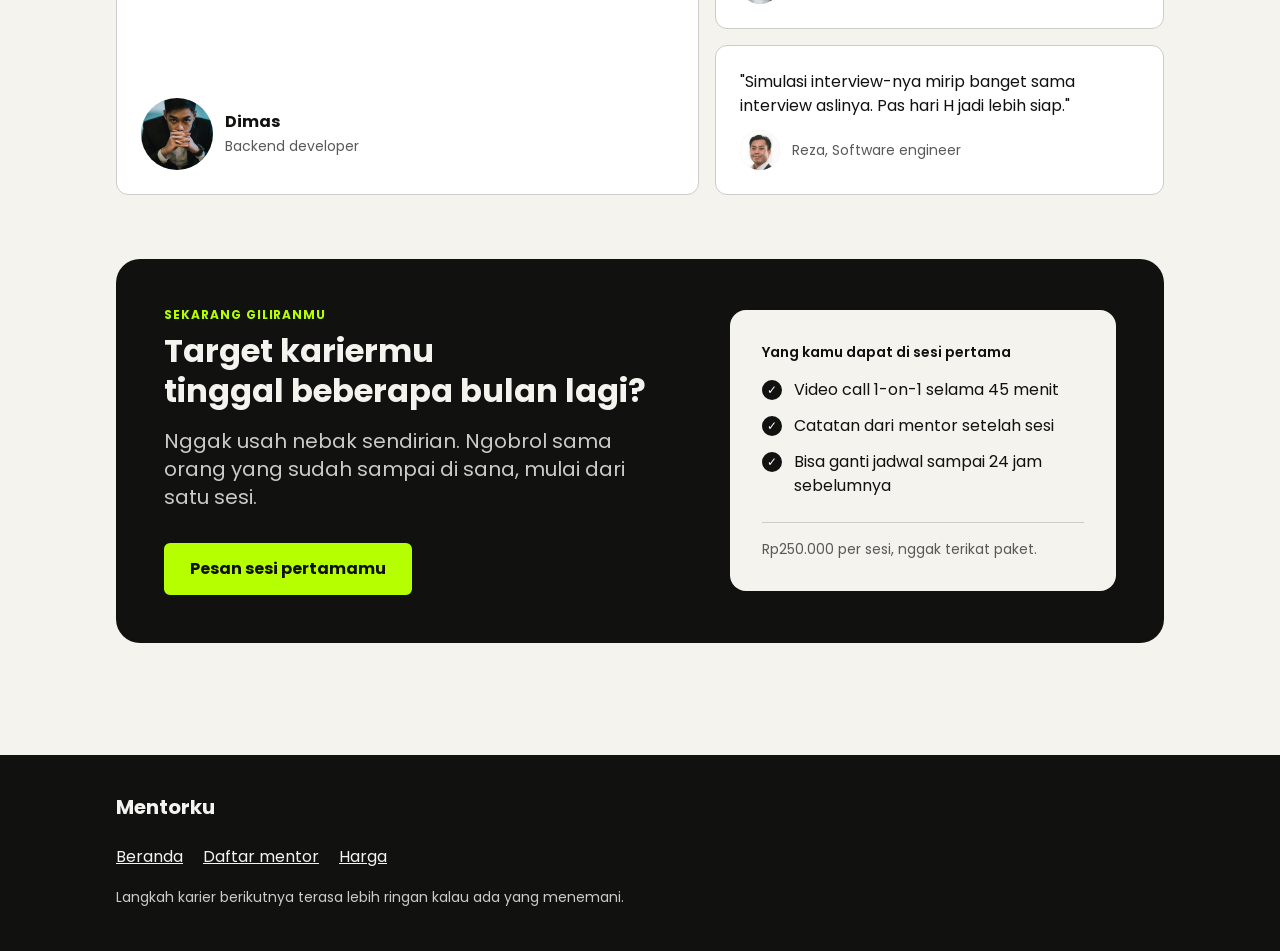
==== commit f41ebf4a: "Pekan 3: revisi feedback fasilitator di Beranda (foto, ritme section, swipe, kartu ajakan), fix over" ====
--- a/website/index.html
+++ b/website/index.html
@@ -41,29 +41,108 @@
         </div>
 
         <div class="hero-photo">
-          <div class="hero-frame">
-          <div class="ph hero-photo-img" aria-hidden="true" id="hero-photo-label">Foto Nadia Rahma</div>
-          <div class="hero-photo-card" aria-live="polite">
-            <p class="hero-photo-name" id="hero-photo-name">Nadia Rahma</p>
-            <p class="muted" id="hero-photo-title">Engineering manager di perusahaan logistik</p>
-            <ul class="stats hero-stats" id="hero-photo-stats">
-              <li><strong>4,9</strong> rating</li>
-              <li><strong>214</strong> sesi</li>
-              <li><strong>12</strong> tahun pengalaman</li>
-            </ul>
-          </div>
-          <div class="hero-photo-nav">
-            <button type="button" class="hero-arrow" id="hero-prev" aria-label="Mentor sebelumnya">&larr;</button>
-            <button type="button" class="hero-arrow" id="hero-next" aria-label="Mentor berikutnya">&rarr;</button>
-          </div>
-          </div>
-          <a class="hero-more" href="mentor.html">Lihat semua mentor <span aria-hidden="true">→</span></a>
+          <!-- Geser (swipe) untuk ganti mentor; titik di bawah menandai posisi dan bisa diklik -->
+          <ul class="hero-track carousel-track plain-list" id="hero-track" aria-label="Mentor pilihan, geser untuk lihat yang lain" tabindex="0">
+            <li class="hero-slide" id="hero-slide-1" aria-label="1 dari 7">
+              <div class="hero-frame">
+                <div class="ph photo hero-photo-img" aria-hidden="true"><img src="img/mentor-nadia.jpg" alt=""></div>
+                <div class="hero-photo-card">
+                  <p class="hero-photo-name">Nadia Rahma</p>
+                  <p class="muted">Engineering manager di perusahaan logistik</p>
+                  <ul class="stats hero-stats">
+                    <li><strong>4,9</strong> rating</li>
+                    <li><strong>214</strong> sesi</li>
+                    <li><strong>12</strong> tahun pengalaman</li>
+                  </ul>
+                </div>
+              </div>
+            </li>
+            <li class="hero-slide" id="hero-slide-2" aria-label="2 dari 7">
+              <div class="hero-frame">
+                <div class="ph photo hero-photo-img" aria-hidden="true"><img src="img/mentor-fajar.jpg" alt="" loading="lazy"></div>
+                <div class="hero-photo-card">
+                  <p class="hero-photo-name">Fajar Kurniawan</p>
+                  <p class="muted">Engineering manager</p>
+                  <ul class="stats hero-stats">
+                    <li><strong>4,9</strong> rating</li>
+                    <li><strong>187</strong> sesi</li>
+                    <li><strong>11</strong> tahun pengalaman</li>
+                  </ul>
+                </div>
+              </div>
+            </li>
+            <li class="hero-slide" id="hero-slide-3" aria-label="3 dari 7">
+              <div class="hero-frame">
+                <div class="ph photo hero-photo-img" aria-hidden="true"><img src="img/mentor-bagus.jpg" alt="" loading="lazy"></div>
+                <div class="hero-photo-card">
+                  <p class="hero-photo-name">Bagus Setiawan</p>
+                  <p class="muted">Senior backend engineer dan pembicara konferensi</p>
+                  <ul class="stats hero-stats">
+                    <li><strong>4,8</strong> rating</li>
+                    <li><strong>132</strong> sesi</li>
+                    <li><strong>9</strong> tahun pengalaman</li>
+                  </ul>
+                </div>
+              </div>
+            </li>
+            <li class="hero-slide" id="hero-slide-4" aria-label="4 dari 7">
+              <div class="hero-frame">
+                <div class="ph photo hero-photo-img" aria-hidden="true"><img src="img/mentor-hendra.jpg" alt="" loading="lazy"></div>
+                <div class="hero-photo-card">
+                  <p class="hero-photo-name">Hendra Wijaya</p>
+                  <p class="muted">Technical recruiter di perusahaan teknologi</p>
+                  <ul class="stats hero-stats">
+                    <li><strong>4,8</strong> rating</li>
+                    <li><strong>176</strong> sesi</li>
+                    <li><strong>8</strong> tahun pengalaman</li>
+                  </ul>
+                </div>
+              </div>
+            </li>
+            <li class="hero-slide" id="hero-slide-5" aria-label="5 dari 7">
+              <div class="hero-frame">
+                <div class="ph photo hero-photo-img" aria-hidden="true"><img src="img/mentor-putri.jpg" alt="" loading="lazy"></div>
+                <div class="hero-photo-card">
+                  <p class="hero-photo-name">Putri Ayu</p>
+                  <p class="muted">Talent acquisition lead di startup</p>
+                  <ul class="stats hero-stats">
+                    <li><strong>4,7</strong> rating</li>
+                    <li><strong>158</strong> sesi</li>
+                    <li><strong>7</strong> tahun pengalaman</li>
+                  </ul>
+                </div>
+              </div>
+            </li>
+            <li class="hero-slide" id="hero-slide-6" aria-label="6 dari 7">
+              <div class="hero-frame">
+                <div class="ph photo hero-photo-img" aria-hidden="true"><img src="img/mentor-citra.jpg" alt="" loading="lazy"></div>
+                <div class="hero-photo-card">
+                  <p class="hero-photo-name">Citra Maharani</p>
+                  <p class="muted">Product manager di perusahaan global</p>
+                  <ul class="stats hero-stats">
+                    <li><strong>4,6</strong> rating</li>
+                    <li><strong>98</strong> sesi</li>
+                    <li><strong>10</strong> tahun pengalaman</li>
+                  </ul>
+                </div>
+              </div>
+            </li>
+            <li class="hero-slide" id="hero-slide-7" aria-label="7 dari 7">
+              <a class="hero-all" href="mentor.html">
+                <span class="hero-all-avatars" aria-hidden="true"><img src="img/mentor-nadia.jpg" alt="" loading="lazy"><img src="img/mentor-fajar.jpg" alt="" loading="lazy"><img src="img/mentor-bagus.jpg" alt="" loading="lazy"><img src="img/mentor-hendra.jpg" alt="" loading="lazy"><img src="img/mentor-putri.jpg" alt="" loading="lazy"><img src="img/mentor-citra.jpg" alt="" loading="lazy"><img src="img/mentor-laras.jpg" alt="" loading="lazy"><img src="img/mentor-yusuf.jpg" alt="" loading="lazy"></span>
+                <span class="hero-all-title">Masih ada mentor lain</span>
+                <span class="hero-all-text">8 mentor di 6 bidang. Cari yang paling pas sama targetmu.</span>
+                <span class="hero-all-link">Lihat semua mentor <span aria-hidden="true">→</span></span>
+              </a>
+            </li>
+          </ul>
+          <div class="dots dots-dark" id="hero-dots" data-track="hero-track"><button type="button" class="dot" aria-label="Lihat Nadia Rahma" aria-current="true"></button><button type="button" class="dot" aria-label="Lihat Fajar Kurniawan"></button><button type="button" class="dot" aria-label="Lihat Bagus Setiawan"></button><button type="button" class="dot" aria-label="Lihat Hendra Wijaya"></button><button type="button" class="dot" aria-label="Lihat Putri Ayu"></button><button type="button" class="dot" aria-label="Lihat Citra Maharani"></button><button type="button" class="dot" aria-label="Lihat semua mentor"></button></div>
         </div>
       </div>
     </section>
 
     <!-- About: identitas Mentorku lewat manifesto dan kontras sebelum/sesudah, lalu link ke Cerita user · atas permintaan peserta -->
-    <section class="section about" aria-labelledby="about-title">
+    <section class="section section-light about" aria-labelledby="about-title">
       <div class="container">
         <p class="about-kicker">Kenapa Mentorku ada</p>
         <h2 id="about-title" class="about-manifesto">
@@ -73,7 +152,7 @@
         <p class="lead about-lead">Mentorku mempertemukan kamu dengan praktisi lewat video call 1-on-1, 45 menit, khusus soft skill. Bukan kelas grup, bukan video rekaman, bukan bantuan coding.</p>
 
         <div class="about-contrast">
-          <div class="about-col">
+          <div class="about-col about-col-weak">
             <p class="about-label">Kalau sendirian</p>
             <ul class="plain-list">
               <li>Baca puluhan artikel, tapi nggak tahu mana yang cocok buat kamu.</li>
@@ -98,7 +177,7 @@
     </section>
 
     <!-- 2. Bidang:enam bidang dan apa yang dilatih di sesinya (ref. Categories skillex) · M1, M2 -->
-    <section class="section" aria-labelledby="bidang-title">
+    <section class="section section-dark bidang-section" aria-labelledby="bidang-title">
       <div class="container">
         <div class="section-head">
           <p class="about-kicker">Mau latihan apa</p>
@@ -112,58 +191,55 @@
           <ul class="bidang-list plain-list" id="bidang-list">
           <li>
             <a class="bidang-tile" href="mentor.html?bidang=Interview">
-              <div class="ph bidang-img" aria-hidden="true">Gambar Interview<span class="card-arrow">↗</span></div>
+              <div class="ph photo photo-scene bidang-img" aria-hidden="true"><img src="img/bidang-interview.jpg" alt="" loading="lazy"><span class="card-arrow">↗</span></div>
               <h3>Interview</h3>
               <p class="muted">Simulasi interview dan metode STAR</p>
             </a>
           </li>
           <li>
             <a class="bidang-tile" href="mentor.html?bidang=CV%20dan%20portofolio">
-              <div class="ph bidang-img" aria-hidden="true">Gambar CV dan portofolio<span class="card-arrow">↗</span></div>
+              <div class="ph photo photo-scene bidang-img" aria-hidden="true"><img src="img/bidang-cv.jpg" alt="" loading="lazy"><span class="card-arrow">↗</span></div>
               <h3>CV dan portofolio</h3>
               <p class="muted">Review CV, portofolio, dan LinkedIn</p>
             </a>
           </li>
           <li>
             <a class="bidang-tile" href="mentor.html?bidang=Presentasi">
-              <div class="ph bidang-img" aria-hidden="true">Gambar Presentasi<span class="card-arrow">↗</span></div>
+              <div class="ph photo photo-scene bidang-img" aria-hidden="true"><img src="img/bidang-presentasi.jpg" alt="" loading="lazy"><span class="card-arrow">↗</span></div>
               <h3>Presentasi</h3>
               <p class="muted">Demo fitur dan presentasi ke atasan</p>
             </a>
           </li>
           <li>
             <a class="bidang-tile" href="mentor.html?bidang=Bahasa%20Inggris%20untuk%20kerja">
-              <div class="ph bidang-img" aria-hidden="true">Gambar Bahasa Inggris untuk kerja<span class="card-arrow">↗</span></div>
+              <div class="ph photo photo-scene bidang-img" aria-hidden="true"><img src="img/bidang-inggris.jpg" alt="" loading="lazy"><span class="card-arrow">↗</span></div>
               <h3>Bahasa Inggris untuk kerja</h3>
               <p class="muted">Standup, rapat, dan ngobrol sama klien</p>
             </a>
           </li>
           <li>
             <a class="bidang-tile" href="mentor.html?bidang=Negosiasi">
-              <div class="ph bidang-img" aria-hidden="true">Gambar Negosiasi<span class="card-arrow">↗</span></div>
+              <div class="ph photo photo-scene bidang-img" aria-hidden="true"><img src="img/bidang-negosiasi.jpg" alt="" loading="lazy"><span class="card-arrow">↗</span></div>
               <h3>Negosiasi</h3>
               <p class="muted">Gaji, promosi, dan pindah kerja</p>
             </a>
           </li>
           <li>
             <a class="bidang-tile" href="mentor.html?bidang=Memimpin%20tim">
-              <div class="ph bidang-img" aria-hidden="true">Gambar Memimpin tim<span class="card-arrow">↗</span></div>
+              <div class="ph photo photo-scene bidang-img" aria-hidden="true"><img src="img/bidang-tim.jpg" alt="" loading="lazy"><span class="card-arrow">↗</span></div>
               <h3>Memimpin tim</h3>
               <p class="muted">Persiapan jadi tech lead</p>
             </a>
           </li>
         </ul>
-          <!-- Hanya di HP: geser ke bidang sebelumnya atau berikutnya, seperti tombol panah di Hero -->
-          <div class="bidang-nav">
-            <button type="button" class="hero-arrow" id="bidang-prev" aria-label="Bidang sebelumnya" aria-controls="bidang-list">&larr;</button>
-            <button type="button" class="hero-arrow" id="bidang-next" aria-label="Bidang berikutnya" aria-controls="bidang-list">&rarr;</button>
-          </div>
+          <!-- Hanya di HP: kartu digeser (swipe), titik menandai posisi -->
+          <div class="dots dots-dark bidang-dots" id="bidang-dots" data-track="bidang-list"><button type="button" class="dot" aria-label="Lihat bidang Interview" aria-current="true"></button><button type="button" class="dot" aria-label="Lihat bidang CV dan portofolio"></button><button type="button" class="dot" aria-label="Lihat bidang Presentasi"></button><button type="button" class="dot" aria-label="Lihat bidang Bahasa Inggris untuk kerja"></button><button type="button" class="dot" aria-label="Lihat bidang Negosiasi"></button><button type="button" class="dot" aria-label="Lihat bidang Memimpin tim"></button></div>
         </div>
       </div>
     </section>
 
     <!-- 3. Cerita User: testimoni user Mentorku · M3. Satu kutipan besar sebagai sorotan, dua lainnya di sampingnya -->
-    <section class="section" id="cerita" aria-labelledby="cerita-title">
+    <section class="section section-light" id="cerita" aria-labelledby="cerita-title">
       <div class="container">
         <div class="section-head">
           <p class="about-kicker">Cerita user</p>
@@ -178,31 +254,51 @@
             <blockquote>
               <p>"Cuma satu sesi review CV, dan bulan itu panggilan interview-ku naik dua kali lipat."</p>
             </blockquote>
-            <figcaption class="quote-by"><div class="ph ph-avatar" aria-hidden="true">Foto</div><span><strong>Dimas</strong><br><span class="muted">Backend developer</span></span></figcaption>
+            <figcaption class="quote-by"><div class="ph photo ph-avatar" aria-hidden="true"><img src="img/user-dimas.jpg" alt="" loading="lazy"></div><span><strong>Dimas</strong><br><span class="muted">Backend developer</span></span></figcaption>
           </figure>
           <div class="quote-side">
             <figure class="card quote">
               <blockquote>
                 <p>"Mentornya bantu aku menjelaskan estimasi ke PM, tanpa kedengaran kayak cari alasan."</p>
               </blockquote>
-              <figcaption class="quote-by"><div class="ph ph-avatar ph-avatar-sm" aria-hidden="true">Foto</div><span class="muted">Wulan, Frontend developer</span></figcaption>
+              <figcaption class="quote-by"><div class="ph photo ph-avatar ph-avatar-sm" aria-hidden="true"><img src="img/user-wulan.jpg" alt="" loading="lazy"></div><span class="muted">Wulan, Frontend developer</span></figcaption>
             </figure>
             <figure class="card quote">
               <blockquote>
                 <p>"Simulasi interview-nya mirip banget sama interview aslinya. Pas hari H jadi lebih siap."</p>
               </blockquote>
-              <figcaption class="quote-by"><div class="ph ph-avatar ph-avatar-sm" aria-hidden="true">Foto</div><span class="muted">Reza, Software engineer</span></figcaption>
+              <figcaption class="quote-by"><div class="ph photo ph-avatar ph-avatar-sm" aria-hidden="true"><img src="img/user-reza.jpg" alt="" loading="lazy"></div><span class="muted">Reza, Software engineer</span></figcaption>
             </figure>
           </div>
         </div>
 
-        <!-- Kartu ajakan kecil di bawah testimoni: kalimat kiri, tombol kanan · aksi utama -->
-        <div class="cta-strip">
-          <p>Siap ngobrol sama mentor pertamamu? Mulai dari satu sesi aja.</p>
-          <a class="btn" href="../app/daftar.html">Pesan sesi pertamamu</a>
+
+        <!-- Ajakan di section yang sama dengan Cerita user (revisi peserta): kartu hitam dengan hook, ajakan, tombol Pesan sesi,
+             dan benefit sesi pertama dari data/plans.json · aksi utama -->
+        <div class="cta-card" aria-label="Ajakan pesan sesi pertama" role="region">
+          <div class="cta-card-main">
+            <p class="about-kicker">Sekarang giliranmu</p>
+            <h2 id="cta-title" class="story-title">
+              <span>Target kariermu</span>
+              <span>tinggal beberapa bulan lagi?</span>
+            </h2>
+            <p class="cta-card-short">Siap ngobrol sama mentor pertamamu? Mulai dari satu sesi aja.</p>
+            <p class="lead">Nggak usah nebak sendirian. Ngobrol sama orang yang sudah sampai di sana, mulai dari satu sesi.</p>
+            <a class="btn" href="../app/daftar.html">Pesan sesi pertamamu</a>
+          </div>
+          <div class="cta-card-side">
+            <p class="cta-card-label">Yang kamu dapat di sesi pertama</p>
+            <ul class="check-list cta-benefits plain-list">
+              <li>Video call 1-on-1 selama 45 menit</li>
+              <li>Catatan dari mentor setelah sesi</li>
+              <li>Bisa ganti jadwal sampai 24 jam sebelumnya</li>
+            </ul>
+            <p class="cta-card-price">Rp250.000 per sesi, nggak terikat paket.</p>
+          </div>
         </div>
       </div>
     </section>
+
 
   </main>
 
@@ -217,8 +313,7 @@
       <p class="muted">Langkah karier berikutnya terasa lebih ringan kalau ada yang menemani.</p>
     </div>
   </footer>
-  <script src="hero.js"></script>
-  <script src="bidang.js"></script>
-  <script src="nav.js"></script>
+  <script src="carousel.js"></script>
+    <script src="nav.js"></script>
 </body>
 </html>
--- a/website/style.css
+++ b/website/style.css
@@ -3336,3 +3336,969 @@
     display: none;
   }
 }
+
+/* ===== Harga (rekomendasi setelah pekan 3) =====
+   1. Kedua kartu harga di dalam wadah hitam (blok yang berisi aksi utama).
+      Per sesi: kartu putih, paling terang di dalam wadah. Paket 4 sesi: kartu gelap bergaris tipis, teks terang. */
+.plans {
+  padding: 24px;
+  border-radius: 16px;
+  background: #111110;
+}
+
+.plan-main {
+  background: #FFFFFF;
+  border: 2px solid #FFFFFF;
+}
+
+.plan:not(.plan-main) {
+  background: transparent;
+  border: 1px solid #595958;
+  color: #F4F3EE;
+}
+
+.plan:not(.plan-main) h3,
+.plan:not(.plan-main) .price,
+.plan:not(.plan-main) li {
+  color: #F4F3EE;
+}
+
+.plan:not(.plan-main) .muted,
+.plan:not(.plan-main) .price span {
+  color: #CCCBC7;
+}
+
+.plan:not(.plan-main) .plan-label {
+  border-color: #CCCBC7;
+  color: #F4F3EE;
+}
+
+.plan:not(.plan-main) .btn-secondary {
+  background: transparent;
+  border-color: #F4F3EE;
+  color: #F4F3EE;
+}
+
+.plan:not(.plan-main) .btn-secondary:hover {
+  background: transparent;
+  border-color: #B5FF00;
+  color: #B5FF00;
+}
+
+.plans :focus-visible {
+  outline-color: #B5FF00;
+}
+
+/* 2. Judul kartu benefit diturunkan ke Teks pembuka (20/28), supaya judul halaman tetap paling kuat */
+.benefit-row h2,
+.benefit-row .h3-size {
+  font-size: 20px;
+  line-height: 28px;
+}
+
+/* 3. Kartu Per sesi: catatan di bawah harga, sejajar dengan catatan "Hemat 12%" di kartu paket */
+.plan .muted {
+  margin: 0;
+}
+
+@media (max-width: 719px) {
+  .plans {
+    padding: 16px;
+  }
+}
+
+/* Tombol kartu harga: teks tetap di tengah walau turun dua baris di HP */
+.plan-cta {
+  text-align: center;
+}
+
+/* ===== Harga: layout pricing bertumpuk (ref. peserta) =====
+   Seluruh section harga di wadah hitam. Kartu mendatar: nama, harga, catatan, dan tombol di kiri;
+   "Yang kamu dapat" dengan ikon centang di kanan. Per sesi kartu hijau (paling menonjol), Paket 4 sesi kartu putih. */
+.pricing-box {
+  padding: 48px;
+  border-radius: 16px;
+  background: #111110;
+  color: #F4F3EE;
+}
+
+.pricing-box .section-head h2 {
+  color: #F4F3EE;
+}
+
+.pricing-box .about-kicker,
+.pricing-box .section-head .lead {
+  color: #CCCBC7;
+}
+
+.plan-stack {
+  display: grid;
+  gap: 16px;
+}
+
+.plan-row {
+  display: grid;
+  gap: 24px;
+  padding: 24px;
+  border-top: 4px solid #B5FF00;
+  border-radius: 12px;
+  background: #FFFFFF;
+  color: #111110;
+}
+
+@media (min-width: 720px) {
+  .plan-row {
+    grid-template-columns: 1fr 1fr;
+    gap: 48px;
+  }
+}
+
+.plan-row-main {
+  background: #B5FF00;
+  border-top-color: #B5FF00;
+}
+
+.plan-row-info {
+  display: grid;
+  align-content: start;
+  justify-items: start;
+  gap: 8px;
+}
+
+.plan-row h3,
+.plan-row h2 {
+  margin: 0;
+  color: #111110;
+}
+
+.plan-row .price,
+.plan-row .price span {
+  color: #111110;
+}
+
+.plan-row .price span {
+  font-weight: 400;
+}
+
+.plan-desc {
+  margin: 0 0 16px;
+  font-size: 14px;
+  line-height: 20px;
+  color: #111110;
+}
+
+.plan-row:not(.plan-row-main) .plan-desc,
+.plan-row:not(.plan-row-main) .price span {
+  color: #595958;
+}
+
+.plan-row .plan-label {
+  border: 1px solid #111110;
+  background: transparent;
+  color: #111110;
+}
+
+.plan-row .plan-cta {
+  width: auto;
+  margin-top: 0;
+}
+
+/* Tombol di kartu hijau: hitam dengan teks hijau, supaya tetap terlihat di atas hijau (15,5:1) */
+.plan-row-main .btn {
+  background: #111110;
+  border-color: #111110;
+  color: #B5FF00;
+}
+
+.plan-row-main .btn:hover {
+  background: #FFFFFF;
+  border-color: #111110;
+  color: #111110;
+}
+
+.plan-row:not(.plan-row-main) .btn-secondary {
+  background: #FFFFFF;
+  border-color: #111110;
+  color: #111110;
+}
+
+.plan-row:not(.plan-row-main) .btn-secondary:hover {
+  background: #B5FF00;
+  border-color: #111110;
+  color: #111110;
+}
+
+.plan-list-title {
+  margin: 0 0 12px;
+  font-weight: 600;
+}
+
+.check-list {
+  display: grid;
+  gap: 12px;
+}
+
+.check-list li {
+  display: flex;
+  gap: 12px;
+  align-items: flex-start;
+}
+
+.check-list li::before {
+  content: "✓";
+  flex: 0 0 20px;
+  height: 20px;
+  margin-top: 2px;
+  border-radius: 50%;
+  background: #111110;
+  color: #FFFFFF;
+  font-size: 12px;
+  line-height: 20px;
+  font-weight: 700;
+  text-align: center;
+}
+
+.pricing-box :focus-visible {
+  outline-color: #B5FF00;
+}
+
+.plan-row :focus-visible {
+  outline-color: #111110;
+}
+
+@media (max-width: 719px) {
+  .pricing-box {
+    padding: 24px 16px;
+  }
+
+  .plan-row {
+    padding: 20px 16px;
+  }
+
+  .plan-row .plan-cta {
+    width: 100%;
+  }
+}
+
+/* Tombol dengan panah: jarak antara teks dan panah */
+.btn {
+  gap: 8px;
+}
+
+
+/* Harga: judul halaman di dalam kotak hitam berwarna terang */
+.pricing-box .section-head h1 {
+  color: #F4F3EE;
+}
+
+/* Harga: kedua tombol kartu sama panjang */
+.plan-row .plan-cta {
+  width: 100%;
+  max-width: 340px;
+}
+
+@media (max-width: 719px) {
+  .plan-row .plan-cta {
+    max-width: none;
+  }
+}
+
+
+/* ===================================================================
+   REVISI FEEDBACK FASILITATOR (setelah pekan 3), pilihan peserta:
+   1C  Foto: potret grayscale yang diberi warna aksen. Foto pengganti dari Unsplash (img/CREDITS.md).
+       Potret mentor dan user: duotone hitam ke hijau #B5FF00 (grayscale + multiply di atas latar hijau).
+       Foto suasana di kartu Bidang: grayscale, berubah jadi duotone hijau saat di-hover, sama seperti hover lain.
+   2A  Batas section lewat ritme latar, tanpa garis: Hero hitam, About terang #F4F3EE,
+       Bidang putih #FFFFFF, Cerita user terang, Ajakan hitam, footer hitam dengan garis pemisah.
+   3C  Ajakan sebelum footer: urgensi dari target user di kiri, slot nyata yang tersisa di kanan.
+   =================================================================== */
+
+/* --- 1C. Foto --- */
+.ph.photo {
+  position: relative;
+  overflow: hidden;
+  padding: 0;
+  background: #B5FF00;
+  font-size: 0;
+}
+
+.ph.photo img {
+  position: absolute;
+  inset: 0;
+  width: 100%;
+  height: 100%;
+  object-fit: cover;
+  object-position: 50% 25%;
+  filter: grayscale(1) contrast(1.1);
+  mix-blend-mode: multiply;
+}
+
+/* Foto yang subjeknya berdiri atau duduk penuh: fokus ke wajah */
+.ph.photo img[src*="mentor-laras"] {
+  object-position: 50% 20%;
+}
+
+.ph.photo img[src*="mentor-putri"] {
+  object-position: 50% 15%;
+}
+
+/* Panah ↗ tetap di atas foto */
+.ph.photo .card-arrow {
+  z-index: 1;
+  font-size: 16px;
+}
+
+/* Foto suasana Bidang: grayscale di atas latar terang, hijau hanya saat di-hover */
+.ph.photo-scene {
+  background: #F4F3EE;
+}
+
+.ph.photo-scene img {
+  mix-blend-mode: normal;
+  object-position: 50% 50%;
+  transition: opacity 0.2s;
+}
+
+.bidang-tile:hover .ph.photo-scene,
+.bidang-tile:focus-visible .ph.photo-scene {
+  background: #B5FF00;
+}
+
+.bidang-tile:hover .ph.photo-scene img,
+.bidang-tile:focus-visible .ph.photo-scene img {
+  mix-blend-mode: multiply;
+}
+
+/* Hero: foto memenuhi bingkai, tanpa label placeholder */
+.hero-photo-img.photo {
+  padding: 0;
+}
+
+/* HP, Daftar mentor: foto kotak kecil di samping nama */
+@media (max-width: 719px) {
+  #mentor-list .ph.photo {
+    position: relative;
+  }
+}
+
+/* --- 2A. Ritme latar per section --- */
+.section-light {
+  background: #F4F3EE;
+}
+
+.section-white {
+  background: #FFFFFF;
+}
+
+.section-dark {
+  background: #111110;
+  color: #F4F3EE;
+}
+
+/* Tiap section punya latar sendiri, jadi jarak atasnya kembali penuh
+   (mengalahkan .section:not(.hero) + .section dari pekan 3) */
+.section.section-light:not(.hero),
+.section.section-white:not(.hero),
+.section.section-dark:not(.hero) {
+  padding-top: 64px;
+  padding-bottom: 64px;
+}
+
+@media (max-width: 719px) {
+  .section.section-light:not(.hero),
+  .section.section-white:not(.hero),
+  .section.section-dark:not(.hero) {
+    padding-top: 48px;
+    padding-bottom: 48px;
+  }
+}
+
+
+
+/* ===================================================================
+   REVISI FEEDBACK FASILITATOR KEDUA (Loom), pilihan peserta:
+   1A+C  Bidang jadi section hitam penuh (ritme: Hero hitam, About terang, Bidang hitam,
+         Cerita user terang, Ajakan hitam), ditambah whitespace lebih lega dan garis tebal di awal tiap section.
+   2A    Pembanding About: "Kalau sendirian" redup dengan tanda ✕, "Kalau bareng mentor" kartu hitam dengan ✓ hijau.
+   3A    Ajakan terakhir lebih besar: tiga langkah sesi pertama, yang didapat, dan slot nyata.
+   =================================================================== */
+
+/* --- 1C. Whitespace lebih lega: 112px desktop, 72px HP --- */
+.section.section-light:not(.hero),
+.section.section-white:not(.hero),
+.section.section-dark:not(.hero) {
+  padding-top: 112px;
+  padding-bottom: 112px;
+}
+
+@media (max-width: 719px) {
+  .section.section-light:not(.hero),
+  .section.section-white:not(.hero),
+  .section.section-dark:not(.hero) {
+    padding-top: 72px;
+    padding-bottom: 72px;
+  }
+}
+
+/* --- 1C. Garis tebal di awal tiap section: hitam di latar terang (17:1), terang di latar hitam --- */
+.section.section-light:not(.hero) > .container::before,
+.section.section-white:not(.hero) > .container::before,
+.section.section-dark:not(.hero) > .container::before {
+  content: "";
+  display: block;
+  height: 4px;
+  margin-bottom: 32px;
+  background: #111110;
+}
+
+.section.section-dark:not(.hero) > .container::before {
+  background: #F4F3EE;
+}
+
+/* --- 1A. Bidang: section hitam penuh, wadah hitam lama dilepas --- */
+.bidang-section .bidang-list,
+.bidang-section .bidang-list.plain-list {
+  padding: 0;
+  border-radius: 0;
+  background: none;
+}
+
+.bidang-section .section-head .lead {
+  color: #CCCBC7;
+}
+
+/* Hover di latar hitam: hijau neon (15,5:1), bukan hijau gelap #4F7000 */
+.bidang-section .bidang-tile:hover h3,
+.bidang-section .bidang-tile:focus-visible h3 {
+  color: #B5FF00;
+}
+
+.bidang-section .bidang-tile:hover .bidang-img,
+.bidang-section .bidang-tile:focus-visible .bidang-img {
+  outline: 2px solid #B5FF00;
+}
+
+.bidang-section .bidang-tile:focus-visible {
+  outline-color: #B5FF00;
+}
+
+.bidang-section .hero-arrow {
+  border-color: #F4F3EE;
+}
+
+/* HP: baris kartu bisa digeser sampai tepi layar */
+@media (max-width: 719px) {
+  .bidang-section .bidang-list,
+  .bidang-section .bidang-list.plain-list {
+    padding-bottom: 12px;
+  }
+}
+
+/* --- 2A. Pembanding yang tegas --- */
+.about-contrast {
+  gap: 16px;
+}
+
+.about-col.about-col-weak {
+  background: #E2E1DD;
+  border: 0;
+  color: #595958;
+}
+
+.about-col.about-col-strong {
+  background: #111110;
+  border: 0;
+  color: #F4F3EE;
+}
+
+.about-col-strong .about-label {
+  color: #B5FF00;
+}
+
+.about-col-weak .about-label {
+  color: #595958;
+}
+
+.about-col .plain-list li {
+  display: flex;
+  gap: 12px;
+  align-items: flex-start;
+}
+
+.about-col .plain-list li::before {
+  flex: 0 0 24px;
+  height: 24px;
+  border-radius: 50%;
+  font-size: 12px;
+  line-height: 24px;
+  font-weight: 700;
+  text-align: center;
+}
+
+.about-col-weak .plain-list li::before {
+  content: "✕";
+  border: 1px solid #868582;
+  color: #595958;
+}
+
+.about-col-strong .plain-list li::before {
+  content: "✓";
+  background: #B5FF00;
+  color: #111110;
+}
+
+.about-col {
+  padding: 24px;
+  border-radius: 16px;
+}
+
+@media (max-width: 719px) {
+  .about-col {
+    padding: 20px;
+  }
+}
+
+
+/* ===================================================================
+   REVISI KETIGA (permintaan peserta):
+   - Foto mentor dan user tampil berwarna asli (foto formal), tanpa efek hijau. Foto Bidang tetap grayscale + hijau saat hover.
+   - Tombol panah Hero dan Bidang diganti swipe, dengan titik penanda posisi (carousel.js).
+   - Ajakan terakhir minimalis: menyambung "Mereka sudah duluan" ke "Sekarang giliranmu", satu tombol.
+   =================================================================== */
+
+/* --- Foto potret berwarna asli --- */
+.ph.photo:not(.photo-scene) {
+  background: #E2E1DD;
+}
+
+.ph.photo:not(.photo-scene) img {
+  filter: none;
+  mix-blend-mode: normal;
+}
+
+.ph.photo img[src*="mentor-laras"],
+.ph.photo img[src*="mentor-putri"] {
+  object-position: 50% 25%;
+}
+
+/* --- Hero: jalur kartu mentor yang bisa digeser --- */
+.carousel-track {
+  position: relative;
+  display: flex;
+  gap: 16px;
+  overflow-x: auto;
+  scroll-snap-type: x mandatory;
+  scroll-behavior: smooth;
+  overscroll-behavior-x: contain;
+  scrollbar-width: none;
+}
+
+.carousel-track::-webkit-scrollbar {
+  display: none;
+}
+
+.hero-slide {
+  flex: 0 0 100%;
+  scroll-snap-align: start;
+}
+
+.hero-track:focus-visible {
+  outline: 2px solid #B5FF00;
+  outline-offset: 4px;
+  border-radius: 16px;
+}
+
+/* Tanpa tombol panah, kartu info boleh selebar foto */
+.hero-photo-card {
+  max-width: calc(100% - 32px);
+}
+
+/* --- Titik penanda: target sentuh 44px, titiknya 8px --- */
+.dots {
+  display: flex;
+  gap: 0;
+  margin-top: 8px;
+}
+
+.dot {
+  display: flex;
+  align-items: center;
+  justify-content: center;
+  width: 24px;
+  height: 44px;
+  padding: 0;
+  border: 0;
+  background: none;
+  cursor: pointer;
+}
+
+.dot::before {
+  content: "";
+  width: 8px;
+  height: 8px;
+  border-radius: 4px;
+  background: #868582;
+  transition: width 0.2s;
+}
+
+.dot[aria-current="true"] {
+  width: 40px;
+}
+
+.dot[aria-current="true"]::before {
+  width: 28px;
+  background: #B5FF00;
+}
+
+.dot:hover::before {
+  background: #F4F3EE;
+}
+
+.dot[aria-current="true"]:hover::before {
+  background: #B5FF00;
+}
+
+.dot:focus-visible {
+  outline: 2px solid #B5FF00;
+  outline-offset: -6px;
+  border-radius: 8px;
+}
+
+/* Hero: titik di kiri, link Lihat semua mentor di kanan pada baris yang sama */
+.hero-photo {
+  display: grid;
+  grid-template-columns: 1fr auto;
+  align-items: center;
+}
+
+.hero-photo .hero-track {
+  grid-column: 1 / -1;
+}
+
+.hero-photo .hero-more {
+  margin-top: 8px;
+}
+
+/* --- Bidang: titik hanya di HP (di desktop semua kartu terlihat dalam grid) --- */
+.bidang-dots {
+  display: none;
+}
+
+.bidang-nav {
+  display: none !important;
+}
+
+@media (max-width: 719px) {
+  .bidang-dots {
+    display: flex;
+  }
+
+  .bidang-section .bidang-list,
+  .bidang-section .bidang-list.plain-list {
+    position: relative;
+    padding-bottom: 0;
+  }
+}
+
+/* ===================================================================
+   REVISI KEEMPAT (permintaan peserta):
+   - Titik penanda carousel di tengah.
+   - Ajakan terakhir jadi kartu hitam di section putih: hook, ajakan, tombol di kiri; benefit di kanan.
+   =================================================================== */
+
+/* --- Titik penanda di tengah; link Lihat semua mentor di baris sendiri, rata kanan --- */
+.dots {
+  justify-content: center;
+}
+
+.hero-photo {
+  display: block;
+}
+
+.hero-photo .hero-more {
+  margin-top: 0;
+}
+
+/* --- Kartu ajakan di dalam Cerita user (menimpa .cta-card dari wireframe pekan 2) --- */
+#cerita .cta-card {
+  margin-top: 64px;
+}
+
+@media (max-width: 719px) {
+  #cerita .cta-card {
+    margin-top: 48px;
+  }
+}
+
+.cta-card {
+  display: grid;
+  justify-items: stretch;
+  max-width: none;
+  margin: 0;
+  border: 0;
+  text-align: left;
+  gap: 32px;
+  padding: 48px;
+  border-radius: 24px;
+  background: #111110;
+  color: #F4F3EE;
+}
+
+@media (min-width: 900px) {
+  .cta-card {
+    grid-template-columns: 1.3fr 1fr;
+    gap: 64px;
+    align-items: center;
+  }
+}
+
+.cta-card .about-kicker {
+  color: #B5FF00;
+}
+
+.cta-card h2 {
+  color: #F4F3EE;
+}
+
+.cta-card .story-title span {
+  display: block;
+}
+
+.cta-card .lead {
+  max-width: 480px;
+  margin: 16px 0 32px;
+  color: #CCCBC7;
+}
+
+.cta-card .btn {
+  justify-self: start;
+  border-color: #B5FF00;
+}
+
+.cta-card :focus-visible {
+  outline-color: #B5FF00;
+}
+
+.cta-card-side {
+  padding: 32px;
+  border-radius: 16px;
+  background: #F4F3EE;
+  color: #111110;
+}
+
+.cta-card-label {
+  margin: 0 0 16px;
+  font-size: 14px;
+  line-height: 20px;
+  font-weight: 600;
+}
+
+.cta-benefits {
+  margin-bottom: 24px;
+}
+
+.cta-card-price {
+  margin: 0;
+  padding-top: 16px;
+  border-top: 1px solid #CCCBC7;
+  font-size: 14px;
+  line-height: 20px;
+  color: #595958;
+}
+
+@media (max-width: 719px) {
+  .cta-card {
+    padding: 24px;
+    border-radius: 16px;
+  }
+
+  .cta-card-side {
+    padding: 20px;
+  }
+
+  .cta-card .btn {
+    display: block;
+    text-align: center;
+  }
+}
+
+
+/* ===================================================================
+   REVISI KELIMA (permintaan peserta): "Lihat semua mentor" jadi slide terakhir carousel Hero
+   =================================================================== */
+.hero-all {
+  display: flex;
+  flex-direction: column;
+  justify-content: center;
+  align-items: flex-start;
+  gap: 8px;
+  aspect-ratio: 1 / 1;
+  padding: 40px;
+  border: 1px solid #595958;
+  border-radius: 12px;
+  color: #F4F3EE;
+  text-decoration: none;
+}
+
+.hero-all-avatars {
+  display: flex;
+  margin-bottom: 16px;
+}
+
+.hero-all-avatars img {
+  width: 56px;
+  height: 56px;
+  border: 2px solid #111110;
+  border-radius: 50%;
+  object-fit: cover;
+  object-position: 50% 25%;
+}
+
+.hero-all-avatars img + img {
+  margin-left: -16px;
+}
+
+.hero-all-title {
+  font-size: 24px;
+  line-height: 32px;
+  font-weight: 700;
+}
+
+.hero-all-text {
+  max-width: 320px;
+  color: #CCCBC7;
+}
+
+.hero-all-link {
+  margin-top: 16px;
+  font-weight: 600;
+  text-decoration: underline;
+  text-underline-offset: 4px;
+}
+
+.hero-all:hover,
+.hero-all:focus-visible {
+  border-color: #B5FF00;
+}
+
+.hero-all:hover .hero-all-link,
+.hero-all:focus-visible .hero-all-link {
+  color: #B5FF00;
+}
+
+.hero-all:focus-visible {
+  outline: 2px solid #B5FF00;
+  outline-offset: -4px;
+}
+
+@media (max-width: 719px) {
+  .hero-all {
+    aspect-ratio: 16 / 10;
+    padding: 24px;
+  }
+
+  .hero-all-avatars img {
+    width: 44px;
+    height: 44px;
+  }
+}
+
+/* Perbaikan overflow di HP: kolom grid Hero tidak boleh melebar mengikuti isi carousel
+   (min-width bawaan item grid = lebar isinya, sehingga halaman jadi lebih lebar dari layar) */
+.hero-grid > *,
+.hero-photo,
+.bidang-wrap,
+.carousel-track {
+  min-width: 0;
+}
+
+.hero-slide {
+  min-width: 0;
+}
+
+/* HP: kartu Lihat semua mentor mengikuti tinggi isinya, setinggi slide lain */
+@media (max-width: 719px) {
+  .hero-all {
+    aspect-ratio: auto;
+    height: 100%;
+    min-height: 240px;
+  }
+}
+
+
+/* ===================================================================
+   REVISI KEENAM (permintaan peserta), khusus HP:
+   - Titik penanda swipe lebih kecil (target sentuh tetap setinggi 44px).
+   - Kartu ajakan kembali sederhana seperti kotak ajakan awal: satu kalimat dan tombol.
+   =================================================================== */
+.cta-card-short {
+  display: none;
+}
+
+@media (max-width: 719px) {
+  .dots {
+    margin-top: 4px;
+  }
+
+  .dot {
+    width: 14px;
+  }
+
+  .dot::before {
+    width: 6px;
+    height: 6px;
+    border-radius: 3px;
+  }
+
+  .dot[aria-current="true"] {
+    width: 26px;
+  }
+
+  .dot[aria-current="true"]::before {
+    width: 18px;
+  }
+
+  .cta-card {
+    gap: 16px;
+    padding: 20px;
+    border-radius: 12px;
+  }
+
+  .cta-card .about-kicker,
+  .cta-card h2,
+  .cta-card .lead,
+  .cta-card-side {
+    display: none;
+  }
+
+  .cta-card-short {
+    display: block;
+    margin: 0 0 16px;
+    font-size: 16px;
+    line-height: 24px;
+    font-weight: 600;
+    color: #F4F3EE;
+  }
+}
+
+
+/* ===================================================================
+   REVISI KETUJUH (permintaan peserta): aksen hijau di section Bidang.
+   Hijau #B5FF00 di latar hitam (15,5:1): label section dan panah ↗ di kartu (baris kedua judul kembali putih atas permintaan peserta).
+   Foto tetap grayscale, hijau saat hover.
+   =================================================================== */
+.bidang-section .about-kicker {
+  color: #B5FF00;
+}
+
+.bidang-section .story-title span {
+  display: block;
+}
+
+
+.bidang-section .bidang-tile .card-arrow {
+  border-color: #B5FF00;
+  background: #B5FF00;
+  color: #111110;
+}
